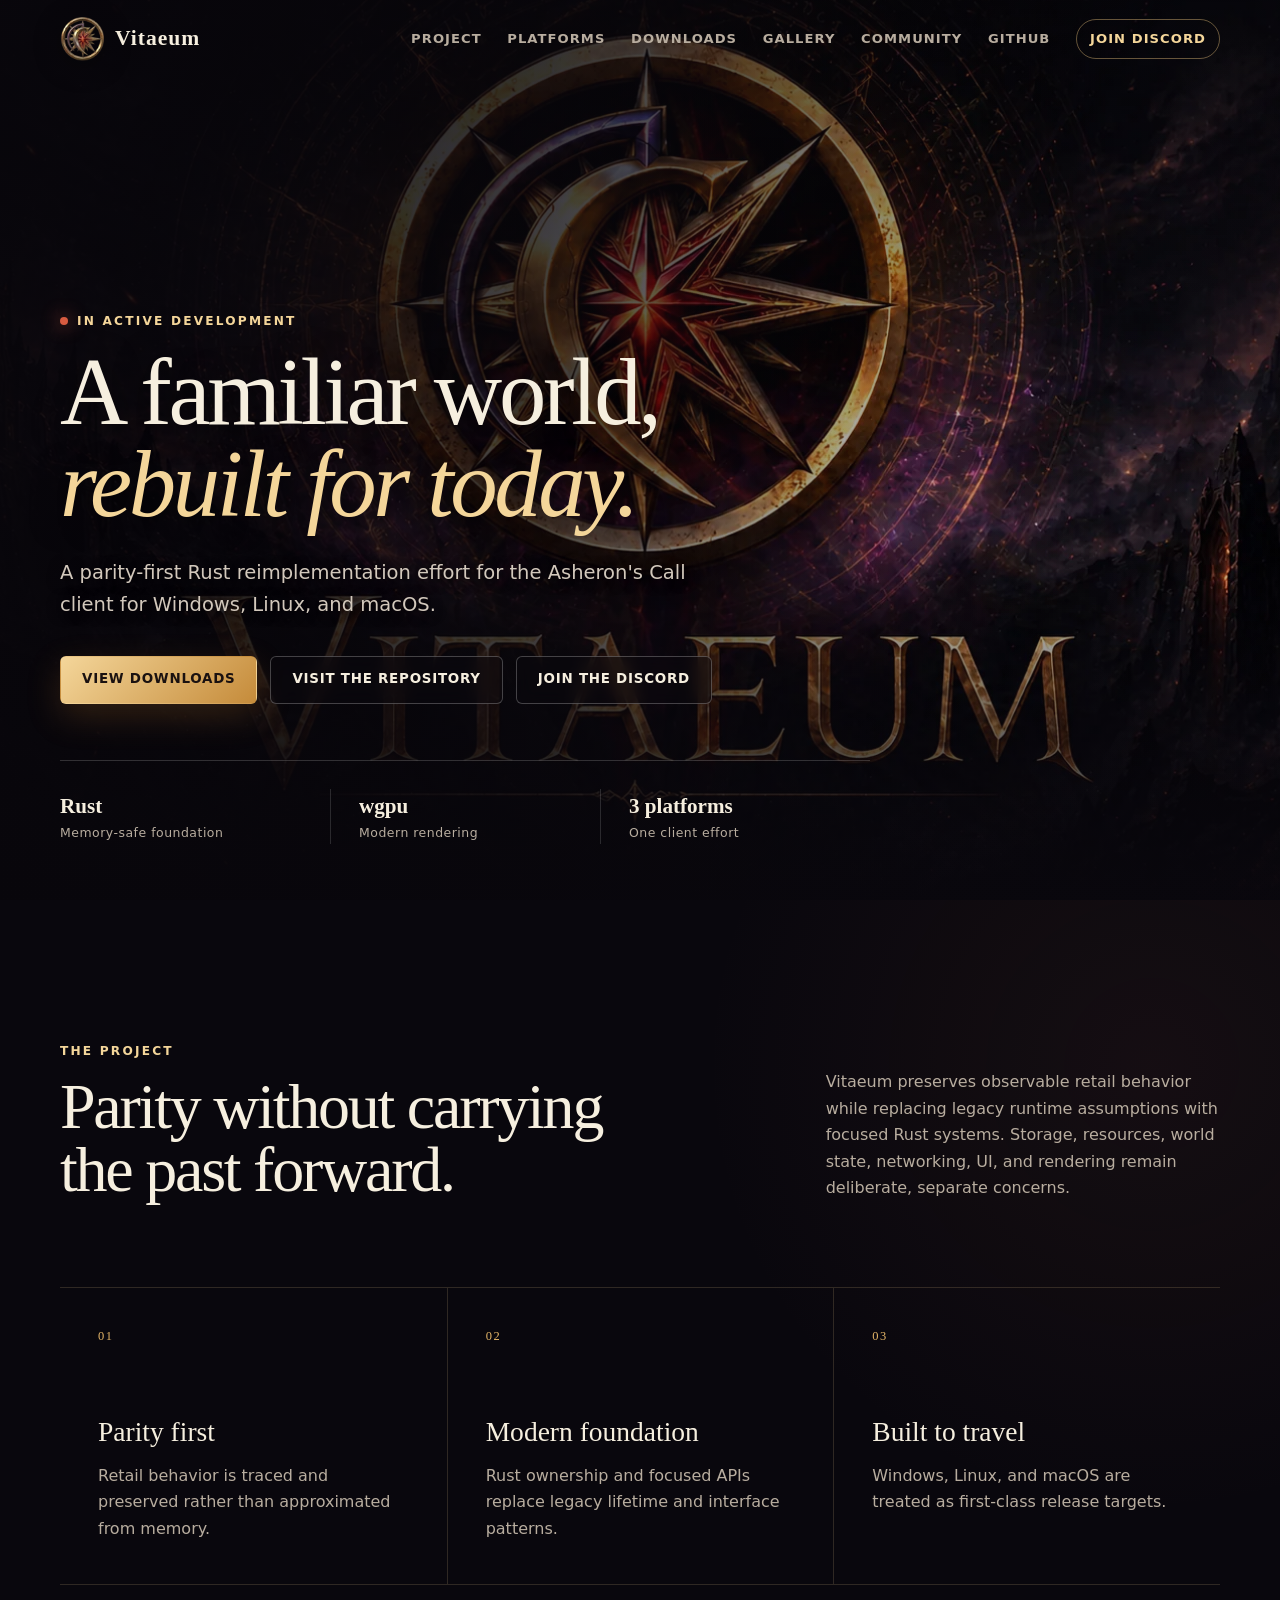
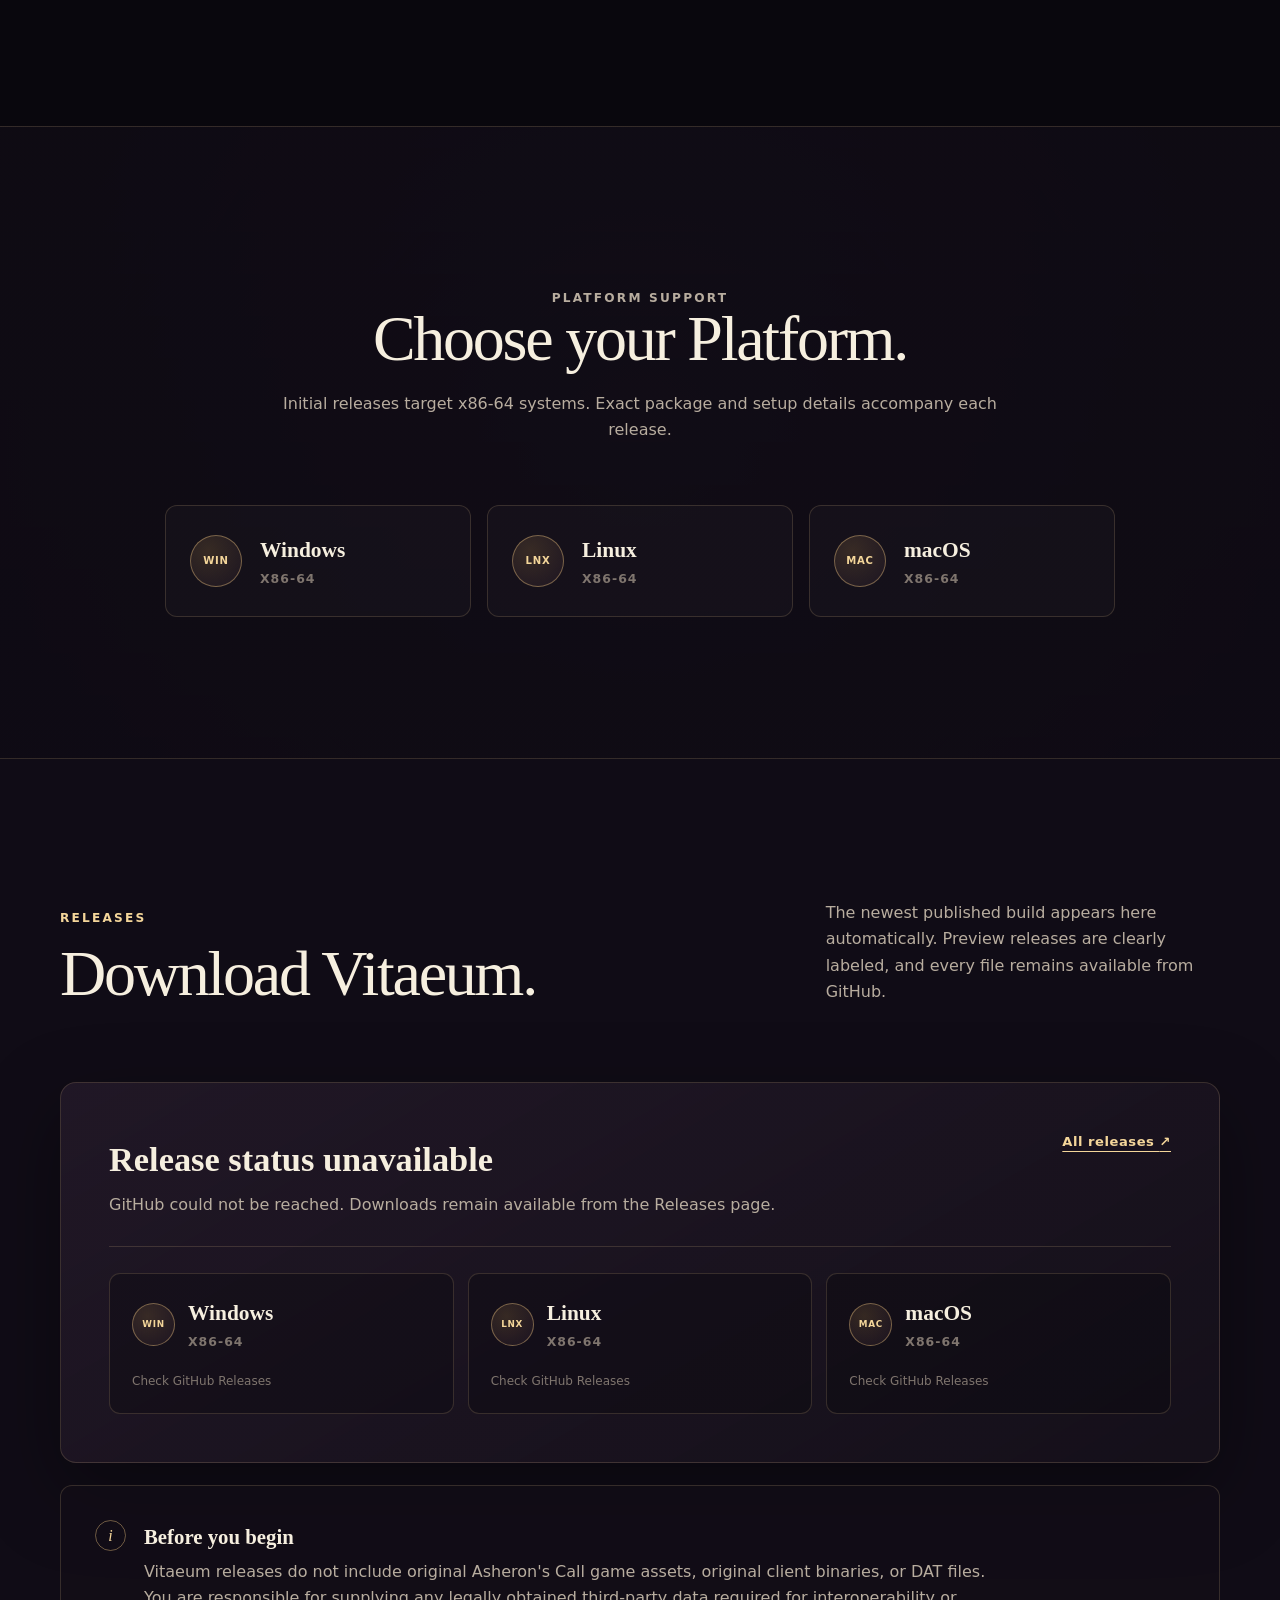
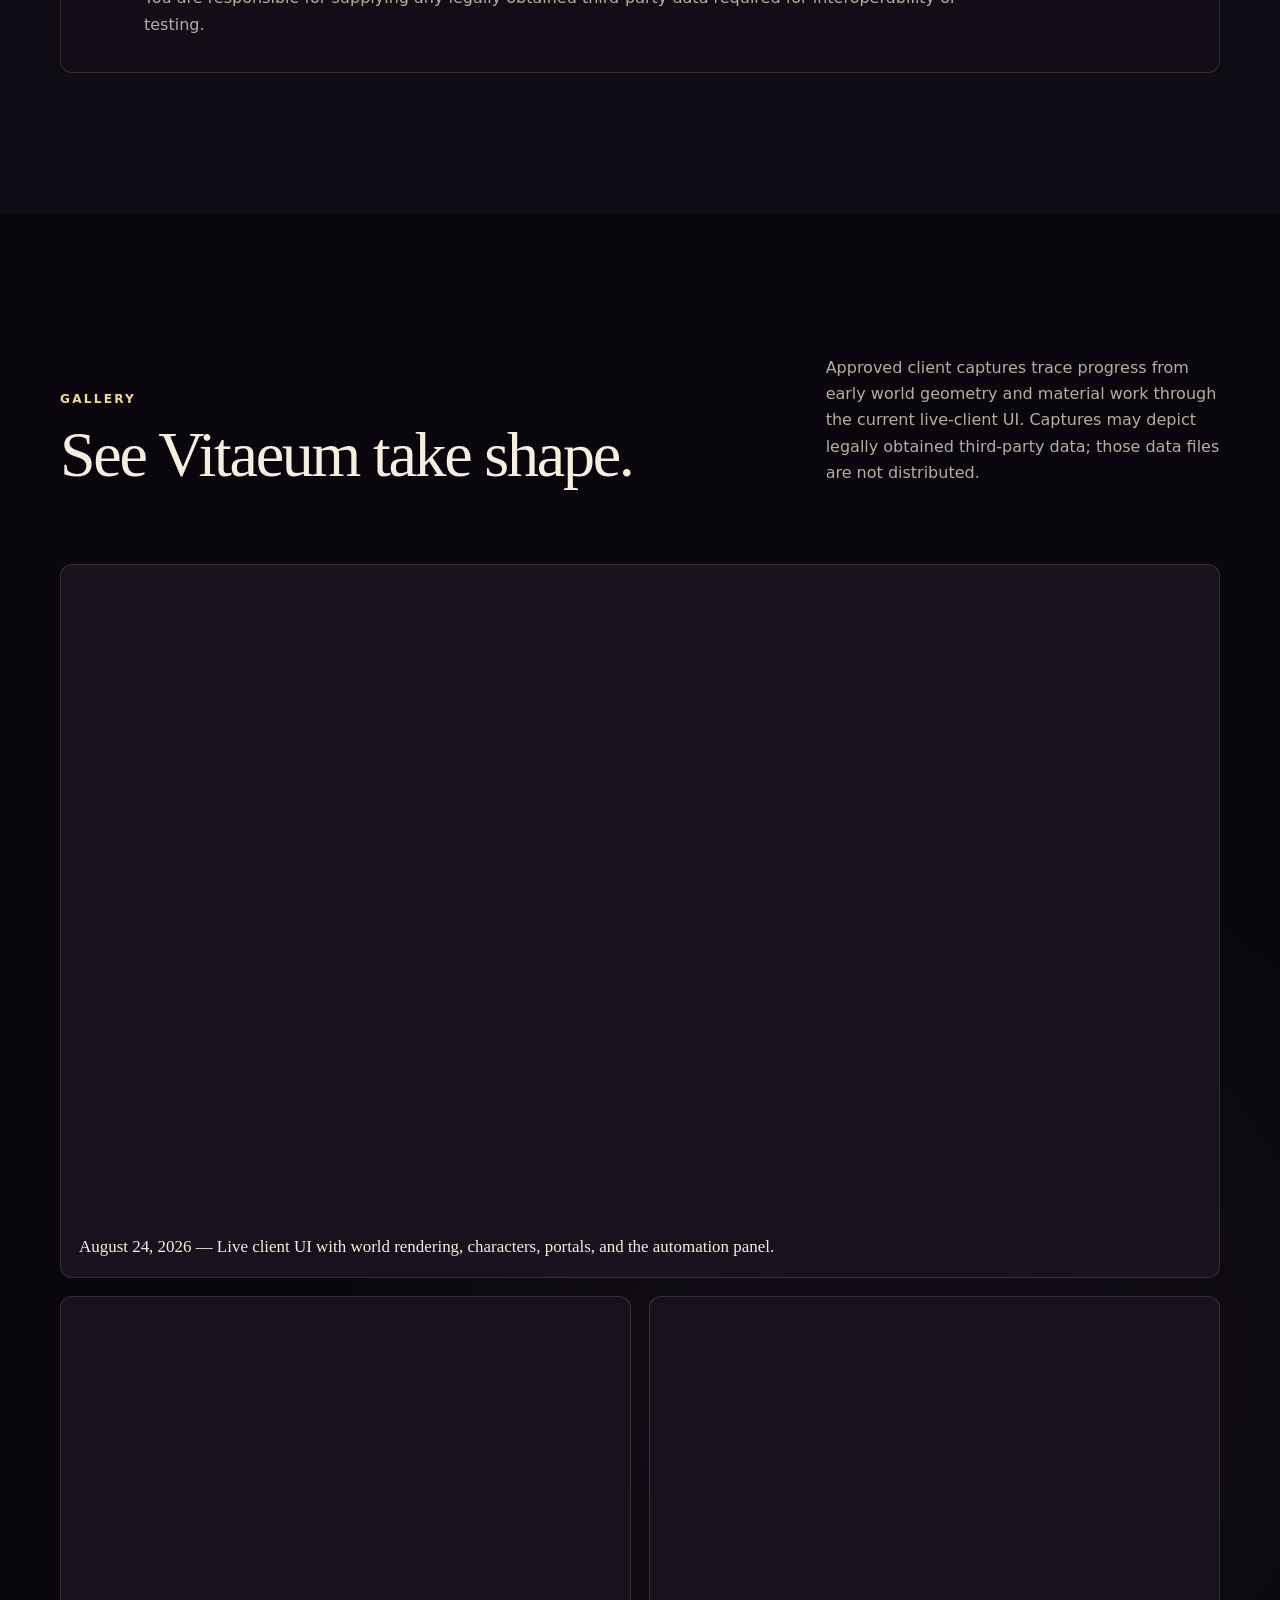
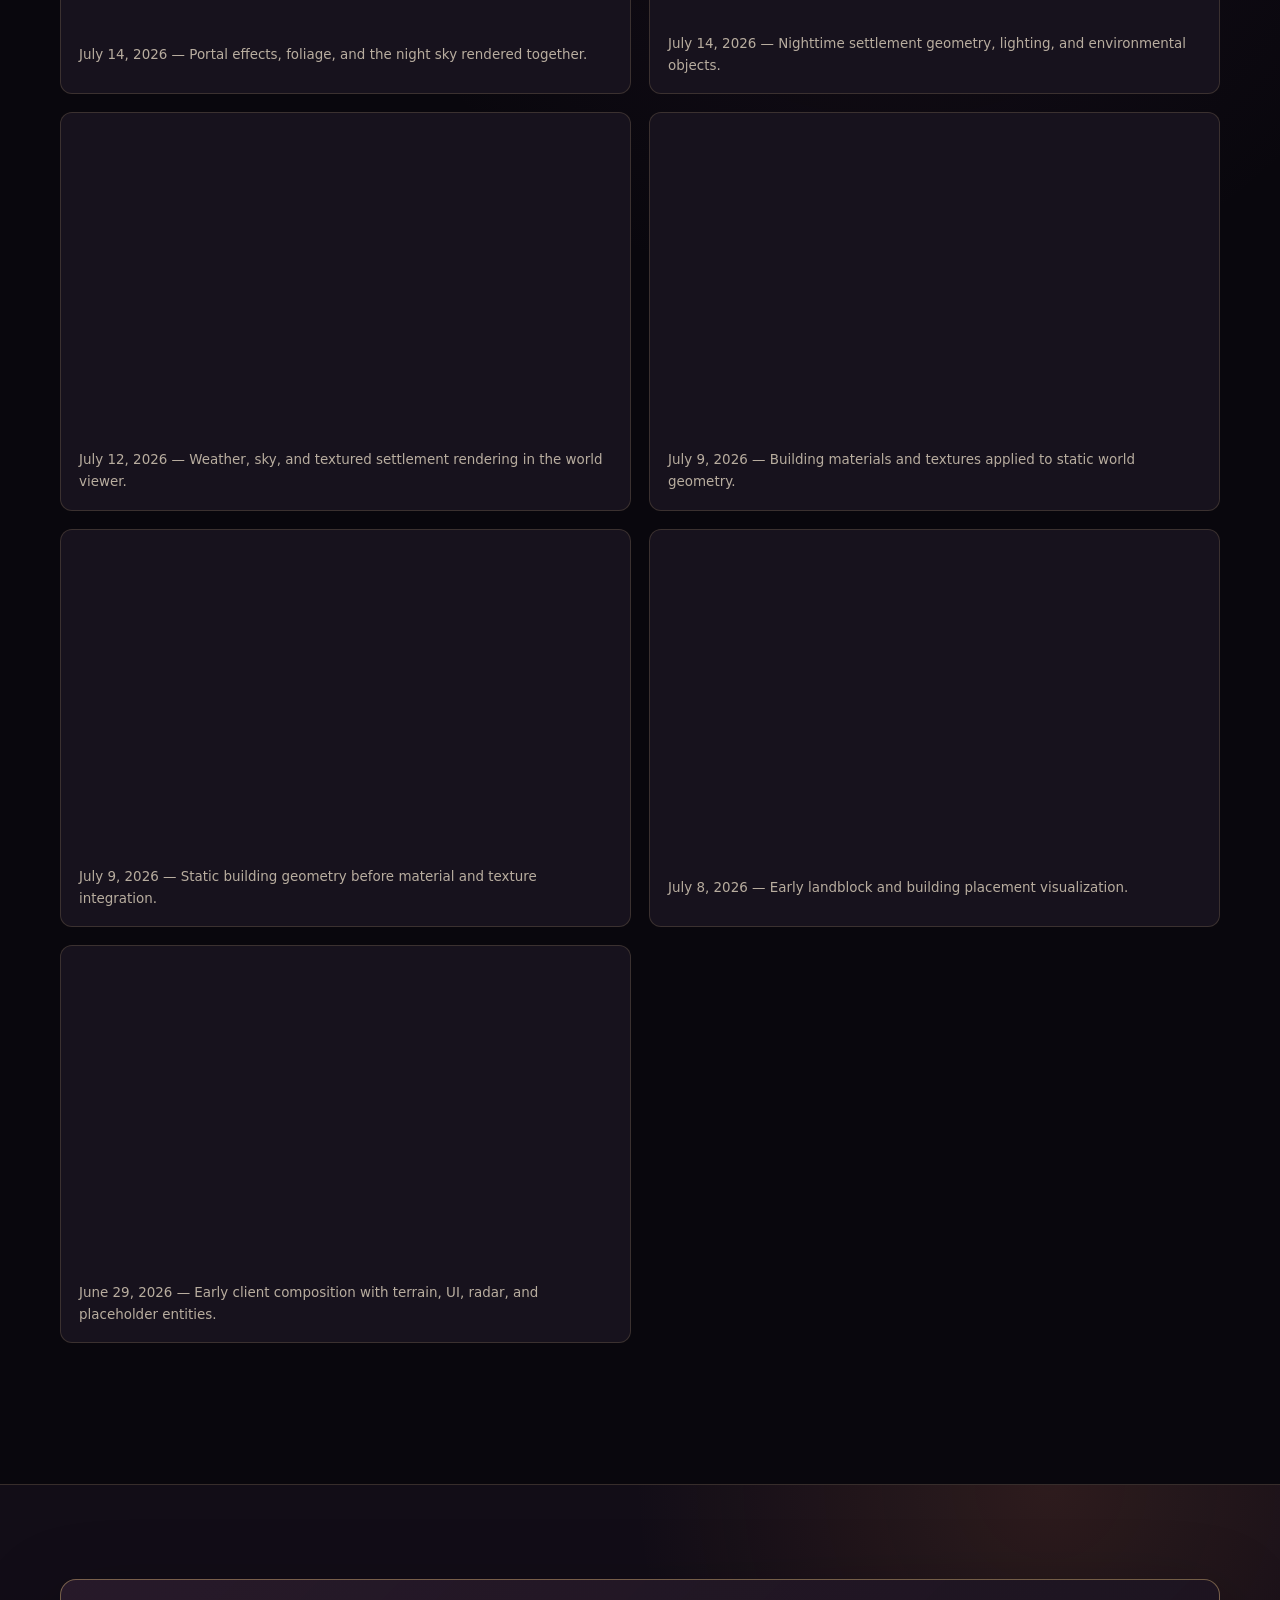
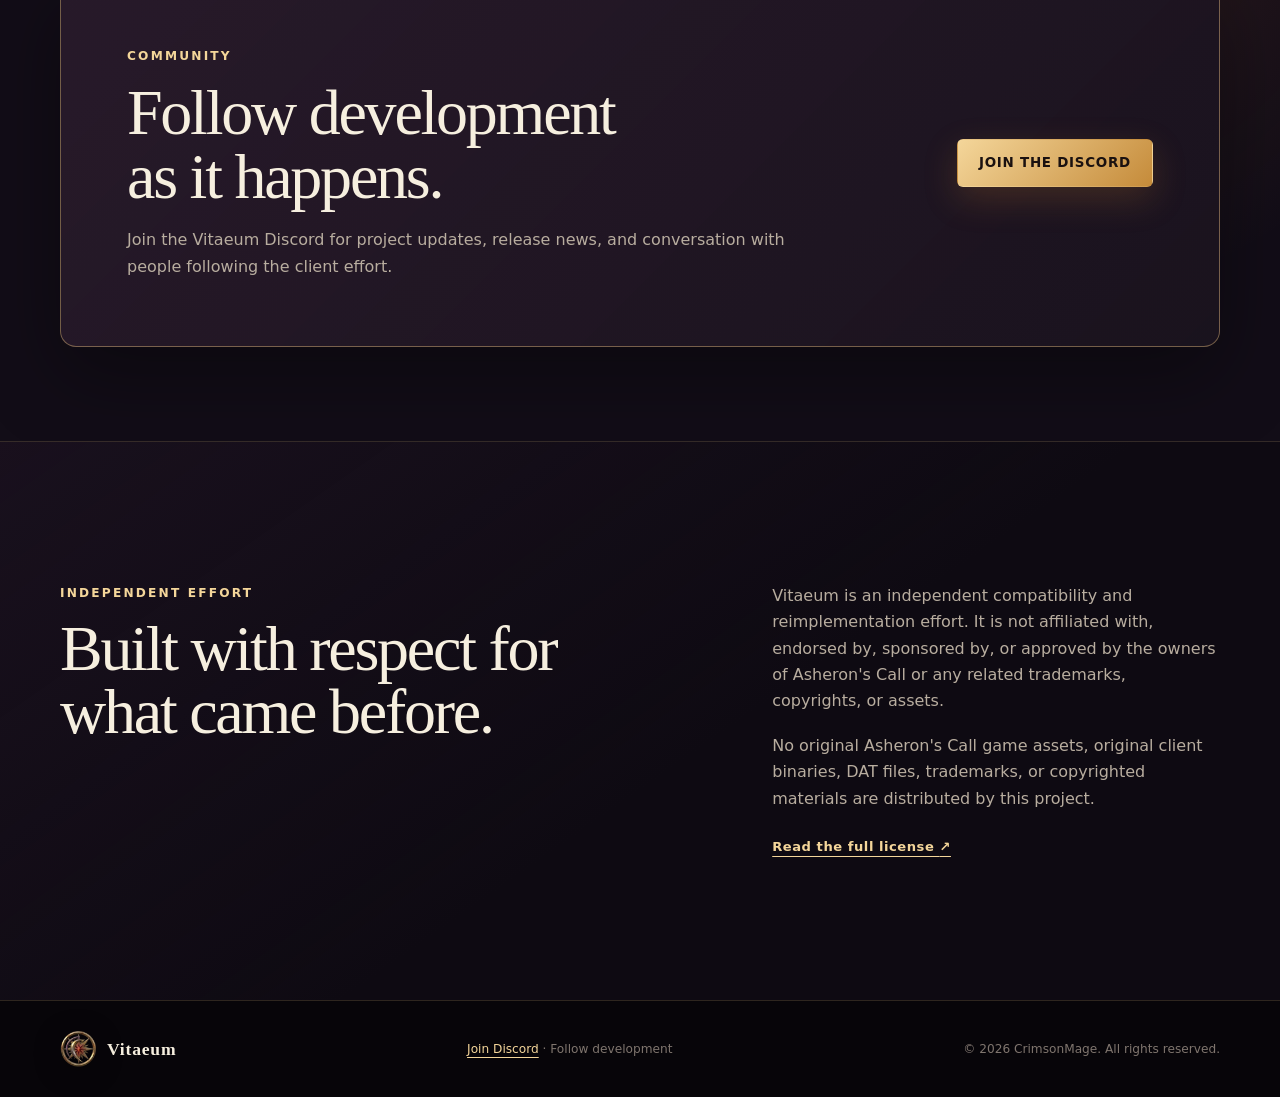
==== docs/index.html @ bbff971c "Add development progress gallery" ====
<!DOCTYPE html>
<html lang="en">
  <head>
    <meta charset="utf-8">
    <meta name="viewport" content="width=device-width, initial-scale=1">
    <meta
      http-equiv="Content-Security-Policy"
      content="default-src 'self'; connect-src 'self' https://api.github.com; img-src 'self' data:; style-src 'self'; script-src 'self'; object-src 'none'; base-uri 'self'; form-action 'none'; frame-src 'none'; upgrade-insecure-requests"
    >
    <meta name="referrer" content="strict-origin-when-cross-origin">
    <meta name="theme-color" content="#100c16">
    <meta
      name="description"
      content="A parity-first Rust reimplementation effort for the Asheron's Call client for Windows, Linux, and macOS."
    >
    <meta property="og:type" content="website">
    <meta property="og:site_name" content="Vitaeum">
    <meta property="og:title" content="Vitaeum — A modern client reimplementation">
    <meta
      property="og:description"
      content="A parity-first Rust reimplementation effort for the Asheron's Call client for Windows, Linux, and macOS."
    >
    <meta
      property="og:image"
      content="https://crimsonmage.github.io/Vitaeum_AC/assets/vitaeum-thumbnail.jpg?v=3"
    >
    <meta property="og:image:width" content="1731">
    <meta property="og:image:height" content="908">
    <meta property="og:image:alt" content="The Vitaeum celestial emblem and wordmark">
    <meta property="og:url" content="https://crimsonmage.github.io/Vitaeum_AC/">
    <meta name="twitter:card" content="summary_large_image">
    <meta
      name="twitter:image"
      content="https://crimsonmage.github.io/Vitaeum_AC/assets/vitaeum-thumbnail.jpg?v=3"
    >
    <link rel="canonical" href="https://crimsonmage.github.io/Vitaeum_AC/">
    <link rel="icon" href="assets/vitaeum.ico" sizes="any">
    <link rel="manifest" href="site.webmanifest">
    <link rel="preload" href="assets/vitaeum-splash.webp" as="image" type="image/webp" fetchpriority="high">
    <link rel="stylesheet" href="styles.css">
    <title>Vitaeum — A modern client reimplementation</title>
    <script type="module" src="app.mjs"></script>
  </head>
  <body>
    <a class="skip-link" href="#main-content">Skip to main content</a>

    <header class="site-header" data-site-header>
      <div class="shell header-inner">
        <a class="brand" href="#top" aria-label="Vitaeum home">
          <img src="assets/vitaeum-logo-128.webp" width="44" height="44" alt="">
          <span>Vitaeum</span>
        </a>

        <button
          class="nav-toggle"
          type="button"
          aria-expanded="false"
          aria-controls="site-navigation"
          data-nav-toggle
        >
          <span class="sr-only">Toggle navigation</span>
          <span aria-hidden="true"></span>
          <span aria-hidden="true"></span>
          <span aria-hidden="true"></span>
        </button>

        <nav id="site-navigation" class="site-nav" aria-label="Primary" data-navigation>
          <a href="#project">Project</a>
          <a href="#platforms">Platforms</a>
          <a href="#downloads">Downloads</a>
          <a href="#gallery">Gallery</a>
          <a href="#community">Community</a>
          <a href="https://github.com/CrimsonMage/Vitaeum_AC">GitHub</a>
          <a class="nav-discord" href="https://discord.gg/VpnYCsGZr6">Join Discord</a>
        </nav>
      </div>
    </header>

    <main id="main-content">
      <section id="top" class="hero" aria-labelledby="hero-title">
        <div class="hero-art" aria-hidden="true"></div>
        <div class="hero-vignette" aria-hidden="true"></div>
        <div class="shell hero-content">
          <p class="eyebrow"><span class="status-dot" aria-hidden="true"></span> In active development</p>
          <h1 id="hero-title">A familiar world,<br><span>rebuilt for today.</span></h1>
          <p class="hero-summary">
            A parity-first Rust reimplementation effort for the Asheron's Call
            client for Windows, Linux, and macOS.
          </p>
          <div class="hero-actions">
            <a class="button button-primary" href="#downloads">View downloads</a>
            <a class="button button-secondary" href="https://github.com/CrimsonMage/Vitaeum_AC">
              Visit the repository
            </a>
            <a class="button button-secondary" href="https://discord.gg/VpnYCsGZr6">
              Join the Discord
            </a>
          </div>
          <ul class="hero-facts" aria-label="Project highlights">
            <li><strong>Rust</strong><span>Memory-safe foundation</span></li>
            <li><strong>wgpu</strong><span>Modern rendering</span></li>
            <li><strong>3 platforms</strong><span>One client effort</span></li>
          </ul>
        </div>
      </section>

      <section id="project" class="section project-section" aria-labelledby="project-title">
        <div class="shell">
          <div class="section-heading split-heading">
            <div>
              <p class="eyebrow">The project</p>
              <h2 id="project-title">Parity without carrying the past forward.</h2>
            </div>
            <p>
              Vitaeum preserves observable retail behavior while replacing
              legacy runtime assumptions with focused Rust systems. Storage,
              resources, world state, networking, UI, and rendering remain
              deliberate, separate concerns.
            </p>
          </div>

          <div class="feature-grid">
            <article class="feature-card">
              <span class="feature-number" aria-hidden="true">01</span>
              <h3>Parity first</h3>
              <p>Retail behavior is traced and preserved rather than approximated from memory.</p>
            </article>
            <article class="feature-card">
              <span class="feature-number" aria-hidden="true">02</span>
              <h3>Modern foundation</h3>
              <p>Rust ownership and focused APIs replace legacy lifetime and interface patterns.</p>
            </article>
            <article class="feature-card">
              <span class="feature-number" aria-hidden="true">03</span>
              <h3>Built to travel</h3>
              <p>Windows, Linux, and macOS are treated as first-class release targets.</p>
            </article>
          </div>
        </div>
      </section>

      <section id="platforms" class="section platform-section" aria-labelledby="platform-title">
        <div class="shell">
          <div class="section-heading centered-heading">
            <p class="eyebrow">Platform support</p>
            <h2 id="platform-title">Choose your Platform.</h2>
            <p>Initial releases target x86-64 systems. Exact package and setup details accompany each release.</p>
          </div>

          <div class="platform-overview">
            <article>
              <span class="platform-mark" aria-hidden="true">WIN</span>
              <div><h3>Windows</h3><p>x86-64</p></div>
            </article>
            <article>
              <span class="platform-mark" aria-hidden="true">LNX</span>
              <div><h3>Linux</h3><p>x86-64</p></div>
            </article>
            <article>
              <span class="platform-mark" aria-hidden="true">MAC</span>
              <div><h3>macOS</h3><p>x86-64</p></div>
            </article>
          </div>
        </div>
      </section>

      <section id="downloads" class="section download-section" aria-labelledby="download-title">
        <div class="shell">
          <div class="section-heading split-heading">
            <div>
              <p class="eyebrow">Releases</p>
              <h2 id="download-title">Download Vitaeum.</h2>
            </div>
            <p>
              The newest published build appears here automatically. Preview
              releases are clearly labeled, and every file remains available
              from GitHub.
            </p>
          </div>

          <div class="release-panel" aria-live="polite" aria-busy="true" data-release-panel>
            <div class="release-heading">
              <div>
                <div class="release-title-line">
                  <h3 data-release-title>Checking for releases…</h3>
                  <span class="release-badge" data-release-badge hidden>Preview</span>
                </div>
                <p data-release-meta>Connecting to GitHub Releases.</p>
              </div>
              <a
                class="text-link"
                href="https://github.com/CrimsonMage/Vitaeum_AC/releases"
                data-release-page-link
              >
                All releases <span aria-hidden="true">↗</span>
              </a>
            </div>

            <div class="download-grid">
              <article class="download-card" data-platform-card="windows">
                <div class="download-card-heading">
                  <span class="platform-mark small" aria-hidden="true">WIN</span>
                  <div><h4>Windows</h4><p>x86-64</p></div>
                </div>
                <div class="asset-list" data-platform-assets="windows">
                  <p class="asset-state">Checking availability…</p>
                </div>
              </article>
              <article class="download-card" data-platform-card="linux">
                <div class="download-card-heading">
                  <span class="platform-mark small" aria-hidden="true">LNX</span>
                  <div><h4>Linux</h4><p>x86-64</p></div>
                </div>
                <div class="asset-list" data-platform-assets="linux">
                  <p class="asset-state">Checking availability…</p>
                </div>
              </article>
              <article class="download-card" data-platform-card="macos">
                <div class="download-card-heading">
                  <span class="platform-mark small" aria-hidden="true">MAC</span>
                  <div><h4>macOS</h4><p>x86-64</p></div>
                </div>
                <div class="asset-list" data-platform-assets="macos">
                  <p class="asset-state">Checking availability…</p>
                </div>
              </article>
            </div>

            <div class="other-downloads" data-other-downloads hidden>
              <h4>Other downloads</h4>
              <div class="asset-list compact" data-other-assets></div>
            </div>

            <noscript>
              <p class="noscript-note">
                JavaScript is disabled, so live release details cannot be shown.
                <a href="https://github.com/CrimsonMage/Vitaeum_AC/releases">Browse releases on GitHub.</a>
              </p>
            </noscript>
          </div>

          <div class="requirements-callout">
            <span class="callout-mark" aria-hidden="true">i</span>
            <div>
              <h3>Before you begin</h3>
              <p>
                Vitaeum releases do not include original Asheron's Call game
                assets, original client binaries, or DAT files. You are
                responsible for supplying any legally obtained third-party data
                required for interoperability or testing.
              </p>
            </div>
          </div>
        </div>
      </section>

      <section id="gallery" class="section gallery-section" aria-labelledby="gallery-title">
        <div class="shell">
          <div class="section-heading split-heading">
            <div>
              <p class="eyebrow">Gallery</p>
              <h2 id="gallery-title">See Vitaeum take shape.</h2>
            </div>
            <p>
              Approved client captures trace progress from early world geometry
              and material work through the current live-client UI. Captures may
              depict legally obtained third-party data; those data files are not distributed.
            </p>
          </div>

          <div class="gallery-grid" data-gallery-grid aria-live="polite">
            <div class="gallery-empty" data-gallery-empty>
              <div class="gallery-empty-art" aria-hidden="true">
                <span></span><span></span><span></span>
              </div>
              <div>
                <h3>Gallery coming soon</h3>
                <p>Development captures are being prepared.</p>
              </div>
            </div>
          </div>
        </div>
      </section>

      <section id="community" class="section community-section" aria-labelledby="community-title">
        <div class="shell community-panel">
          <div>
            <p class="eyebrow">Community</p>
            <h2 id="community-title">Follow development as it happens.</h2>
            <p>
              Join the Vitaeum Discord for project updates, release news, and
              conversation with people following the client effort.
            </p>
          </div>
          <a class="button button-primary" href="https://discord.gg/VpnYCsGZr6">
            Join the Discord
          </a>
        </div>
      </section>

      <section id="legal" class="section legal-section" aria-labelledby="legal-title">
        <div class="shell legal-layout">
          <div>
            <p class="eyebrow">Independent effort</p>
            <h2 id="legal-title">Built with respect for what came before.</h2>
          </div>
          <div class="legal-copy">
            <p>
              Vitaeum is an independent compatibility and reimplementation
              effort. It is not affiliated with, endorsed by, sponsored by, or
              approved by the owners of Asheron's Call or any related
              trademarks, copyrights, or assets.
            </p>
            <p>
              No original Asheron's Call game assets, original client binaries,
              DAT files, trademarks, or copyrighted materials are distributed
              by this project.
            </p>
            <a class="text-link" href="https://github.com/CrimsonMage/Vitaeum_AC/blob/main/LICENSE.md">
              Read the full license <span aria-hidden="true">↗</span>
            </a>
          </div>
        </div>
      </section>
    </main>

    <footer class="site-footer">
      <div class="shell footer-inner">
        <a class="brand footer-brand" href="#top" aria-label="Vitaeum home">
          <img src="assets/vitaeum-logo-128.webp" width="36" height="36" alt="" loading="lazy">
          <span>Vitaeum</span>
        </a>
        <p><a href="https://discord.gg/VpnYCsGZr6">Join Discord</a> · Follow development</p>
        <p>© <span data-current-year>2026</span> CrimsonMage. All rights reserved.</p>
      </div>
    </footer>

    <dialog class="gallery-dialog" data-gallery-dialog aria-labelledby="gallery-dialog-caption">
      <button class="dialog-close" type="button" data-gallery-close>
        <span aria-hidden="true">×</span><span class="sr-only">Close image</span>
      </button>
      <button class="dialog-nav previous" type="button" data-gallery-previous>
        <span aria-hidden="true">‹</span><span class="sr-only">Previous image</span>
      </button>
      <figure>
        <img src="assets/vitaeum-logo-128.webp" data-gallery-dialog-image alt="">
        <figcaption id="gallery-dialog-caption" data-gallery-dialog-caption></figcaption>
      </figure>
      <button class="dialog-nav next" type="button" data-gallery-next>
        <span aria-hidden="true">›</span><span class="sr-only">Next image</span>
      </button>
    </dialog>
  </body>
</html>
---- docs/styles.css ----
:root {
  color-scheme: dark;
  --ink: #f6efdf;
  --ink-muted: #b8ad9f;
  --ink-faint: #7f756e;
  --night: #09070d;
  --night-soft: #100c16;
  --panel: rgba(24, 18, 30, 0.84);
  --panel-solid: #17121d;
  --line: rgba(223, 190, 135, 0.18);
  --line-bright: rgba(236, 196, 126, 0.42);
  --gold: #e3b467;
  --gold-light: #f4d69a;
  --ember: #d75b40;
  --violet: #8d6ca8;
  --shadow: 0 28px 80px rgba(0, 0, 0, 0.35);
  --shell: min(1160px, calc(100% - 40px));
  --heading: "Palatino Linotype", "Book Antiqua", Palatino, Georgia, serif;
  --body: Inter, ui-sans-serif, system-ui, -apple-system, BlinkMacSystemFont, "Segoe UI", sans-serif;
}

* {
  box-sizing: border-box;
}

html {
  scroll-behavior: smooth;
  scroll-padding-top: 88px;
  background: var(--night);
}

body {
  margin: 0;
  min-width: 320px;
  color: var(--ink);
  background:
    radial-gradient(circle at 14% 44%, rgba(114, 70, 119, 0.11), transparent 32rem),
    var(--night);
  font-family: var(--body);
  font-size: 16px;
  line-height: 1.65;
  -webkit-font-smoothing: antialiased;
}

body::before {
  position: fixed;
  inset: 0;
  z-index: -1;
  content: "";
  pointer-events: none;
  opacity: 0.22;
  background-image: url("data:image/svg+xml,%3Csvg viewBox='0 0 180 180' xmlns='http://www.w3.org/2000/svg'%3E%3Cfilter id='n'%3E%3CfeTurbulence type='fractalNoise' baseFrequency='.9' numOctaves='2' stitchTiles='stitch'/%3E%3C/filter%3E%3Crect width='100%25' height='100%25' filter='url(%23n)' opacity='.12'/%3E%3C/svg%3E");
}

img {
  display: block;
  max-width: 100%;
}

a {
  color: inherit;
}

button,
a {
  -webkit-tap-highlight-color: transparent;
}

button {
  font: inherit;
}

:focus-visible {
  outline: 3px solid var(--gold-light);
  outline-offset: 4px;
}

.shell {
  width: var(--shell);
  margin-inline: auto;
}

.sr-only {
  position: absolute;
  width: 1px;
  height: 1px;
  padding: 0;
  margin: -1px;
  overflow: hidden;
  clip: rect(0, 0, 0, 0);
  white-space: nowrap;
  border: 0;
}

.skip-link {
  position: fixed;
  top: 12px;
  left: 12px;
  z-index: 100;
  padding: 10px 16px;
  color: var(--night);
  background: var(--gold-light);
  border-radius: 8px;
  font-weight: 700;
  transform: translateY(-150%);
  transition: transform 150ms ease;
}

.skip-link:focus {
  transform: translateY(0);
}

.site-header {
  position: fixed;
  inset: 0 0 auto;
  z-index: 30;
  border-bottom: 1px solid transparent;
  transition: background-color 200ms ease, border-color 200ms ease, backdrop-filter 200ms ease;
}

.site-header.is-scrolled,
.site-header.is-open {
  background: rgba(9, 7, 13, 0.9);
  border-bottom-color: var(--line);
  backdrop-filter: blur(18px);
}

.header-inner {
  display: flex;
  min-height: 78px;
  align-items: center;
  justify-content: space-between;
  gap: 30px;
}

.brand {
  display: inline-flex;
  align-items: center;
  gap: 11px;
  color: var(--ink);
  font-family: var(--heading);
  font-size: 1.35rem;
  font-weight: 700;
  letter-spacing: 0.045em;
  text-decoration: none;
}

.brand img {
  filter: drop-shadow(0 5px 14px rgba(0, 0, 0, 0.45));
}

.site-nav {
  display: flex;
  align-items: center;
  gap: clamp(17px, 2vw, 30px);
}

.site-nav a {
  position: relative;
  color: var(--ink-muted);
  font-size: 0.82rem;
  font-weight: 700;
  letter-spacing: 0.08em;
  text-decoration: none;
  text-transform: uppercase;
  transition: color 160ms ease;
}

.site-nav a:not(.nav-discord)::after {
  position: absolute;
  right: 0;
  bottom: -7px;
  left: 0;
  height: 1px;
  content: "";
  background: var(--gold);
  transform: scaleX(0);
  transition: transform 160ms ease;
}

.site-nav a:hover,
.site-nav a:focus-visible {
  color: var(--ink);
}

.site-nav a:hover::after,
.site-nav a:focus-visible::after {
  transform: scaleX(1);
}

.site-nav .nav-discord {
  padding: 8px 13px;
  color: var(--gold-light);
  border: 1px solid var(--line-bright);
  border-radius: 999px;
}

.nav-toggle {
  display: none;
  width: 44px;
  height: 44px;
  padding: 10px;
  color: var(--ink);
  background: transparent;
  border: 1px solid var(--line);
  border-radius: 9px;
}

.nav-toggle > span[aria-hidden] {
  display: block;
  width: 100%;
  height: 1px;
  margin-block: 5px;
  background: currentColor;
  transition: transform 160ms ease, opacity 160ms ease;
}

.hero {
  position: relative;
  display: grid;
  min-height: min(900px, 100svh);
  overflow: hidden;
  align-items: end;
  isolation: isolate;
}

.hero-art,
.hero-vignette {
  position: absolute;
  inset: 0;
}

.hero-art {
  z-index: -3;
  background-image: url("assets/vitaeum-splash.webp");
  background-position: center 38%;
  background-size: cover;
  transform: scale(1.015);
}

.hero-vignette {
  z-index: -2;
  background:
    linear-gradient(90deg, rgba(8, 6, 11, 0.94) 0%, rgba(8, 6, 11, 0.67) 43%, rgba(8, 6, 11, 0.12) 73%),
    linear-gradient(0deg, var(--night) 0%, rgba(9, 7, 13, 0.05) 39%, rgba(9, 7, 13, 0.5) 100%);
}

.hero-content {
  padding-block: 170px 56px;
}

.eyebrow {
  display: flex;
  margin: 0 0 15px;
  align-items: center;
  gap: 9px;
  color: var(--gold-light);
  font-size: 0.76rem;
  font-weight: 800;
  letter-spacing: 0.18em;
  text-transform: uppercase;
}

.status-dot {
  position: relative;
  display: inline-block;
  width: 8px;
  height: 8px;
  background: var(--ember);
  border-radius: 50%;
  box-shadow: 0 0 18px var(--ember);
}

.hero h1,
.section-heading h2,
.legal-layout h2 {
  margin: 0;
  font-family: var(--heading);
  font-weight: 500;
  letter-spacing: -0.035em;
  line-height: 0.98;
  text-wrap: balance;
}

.hero h1 {
  max-width: 840px;
  font-size: clamp(3.2rem, 7.4vw, 6.8rem);
  text-shadow: 0 4px 32px rgba(0, 0, 0, 0.65);
}

.hero h1 span {
  color: var(--gold-light);
  font-style: italic;
}

.hero-summary {
  max-width: 660px;
  margin: 26px 0 0;
  color: #d2c8bc;
  font-size: clamp(1rem, 1.6vw, 1.22rem);
  text-shadow: 0 2px 14px rgba(0, 0, 0, 0.8);
}

.hero-actions {
  display: flex;
  margin-top: 34px;
  flex-wrap: wrap;
  gap: 13px;
}

.button {
  display: inline-flex;
  min-height: 48px;
  padding: 11px 21px;
  align-items: center;
  justify-content: center;
  border: 1px solid transparent;
  border-radius: 6px;
  font-size: 0.84rem;
  font-weight: 800;
  letter-spacing: 0.055em;
  text-decoration: none;
  text-transform: uppercase;
  transition: transform 160ms ease, background-color 160ms ease, border-color 160ms ease;
}

.button:hover {
  transform: translateY(-2px);
}

.button-primary {
  color: #1a1110;
  background: linear-gradient(135deg, var(--gold-light), #c58b3a);
  box-shadow: 0 12px 34px rgba(195, 124, 45, 0.22);
}

.button-primary:hover {
  background: linear-gradient(135deg, #ffe5aa, #d59b46);
}

.button-secondary {
  color: var(--ink);
  background: rgba(12, 9, 15, 0.48);
  border-color: rgba(255, 255, 255, 0.24);
  backdrop-filter: blur(8px);
}

.button-secondary:hover {
  border-color: var(--line-bright);
}

.hero-facts {
  display: grid;
  max-width: 810px;
  padding: 28px 0 0;
  margin: 56px 0 0;
  grid-template-columns: repeat(3, 1fr);
  border-top: 1px solid rgba(255, 255, 255, 0.17);
  list-style: none;
}

.hero-facts li {
  display: flex;
  padding-right: 22px;
  flex-direction: column;
}

.hero-facts li + li {
  padding-left: 28px;
  border-left: 1px solid rgba(255, 255, 255, 0.14);
}

.hero-facts strong {
  font-family: var(--heading);
  font-size: 1.32rem;
  font-weight: 600;
}

.hero-facts span {
  color: var(--ink-muted);
  font-size: 0.78rem;
  letter-spacing: 0.04em;
}

.section {
  position: relative;
  padding-block: clamp(86px, 11vw, 142px);
}

.section-heading h2,
.legal-layout h2 {
  font-size: clamp(2.55rem, 5vw, 4.7rem);
}

.split-heading {
  display: grid;
  align-items: end;
  grid-template-columns: minmax(0, 1.2fr) minmax(280px, 0.7fr);
  gap: clamp(35px, 7vw, 100px);
}

.split-heading > p,
.centered-heading > p,
.legal-copy p {
  margin: 0;
  color: var(--ink-muted);
}

.centered-heading {
  max-width: 780px;
  margin-inline: auto;
  text-align: center;
}

.centered-heading .eyebrow {
  justify-content: center;
}

.centered-heading > p {
  margin-top: 20px;
}

.project-section {
  background:
    radial-gradient(circle at 90% 20%, rgba(147, 83, 71, 0.09), transparent 28rem),
    var(--night);
}

.feature-grid {
  display: grid;
  margin-top: clamp(50px, 7vw, 86px);
  grid-template-columns: repeat(3, 1fr);
  border-top: 1px solid var(--line);
  border-bottom: 1px solid var(--line);
}

.feature-card {
  min-height: 260px;
  padding: 34px clamp(22px, 3vw, 38px) 42px;
}

.feature-card + .feature-card {
  border-left: 1px solid var(--line);
}

.feature-number {
  color: var(--gold);
  font-family: var(--heading);
  font-size: 0.78rem;
  letter-spacing: 0.12em;
}

.feature-card h3 {
  margin: 60px 0 9px;
  font-family: var(--heading);
  font-size: 1.72rem;
  font-weight: 500;
}

.feature-card p {
  margin: 0;
  color: var(--ink-muted);
}

.platform-section {
  overflow: hidden;
  background:
    linear-gradient(rgba(15, 11, 20, 0.9), rgba(15, 11, 20, 0.96)),
    radial-gradient(circle at center, rgba(136, 91, 147, 0.22), transparent 40rem);
  border-block: 1px solid var(--line);
}

.platform-overview {
  display: grid;
  max-width: 950px;
  margin: 62px auto 0;
  grid-template-columns: repeat(3, 1fr);
  gap: 16px;
}

.platform-overview article {
  display: flex;
  min-height: 112px;
  padding: 24px;
  align-items: center;
  gap: 18px;
  background: rgba(255, 255, 255, 0.025);
  border: 1px solid var(--line);
  border-radius: 12px;
}

.platform-mark {
  display: inline-grid;
  width: 52px;
  height: 52px;
  flex: 0 0 auto;
  place-items: center;
  color: var(--gold-light);
  background: radial-gradient(circle at 35% 30%, rgba(214, 164, 88, 0.18), rgba(72, 45, 78, 0.16));
  border: 1px solid var(--line-bright);
  border-radius: 50%;
  font-size: 0.63rem;
  font-weight: 900;
  letter-spacing: 0.08em;
}

.platform-mark.small {
  width: 43px;
  height: 43px;
  font-size: 0.55rem;
}

.platform-overview h3,
.download-card h4 {
  margin: 0;
  font-family: var(--heading);
  font-size: 1.34rem;
  font-weight: 600;
}

.platform-overview p,
.download-card-heading p {
  margin: 1px 0 0;
  color: var(--ink-faint);
  font-size: 0.78rem;
  font-weight: 700;
  letter-spacing: 0.08em;
  text-transform: uppercase;
}

.download-section {
  background: var(--night-soft);
}

.release-panel {
  padding: clamp(24px, 4vw, 48px);
  margin-top: clamp(46px, 7vw, 76px);
  background:
    linear-gradient(150deg, rgba(47, 31, 51, 0.38), rgba(20, 15, 25, 0.8)),
    var(--panel-solid);
  border: 1px solid var(--line);
  border-radius: 16px;
  box-shadow: var(--shadow);
}

.release-heading {
  display: flex;
  padding-bottom: 27px;
  align-items: flex-start;
  justify-content: space-between;
  gap: 24px;
  border-bottom: 1px solid var(--line);
}

.release-title-line {
  display: flex;
  align-items: center;
  flex-wrap: wrap;
  gap: 11px;
}

.release-heading h3 {
  margin: 0;
  font-family: var(--heading);
  font-size: clamp(1.55rem, 3vw, 2.15rem);
  font-weight: 600;
}

.release-heading p {
  margin: 5px 0 0;
  color: var(--ink-muted);
}

.release-badge {
  padding: 4px 8px;
  color: var(--gold-light);
  background: rgba(205, 143, 70, 0.12);
  border: 1px solid var(--line-bright);
  border-radius: 999px;
  font-size: 0.65rem;
  font-weight: 900;
  letter-spacing: 0.08em;
  text-transform: uppercase;
}

.text-link {
  color: var(--gold-light);
  font-size: 0.82rem;
  font-weight: 800;
  letter-spacing: 0.04em;
  text-underline-offset: 5px;
}

.download-grid {
  display: grid;
  margin-top: 26px;
  grid-template-columns: repeat(3, minmax(0, 1fr));
  gap: 14px;
}

.download-card {
  min-width: 0;
  padding: 22px;
  background: rgba(7, 5, 10, 0.28);
  border: 1px solid var(--line);
  border-radius: 11px;
}

.download-card.has-assets {
  border-color: var(--line-bright);
}

.download-card-heading {
  display: flex;
  align-items: center;
  gap: 13px;
}

.asset-list {
  display: grid;
  margin-top: 19px;
  gap: 8px;
}

.asset-link {
  display: flex;
  min-width: 0;
  padding: 10px 12px;
  align-items: center;
  justify-content: space-between;
  gap: 12px;
  color: var(--ink);
  background: rgba(255, 255, 255, 0.035);
  border: 1px solid transparent;
  border-radius: 7px;
  font-size: 0.78rem;
  text-decoration: none;
  transition: border-color 150ms ease, background-color 150ms ease;
}

.asset-link:hover {
  background: rgba(255, 255, 255, 0.06);
  border-color: var(--line-bright);
}

.asset-name {
  overflow: hidden;
  font-weight: 700;
  text-overflow: ellipsis;
  white-space: nowrap;
}

.asset-size,
.asset-state {
  color: var(--ink-faint);
  font-size: 0.75rem;
}

.asset-state {
  margin: 0;
}

.other-downloads {
  padding-top: 24px;
  margin-top: 24px;
  border-top: 1px solid var(--line);
}

.other-downloads h4 {
  margin: 0;
  font-family: var(--heading);
  font-size: 1.15rem;
}

.asset-list.compact {
  display: flex;
  margin-top: 12px;
  flex-wrap: wrap;
}

.asset-list.compact .asset-link {
  max-width: 100%;
}

.noscript-note {
  padding: 15px;
  margin: 22px 0 0;
  color: var(--ink-muted);
  background: rgba(215, 91, 64, 0.08);
  border: 1px solid rgba(215, 91, 64, 0.2);
  border-radius: 8px;
}

.requirements-callout {
  display: grid;
  padding: clamp(22px, 4vw, 34px);
  margin-top: 22px;
  grid-template-columns: auto 1fr;
  gap: 18px;
  background: rgba(20, 15, 25, 0.55);
  border: 1px solid var(--line);
  border-radius: 12px;
}

.callout-mark {
  display: grid;
  width: 31px;
  height: 31px;
  place-items: center;
  color: var(--gold-light);
  border: 1px solid var(--line-bright);
  border-radius: 50%;
  font-family: var(--heading);
  font-style: italic;
}

.requirements-callout h3 {
  margin: 0 0 4px;
  font-family: var(--heading);
  font-size: 1.3rem;
  font-weight: 600;
}

.requirements-callout p {
  max-width: 850px;
  margin: 0;
  color: var(--ink-muted);
}

.gallery-section {
  background:
    radial-gradient(circle at 70% 40%, rgba(126, 71, 134, 0.1), transparent 35rem),
    var(--night);
}

.gallery-grid {
  display: grid;
  margin-top: clamp(48px, 7vw, 78px);
  grid-template-columns: repeat(2, minmax(0, 1fr));
  gap: 18px;
}

.gallery-empty {
  display: grid;
  min-height: 320px;
  padding: clamp(24px, 5vw, 58px);
  grid-column: 1 / -1;
  grid-template-columns: minmax(220px, 0.7fr) minmax(280px, 1fr);
  align-items: center;
  gap: clamp(35px, 7vw, 90px);
  background: rgba(255, 255, 255, 0.018);
  border: 1px solid var(--line);
  border-radius: 15px;
}

.gallery-empty-art {
  position: relative;
  display: grid;
  min-height: 190px;
  place-items: center;
}

.gallery-empty-art::before,
.gallery-empty-art::after,
.gallery-empty-art span {
  position: absolute;
  content: "";
  border: 1px solid var(--line-bright);
  transform: rotate(45deg);
}

.gallery-empty-art::before {
  width: 145px;
  height: 145px;
  opacity: 0.32;
}

.gallery-empty-art::after {
  width: 92px;
  height: 92px;
  border-color: var(--gold);
  opacity: 0.55;
}

.gallery-empty-art span:nth-child(1) {
  width: 34px;
  height: 34px;
  background: rgba(219, 151, 66, 0.16);
  border-color: var(--gold-light);
  box-shadow: 0 0 38px rgba(215, 91, 64, 0.28);
}

.gallery-empty-art span:nth-child(2) {
  width: 175px;
  height: 1px;
  transform: rotate(0deg);
}

.gallery-empty-art span:nth-child(3) {
  width: 1px;
  height: 175px;
  transform: rotate(0deg);
}

.gallery-empty h3 {
  margin: 0;
  font-family: var(--heading);
  font-size: clamp(1.8rem, 4vw, 3rem);
  font-weight: 500;
}

.gallery-empty p {
  margin: 8px 0 0;
  color: var(--ink-muted);
}

.gallery-item {
  position: relative;
  display: block;
  padding: 0;
  overflow: hidden;
  color: var(--ink);
  background: var(--panel-solid);
  border: 1px solid var(--line);
  border-radius: 12px;
  cursor: zoom-in;
  text-align: left;
}

.gallery-item:first-child {
  grid-column: 1 / -1;
}

.gallery-item:first-child span {
  color: var(--ink);
  font-family: var(--heading);
  font-size: 1.06rem;
}

.gallery-item img {
  width: 100%;
  aspect-ratio: 16 / 9;
  object-fit: cover;
  transition: transform 240ms ease, filter 240ms ease;
}

.gallery-item:hover img {
  filter: brightness(1.08);
  transform: scale(1.018);
}

.gallery-item span {
  display: block;
  padding: 16px 18px;
  color: var(--ink-muted);
  font-size: 0.84rem;
}

.gallery-dialog {
  width: min(1100px, calc(100% - 32px));
  max-height: calc(100svh - 32px);
  padding: 0;
  overflow: visible;
  color: var(--ink);
  background: #0a080d;
  border: 1px solid var(--line-bright);
  border-radius: 12px;
  box-shadow: var(--shadow);
}

.gallery-dialog::backdrop {
  background: rgba(3, 2, 5, 0.88);
  backdrop-filter: blur(9px);
}

.gallery-dialog figure {
  margin: 0;
}

.gallery-dialog img {
  width: 100%;
  max-height: calc(100svh - 125px);
  object-fit: contain;
  border-radius: 11px 11px 0 0;
}

.gallery-dialog figcaption {
  min-height: 54px;
  padding: 14px 20px;
  color: var(--ink-muted);
}

.community-section {
  padding-block: clamp(62px, 8vw, 94px);
  background:
    radial-gradient(circle at 82% 0%, rgba(210, 116, 64, 0.14), transparent 26rem),
    #120d17;
  border-top: 1px solid var(--line);
}

.community-panel {
  display: grid;
  padding: clamp(32px, 6vw, 66px);
  grid-template-columns: minmax(0, 1fr) auto;
  align-items: center;
  gap: clamp(30px, 7vw, 90px);
  background:
    linear-gradient(135deg, rgba(104, 56, 91, 0.2), rgba(29, 19, 30, 0.42)),
    var(--panel-solid);
  border: 1px solid var(--line-bright);
  border-radius: 16px;
  box-shadow: var(--shadow);
}

.community-panel h2 {
  margin: 0;
  font-family: var(--heading);
  font-size: clamp(2.3rem, 5vw, 4.2rem);
  font-weight: 500;
  letter-spacing: -0.035em;
  line-height: 1;
  text-wrap: balance;
}

.community-panel p:not(.eyebrow) {
  max-width: 700px;
  margin: 18px 0 0;
  color: var(--ink-muted);
}

.community-panel .button {
  min-width: 190px;
}

.dialog-close,
.dialog-nav {
  position: absolute;
  z-index: 2;
  display: grid;
  place-items: center;
  color: var(--ink);
  background: rgba(8, 6, 11, 0.82);
  border: 1px solid var(--line-bright);
  border-radius: 50%;
  cursor: pointer;
}

.dialog-close {
  top: 12px;
  right: 12px;
  width: 42px;
  height: 42px;
  font-size: 1.8rem;
}

.dialog-nav {
  top: 50%;
  width: 46px;
  height: 46px;
  font-size: 2.2rem;
  transform: translateY(-50%);
}

.dialog-nav.previous {
  left: 12px;
}

.dialog-nav.next {
  right: 12px;
}

.legal-section {
  background:
    linear-gradient(145deg, rgba(42, 26, 47, 0.38), transparent 55%),
    #0e0a12;
  border-top: 1px solid var(--line);
}

.legal-layout {
  display: grid;
  grid-template-columns: minmax(0, 1fr) minmax(280px, 0.75fr);
  gap: clamp(40px, 9vw, 130px);
}

.legal-copy p + p {
  margin-top: 18px;
}

.legal-copy .text-link {
  display: inline-block;
  margin-top: 24px;
}

.site-footer {
  padding-block: 30px;
  background: #070509;
  border-top: 1px solid var(--line);
}

.footer-inner {
  display: flex;
  align-items: center;
  justify-content: space-between;
  gap: 30px;
}

.footer-brand {
  font-size: 1.1rem;
}

.footer-inner p {
  margin: 0;
  color: var(--ink-faint);
  font-size: 0.76rem;
}

.footer-inner p a {
  color: var(--gold-light);
  text-underline-offset: 4px;
}

.error-page {
  display: grid;
  width: min(680px, calc(100% - 40px));
  min-height: 100svh;
  padding-block: 60px;
  margin-inline: auto;
  place-content: center;
  justify-items: center;
  text-align: center;
}

.error-page img {
  margin-bottom: 24px;
  filter: drop-shadow(0 15px 34px rgba(0, 0, 0, 0.45));
}

.error-page .eyebrow {
  justify-content: center;
}

.error-page h1 {
  margin: 0;
  font-family: var(--heading);
  font-size: clamp(2.8rem, 10vw, 5.2rem);
  font-weight: 500;
  letter-spacing: -0.035em;
  line-height: 1;
}

.error-page > p:not(.eyebrow) {
  margin: 20px 0 30px;
  color: var(--ink-muted);
}

@media (max-width: 900px) {
  .nav-toggle {
    display: block;
  }

  .site-nav {
    position: absolute;
    top: calc(100% + 1px);
    right: 0;
    left: 0;
    display: none;
    padding: 22px max(20px, calc((100% - 1160px) / 2));
    align-items: stretch;
    flex-direction: column;
    gap: 0;
    background: rgba(9, 7, 13, 0.97);
    border-bottom: 1px solid var(--line);
    box-shadow: var(--shadow);
  }

  .site-header.is-open .site-nav {
    display: flex;
  }

  .site-nav a {
    padding: 13px 0;
  }

  .site-nav .nav-discord {
    padding-inline: 13px;
    margin-top: 8px;
    text-align: center;
  }

  .site-header.is-open .nav-toggle > span[aria-hidden]:nth-of-type(1) {
    transform: translateY(6px) rotate(45deg);
  }

  .site-header.is-open .nav-toggle > span[aria-hidden]:nth-of-type(2) {
    opacity: 0;
  }

  .site-header.is-open .nav-toggle > span[aria-hidden]:nth-of-type(3) {
    transform: translateY(-6px) rotate(-45deg);
  }

  .hero-art {
    background-position: 62% center;
  }

  .hero-vignette {
    background:
      linear-gradient(90deg, rgba(8, 6, 11, 0.92), rgba(8, 6, 11, 0.4) 80%),
      linear-gradient(0deg, var(--night), transparent 60%, rgba(9, 7, 13, 0.45));
  }

  .split-heading,
  .legal-layout {
    grid-template-columns: 1fr;
    gap: 28px;
  }

  .feature-grid,
  .download-grid {
    grid-template-columns: 1fr;
  }

  .feature-card {
    min-height: auto;
  }

  .feature-card + .feature-card {
    border-top: 1px solid var(--line);
    border-left: 0;
  }

  .feature-card h3 {
    margin-top: 35px;
  }

  .platform-overview {
    grid-template-columns: 1fr;
  }

  .gallery-empty {
    grid-template-columns: 1fr;
    text-align: center;
  }

  .community-panel {
    grid-template-columns: 1fr;
  }

  .community-panel .button {
    justify-self: start;
  }

  .footer-inner {
    align-items: flex-start;
    flex-direction: column;
    gap: 12px;
  }
}

@media (max-width: 620px) {
  :root {
    --shell: min(100% - 28px, 1160px);
  }

  .header-inner {
    min-height: 68px;
  }

  .hero {
    min-height: 820px;
  }

  .hero-content {
    padding-block: 135px 42px;
  }

  .hero h1 {
    font-size: clamp(3rem, 15vw, 4.4rem);
  }

  .hero-actions,
  .hero-actions .button {
    width: 100%;
  }

  .community-panel .button {
    width: 100%;
  }

  .hero-facts {
    margin-top: 42px;
    grid-template-columns: 1fr;
    gap: 16px;
  }

  .hero-facts li + li {
    padding-top: 16px;
    padding-left: 0;
    border-top: 1px solid rgba(255, 255, 255, 0.12);
    border-left: 0;
  }

  .section-heading h2,
  .legal-layout h2 {
    font-size: clamp(2.5rem, 13vw, 3.5rem);
  }

  .release-heading {
    align-items: flex-start;
    flex-direction: column;
  }

  .gallery-grid {
    grid-template-columns: 1fr;
  }

  .gallery-empty {
    min-height: 390px;
    padding-inline: 20px;
  }

  .dialog-nav {
    top: auto;
    bottom: 68px;
    transform: none;
  }
}

@media (prefers-reduced-motion: reduce) {
  *,
  *::before,
  *::after {
    scroll-behavior: auto !important;
    transition-duration: 0.01ms !important;
    animation-duration: 0.01ms !important;
    animation-iteration-count: 1 !important;
  }
}
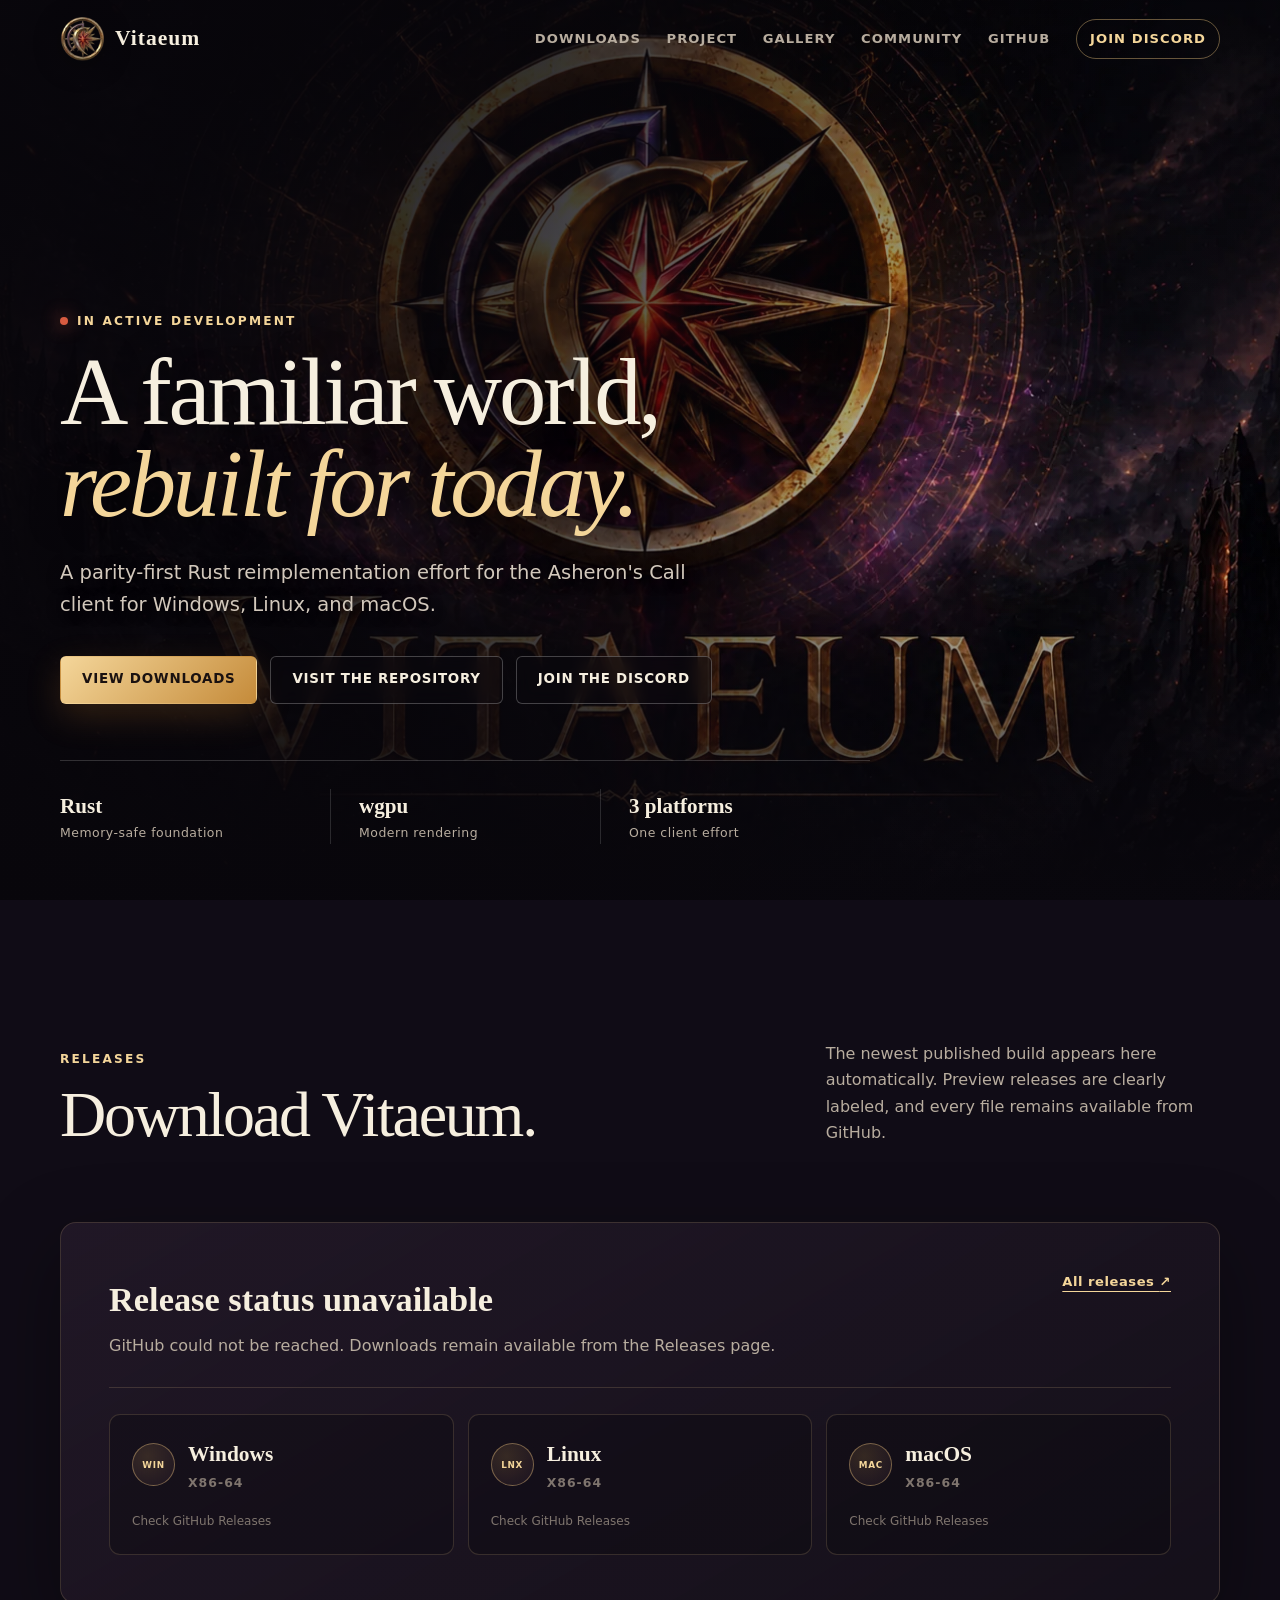
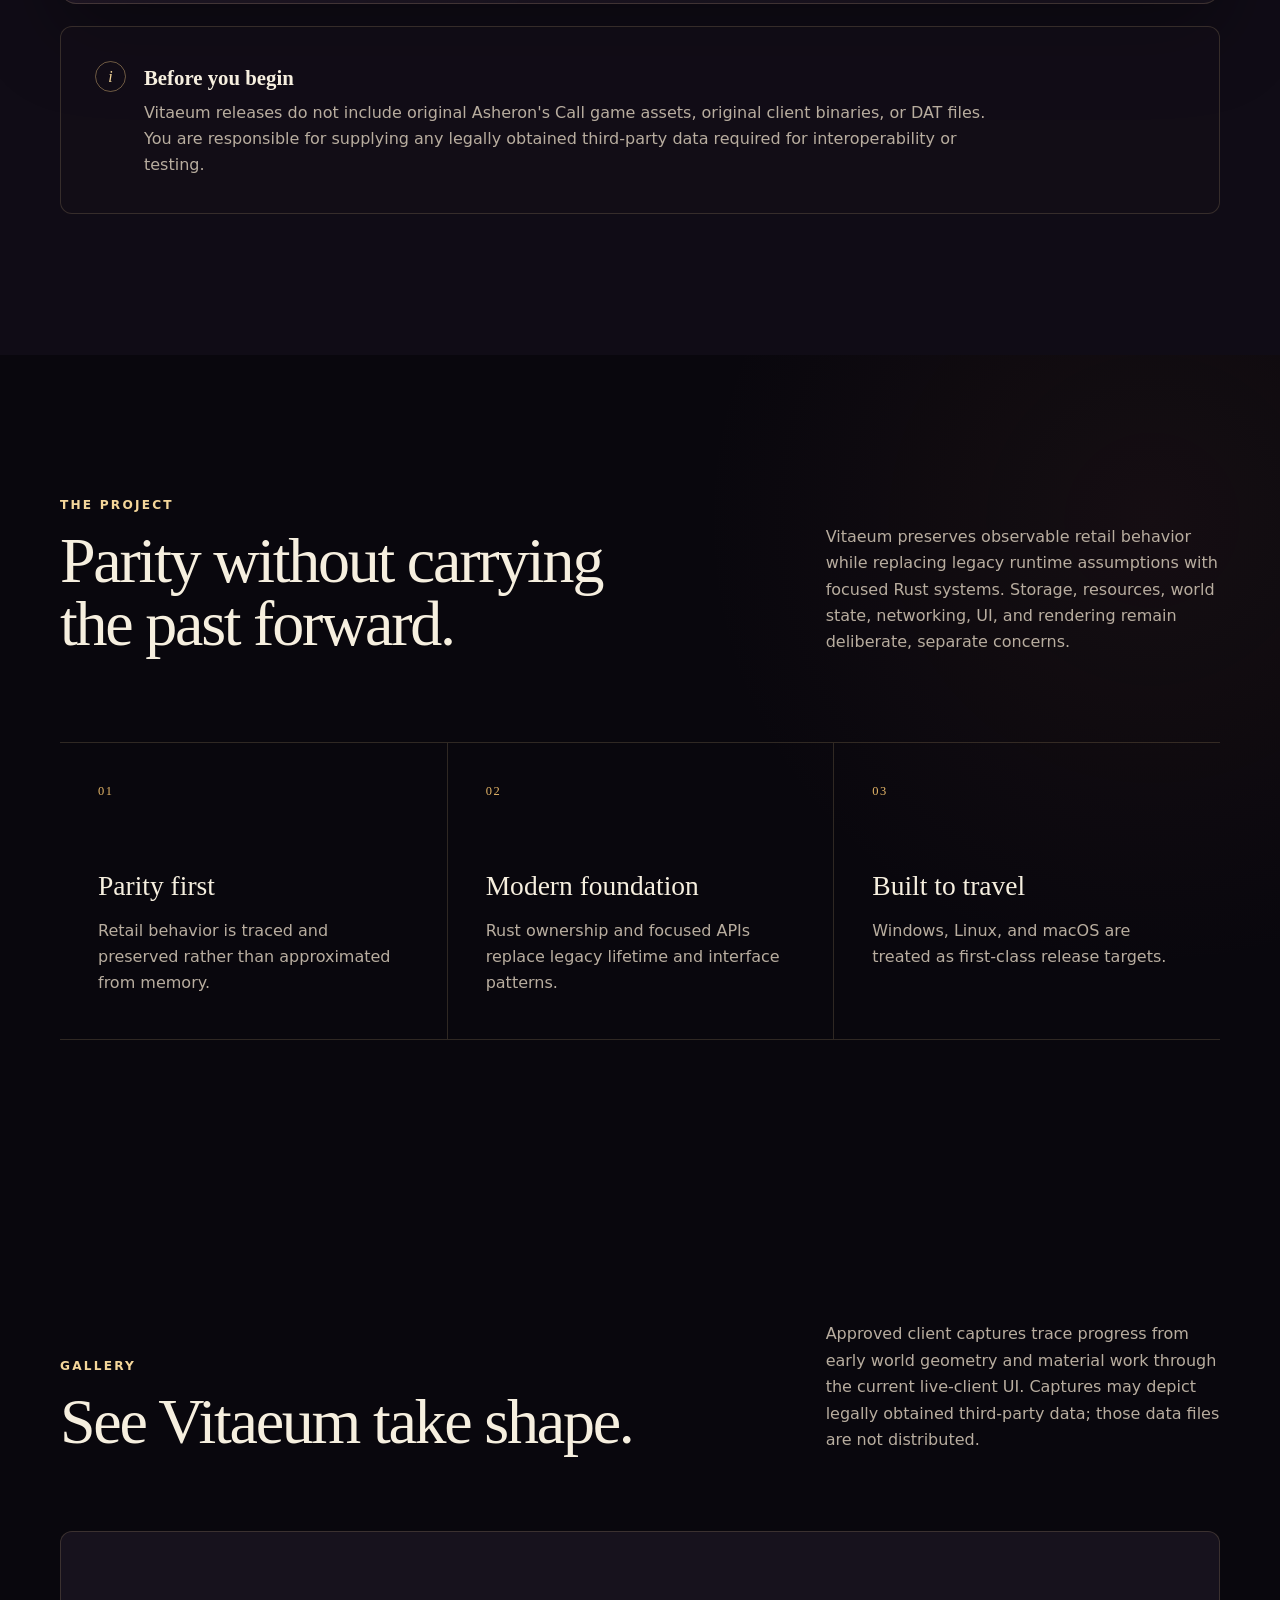
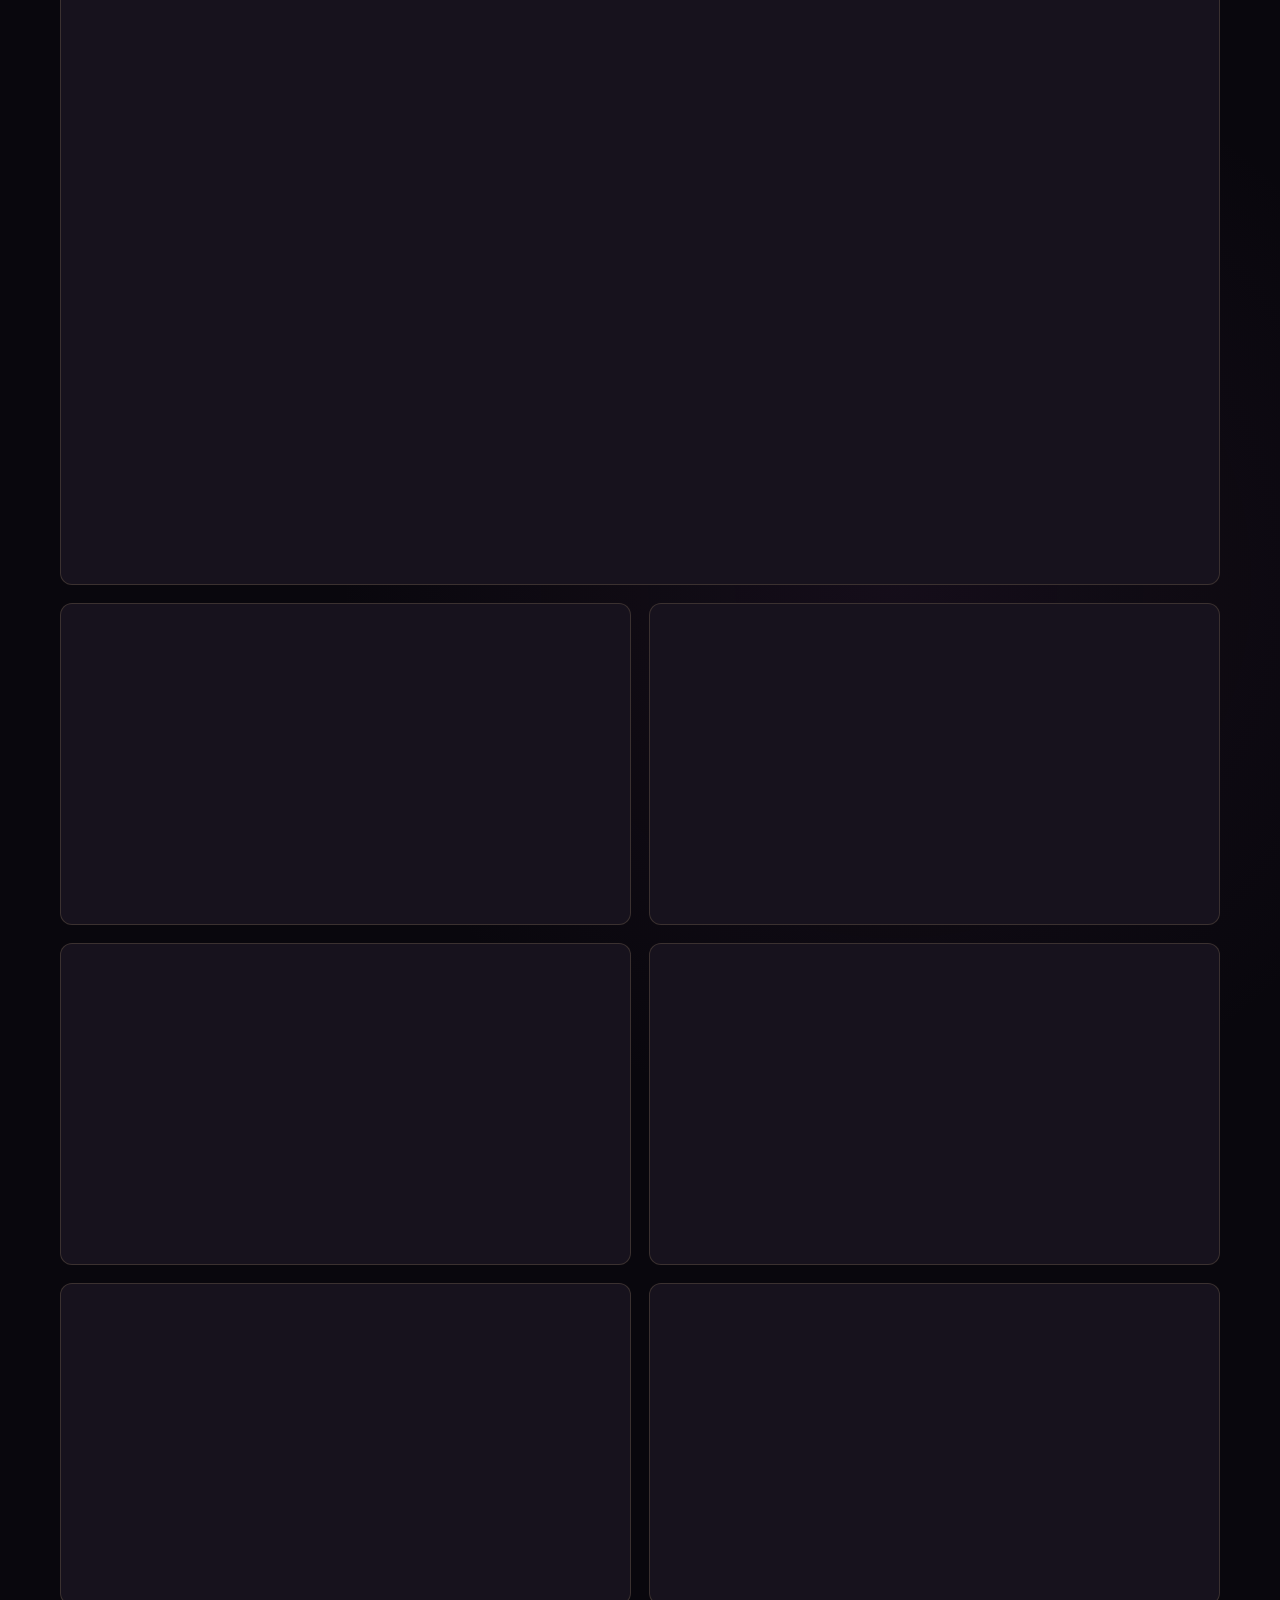
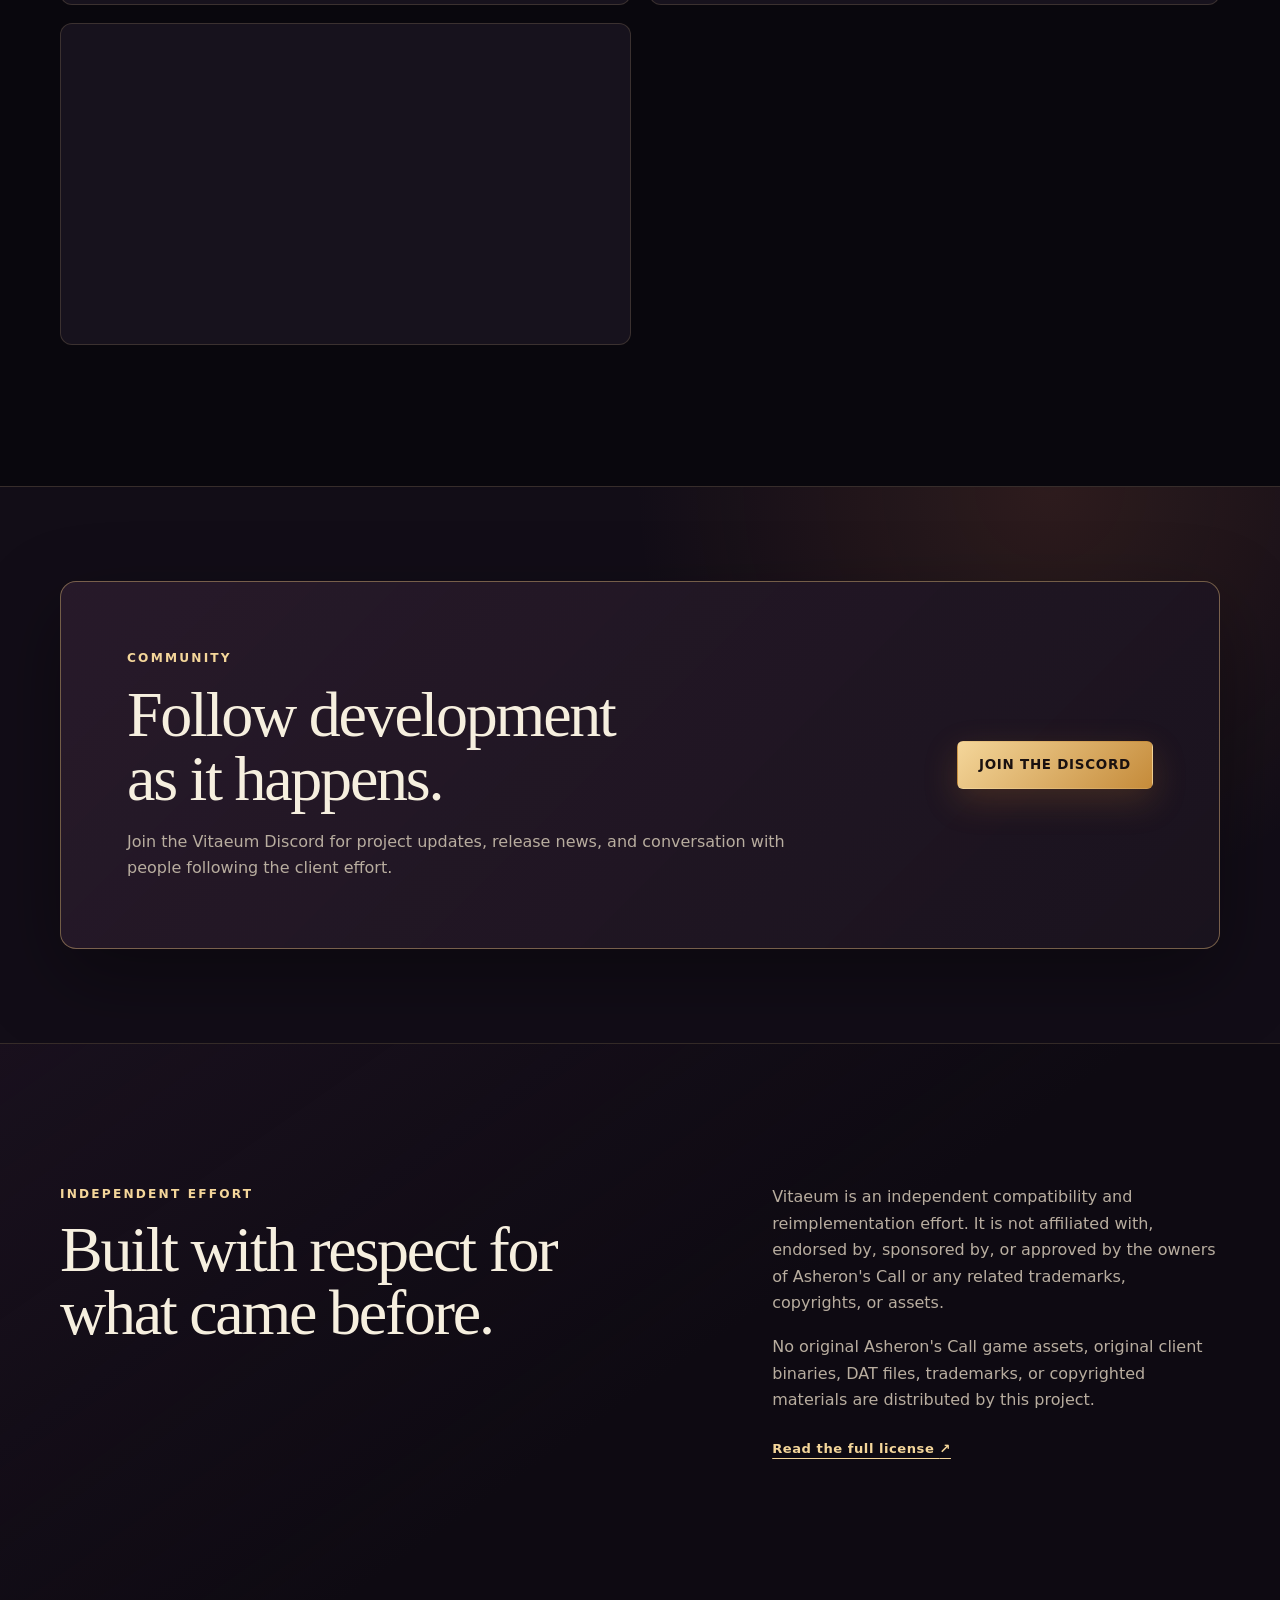
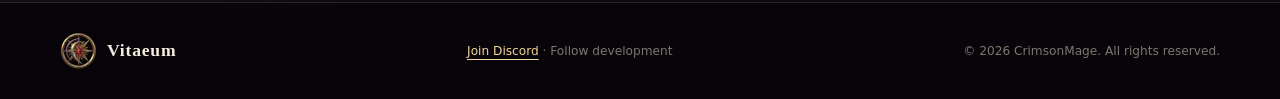
==== commit dcf59c2c: "Refine landing page flow and gallery" ====
--- a/docs/index.html
+++ b/docs/index.html
@@ -65,9 +65,8 @@
         </button>
 
         <nav id="site-navigation" class="site-nav" aria-label="Primary" data-navigation>
+          <a href="#downloads">Downloads</a>
           <a href="#project">Project</a>
-          <a href="#platforms">Platforms</a>
-          <a href="#downloads">Downloads</a>
           <a href="#gallery">Gallery</a>
           <a href="#community">Community</a>
           <a href="https://github.com/CrimsonMage/Vitaeum_AC">GitHub</a>
@@ -104,6 +103,96 @@
         </div>
       </section>
 
+      <section id="downloads" class="section download-section" aria-labelledby="download-title">
+        <div class="shell">
+          <div class="section-heading split-heading">
+            <div>
+              <p class="eyebrow">Releases</p>
+              <h2 id="download-title">Download Vitaeum.</h2>
+            </div>
+            <p>
+              The newest published build appears here automatically. Preview
+              releases are clearly labeled, and every file remains available
+              from GitHub.
+            </p>
+          </div>
+
+          <div class="release-panel" aria-live="polite" aria-busy="true" data-release-panel>
+            <div class="release-heading">
+              <div>
+                <div class="release-title-line">
+                  <h3 data-release-title>Checking for releases…</h3>
+                  <span class="release-badge" data-release-badge hidden>Preview</span>
+                </div>
+                <p data-release-meta>Connecting to GitHub Releases.</p>
+              </div>
+              <a
+                class="text-link"
+                href="https://github.com/CrimsonMage/Vitaeum_AC/releases"
+                data-release-page-link
+              >
+                All releases <span aria-hidden="true">↗</span>
+              </a>
+            </div>
+
+            <div class="download-grid">
+              <article class="download-card" data-platform-card="windows">
+                <div class="download-card-heading">
+                  <span class="platform-mark small" aria-hidden="true">WIN</span>
+                  <div><h4>Windows</h4><p>x86-64</p></div>
+                </div>
+                <div class="asset-list" data-platform-assets="windows">
+                  <p class="asset-state">Checking availability…</p>
+                </div>
+              </article>
+              <article class="download-card" data-platform-card="linux">
+                <div class="download-card-heading">
+                  <span class="platform-mark small" aria-hidden="true">LNX</span>
+                  <div><h4>Linux</h4><p>x86-64</p></div>
+                </div>
+                <div class="asset-list" data-platform-assets="linux">
+                  <p class="asset-state">Checking availability…</p>
+                </div>
+              </article>
+              <article class="download-card" data-platform-card="macos">
+                <div class="download-card-heading">
+                  <span class="platform-mark small" aria-hidden="true">MAC</span>
+                  <div><h4>macOS</h4><p>x86-64</p></div>
+                </div>
+                <div class="asset-list" data-platform-assets="macos">
+                  <p class="asset-state">Checking availability…</p>
+                </div>
+              </article>
+            </div>
+
+            <div class="other-downloads" data-other-downloads hidden>
+              <h4>Other downloads</h4>
+              <div class="asset-list compact" data-other-assets></div>
+            </div>
+
+            <noscript>
+              <p class="noscript-note">
+                JavaScript is disabled, so live release details cannot be shown.
+                <a href="https://github.com/CrimsonMage/Vitaeum_AC/releases">Browse releases on GitHub.</a>
+              </p>
+            </noscript>
+          </div>
+
+          <div class="requirements-callout">
+            <span class="callout-mark" aria-hidden="true">i</span>
+            <div>
+              <h3>Before you begin</h3>
+              <p>
+                Vitaeum releases do not include original Asheron's Call game
+                assets, original client binaries, or DAT files. You are
+                responsible for supplying any legally obtained third-party data
+                required for interoperability or testing.
+              </p>
+            </div>
+          </div>
+        </div>
+      </section>
+
       <section id="project" class="section project-section" aria-labelledby="project-title">
         <div class="shell">
           <div class="section-heading split-heading">
@@ -139,121 +228,6 @@
         </div>
       </section>
 
-      <section id="platforms" class="section platform-section" aria-labelledby="platform-title">
-        <div class="shell">
-          <div class="section-heading centered-heading">
-            <p class="eyebrow">Platform support</p>
-            <h2 id="platform-title">Choose your Platform.</h2>
-            <p>Initial releases target x86-64 systems. Exact package and setup details accompany each release.</p>
-          </div>
-
-          <div class="platform-overview">
-            <article>
-              <span class="platform-mark" aria-hidden="true">WIN</span>
-              <div><h3>Windows</h3><p>x86-64</p></div>
-            </article>
-            <article>
-              <span class="platform-mark" aria-hidden="true">LNX</span>
-              <div><h3>Linux</h3><p>x86-64</p></div>
-            </article>
-            <article>
-              <span class="platform-mark" aria-hidden="true">MAC</span>
-              <div><h3>macOS</h3><p>x86-64</p></div>
-            </article>
-          </div>
-        </div>
-      </section>
-
-      <section id="downloads" class="section download-section" aria-labelledby="download-title">
-        <div class="shell">
-          <div class="section-heading split-heading">
-            <div>
-              <p class="eyebrow">Releases</p>
-              <h2 id="download-title">Download Vitaeum.</h2>
-            </div>
-            <p>
-              The newest published build appears here automatically. Preview
-              releases are clearly labeled, and every file remains available
-              from GitHub.
-            </p>
-          </div>
-
-          <div class="release-panel" aria-live="polite" aria-busy="true" data-release-panel>
-            <div class="release-heading">
-              <div>
-                <div class="release-title-line">
-                  <h3 data-release-title>Checking for releases…</h3>
-                  <span class="release-badge" data-release-badge hidden>Preview</span>
-                </div>
-                <p data-release-meta>Connecting to GitHub Releases.</p>
-              </div>
-              <a
-                class="text-link"
-                href="https://github.com/CrimsonMage/Vitaeum_AC/releases"
-                data-release-page-link
-              >
-                All releases <span aria-hidden="true">↗</span>
-              </a>
-            </div>
-
-            <div class="download-grid">
-              <article class="download-card" data-platform-card="windows">
-                <div class="download-card-heading">
-                  <span class="platform-mark small" aria-hidden="true">WIN</span>
-                  <div><h4>Windows</h4><p>x86-64</p></div>
-                </div>
-                <div class="asset-list" data-platform-assets="windows">
-                  <p class="asset-state">Checking availability…</p>
-                </div>
-              </article>
-              <article class="download-card" data-platform-card="linux">
-                <div class="download-card-heading">
-                  <span class="platform-mark small" aria-hidden="true">LNX</span>
-                  <div><h4>Linux</h4><p>x86-64</p></div>
-                </div>
-                <div class="asset-list" data-platform-assets="linux">
-                  <p class="asset-state">Checking availability…</p>
-                </div>
-              </article>
-              <article class="download-card" data-platform-card="macos">
-                <div class="download-card-heading">
-                  <span class="platform-mark small" aria-hidden="true">MAC</span>
-                  <div><h4>macOS</h4><p>x86-64</p></div>
-                </div>
-                <div class="asset-list" data-platform-assets="macos">
-                  <p class="asset-state">Checking availability…</p>
-                </div>
-              </article>
-            </div>
-
-            <div class="other-downloads" data-other-downloads hidden>
-              <h4>Other downloads</h4>
-              <div class="asset-list compact" data-other-assets></div>
-            </div>
-
-            <noscript>
-              <p class="noscript-note">
-                JavaScript is disabled, so live release details cannot be shown.
-                <a href="https://github.com/CrimsonMage/Vitaeum_AC/releases">Browse releases on GitHub.</a>
-              </p>
-            </noscript>
-          </div>
-
-          <div class="requirements-callout">
-            <span class="callout-mark" aria-hidden="true">i</span>
-            <div>
-              <h3>Before you begin</h3>
-              <p>
-                Vitaeum releases do not include original Asheron's Call game
-                assets, original client binaries, or DAT files. You are
-                responsible for supplying any legally obtained third-party data
-                required for interoperability or testing.
-              </p>
-            </div>
-          </div>
-        </div>
-      </section>
-
       <section id="gallery" class="section gallery-section" aria-labelledby="gallery-title">
         <div class="shell">
           <div class="section-heading split-heading">
@@ -335,7 +309,7 @@
       </div>
     </footer>
 
-    <dialog class="gallery-dialog" data-gallery-dialog aria-labelledby="gallery-dialog-caption">
+    <dialog class="gallery-dialog" data-gallery-dialog aria-label="Gallery image viewer">
       <button class="dialog-close" type="button" data-gallery-close>
         <span aria-hidden="true">×</span><span class="sr-only">Close image</span>
       </button>
@@ -344,7 +318,6 @@
       </button>
       <figure>
         <img src="assets/vitaeum-logo-128.webp" data-gallery-dialog-image alt="">
-        <figcaption id="gallery-dialog-caption" data-gallery-dialog-caption></figcaption>
       </figure>
       <button class="dialog-nav next" type="button" data-gallery-next>
         <span aria-hidden="true">›</span><span class="sr-only">Next image</span>
--- a/docs/styles.css
+++ b/docs/styles.css
@@ -400,24 +400,9 @@
 }
 
 .split-heading > p,
-.centered-heading > p,
 .legal-copy p {
   margin: 0;
   color: var(--ink-muted);
-}
-
-.centered-heading {
-  max-width: 780px;
-  margin-inline: auto;
-  text-align: center;
-}
-
-.centered-heading .eyebrow {
-  justify-content: center;
-}
-
-.centered-heading > p {
-  margin-top: 20px;
 }
 
 .project-section {
@@ -460,33 +445,6 @@
 .feature-card p {
   margin: 0;
   color: var(--ink-muted);
-}
-
-.platform-section {
-  overflow: hidden;
-  background:
-    linear-gradient(rgba(15, 11, 20, 0.9), rgba(15, 11, 20, 0.96)),
-    radial-gradient(circle at center, rgba(136, 91, 147, 0.22), transparent 40rem);
-  border-block: 1px solid var(--line);
-}
-
-.platform-overview {
-  display: grid;
-  max-width: 950px;
-  margin: 62px auto 0;
-  grid-template-columns: repeat(3, 1fr);
-  gap: 16px;
-}
-
-.platform-overview article {
-  display: flex;
-  min-height: 112px;
-  padding: 24px;
-  align-items: center;
-  gap: 18px;
-  background: rgba(255, 255, 255, 0.025);
-  border: 1px solid var(--line);
-  border-radius: 12px;
 }
 
 .platform-mark {
@@ -510,7 +468,6 @@
   font-size: 0.55rem;
 }
 
-.platform-overview h3,
 .download-card h4 {
   margin: 0;
   font-family: var(--heading);
@@ -518,7 +475,6 @@
   font-weight: 600;
 }
 
-.platform-overview p,
 .download-card-heading p {
   margin: 1px 0 0;
   color: var(--ink-faint);
@@ -831,12 +787,6 @@
   grid-column: 1 / -1;
 }
 
-.gallery-item:first-child span {
-  color: var(--ink);
-  font-family: var(--heading);
-  font-size: 1.06rem;
-}
-
 .gallery-item img {
   width: 100%;
   aspect-ratio: 16 / 9;
@@ -847,13 +797,6 @@
 .gallery-item:hover img {
   filter: brightness(1.08);
   transform: scale(1.018);
-}
-
-.gallery-item span {
-  display: block;
-  padding: 16px 18px;
-  color: var(--ink-muted);
-  font-size: 0.84rem;
 }
 
 .gallery-dialog {
@@ -879,15 +822,9 @@
 
 .gallery-dialog img {
   width: 100%;
-  max-height: calc(100svh - 125px);
+  max-height: calc(100svh - 34px);
   object-fit: contain;
-  border-radius: 11px 11px 0 0;
-}
-
-.gallery-dialog figcaption {
-  min-height: 54px;
-  padding: 14px 20px;
-  color: var(--ink-muted);
+  border-radius: 11px;
 }
 
 .community-section {
@@ -1133,10 +1070,6 @@
     margin-top: 35px;
   }
 
-  .platform-overview {
-    grid-template-columns: 1fr;
-  }
-
   .gallery-empty {
     grid-template-columns: 1fr;
     text-align: center;
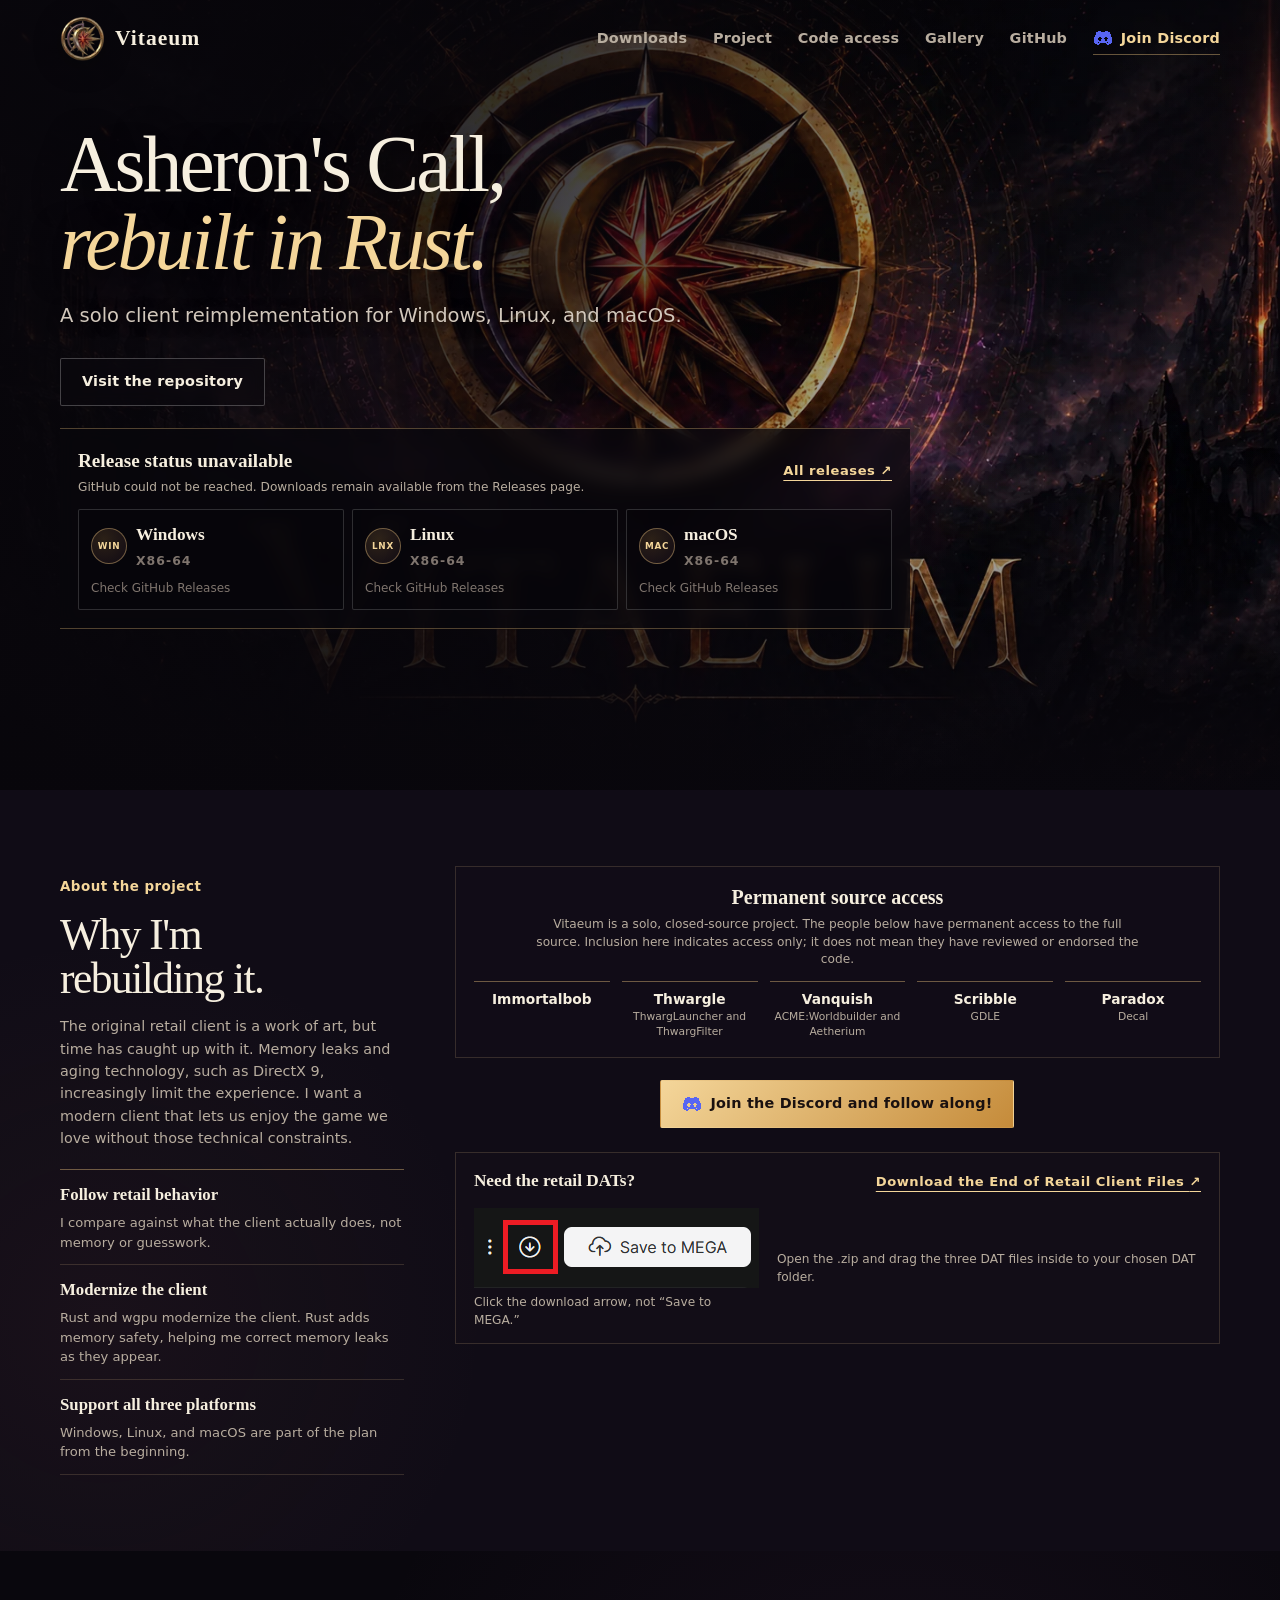
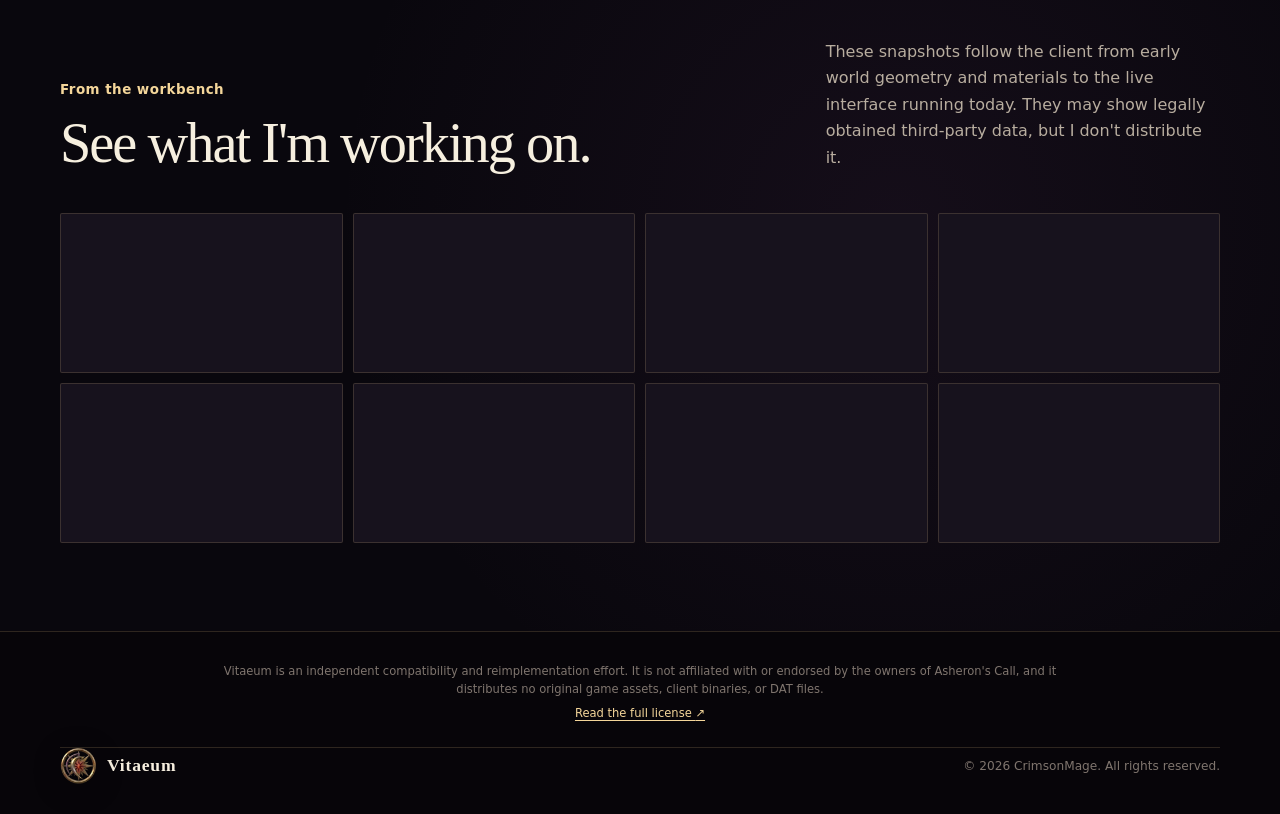
==== commit 3fd2f752: "Updates to the website layout/structure" ====
--- a/docs/index.html
+++ b/docs/index.html
@@ -11,14 +11,14 @@
     <meta name="theme-color" content="#100c16">
     <meta
       name="description"
-      content="A parity-first Rust reimplementation effort for the Asheron's Call client for Windows, Linux, and macOS."
+      content="Vitaeum is rebuilding the Asheron's Call client in Rust for Windows, Linux, and macOS."
     >
     <meta property="og:type" content="website">
     <meta property="og:site_name" content="Vitaeum">
-    <meta property="og:title" content="Vitaeum — A modern client reimplementation">
+    <meta property="og:title" content="Vitaeum — Asheron's Call, rebuilt in Rust">
     <meta
       property="og:description"
-      content="A parity-first Rust reimplementation effort for the Asheron's Call client for Windows, Linux, and macOS."
+      content="Vitaeum is rebuilding the Asheron's Call client in Rust for Windows, Linux, and macOS."
     >
     <meta
       property="og:image"
@@ -38,7 +38,7 @@
     <link rel="manifest" href="site.webmanifest">
     <link rel="preload" href="assets/vitaeum-splash.webp" as="image" type="image/webp" fetchpriority="high">
     <link rel="stylesheet" href="styles.css">
-    <title>Vitaeum — A modern client reimplementation</title>
+    <title>Vitaeum — Asheron's Call, rebuilt in Rust</title>
     <script type="module" src="app.mjs"></script>
   </head>
   <body>
@@ -67,10 +67,13 @@
         <nav id="site-navigation" class="site-nav" aria-label="Primary" data-navigation>
           <a href="#downloads">Downloads</a>
           <a href="#project">Project</a>
+          <a href="#code-access">Code access</a>
           <a href="#gallery">Gallery</a>
-          <a href="#community">Community</a>
           <a href="https://github.com/CrimsonMage/Vitaeum_AC">GitHub</a>
-          <a class="nav-discord" href="https://discord.gg/VpnYCsGZr6">Join Discord</a>
+          <a class="nav-discord discord-link" href="https://discord.gg/VpnYCsGZr6">
+            <img class="discord-mark" src="assets/discord-mark.png" width="20" height="20" alt="">
+            Join Discord
+          </a>
         </nav>
       </div>
     </header>
@@ -80,48 +83,21 @@
         <div class="hero-art" aria-hidden="true"></div>
         <div class="hero-vignette" aria-hidden="true"></div>
         <div class="shell hero-content">
-          <p class="eyebrow"><span class="status-dot" aria-hidden="true"></span> In active development</p>
-          <h1 id="hero-title">A familiar world,<br><span>rebuilt for today.</span></h1>
+          <h1 id="hero-title">Asheron's Call,<br><span>rebuilt in Rust.</span></h1>
           <p class="hero-summary">
-            A parity-first Rust reimplementation effort for the Asheron's Call
-            client for Windows, Linux, and macOS.
+            A solo client reimplementation for Windows, Linux, and macOS.
           </p>
           <div class="hero-actions">
-            <a class="button button-primary" href="#downloads">View downloads</a>
             <a class="button button-secondary" href="https://github.com/CrimsonMage/Vitaeum_AC">
               Visit the repository
             </a>
-            <a class="button button-secondary" href="https://discord.gg/VpnYCsGZr6">
-              Join the Discord
-            </a>
           </div>
-          <ul class="hero-facts" aria-label="Project highlights">
-            <li><strong>Rust</strong><span>Memory-safe foundation</span></li>
-            <li><strong>wgpu</strong><span>Modern rendering</span></li>
-            <li><strong>3 platforms</strong><span>One client effort</span></li>
-          </ul>
-        </div>
-      </section>
-
-      <section id="downloads" class="section download-section" aria-labelledby="download-title">
-        <div class="shell">
-          <div class="section-heading split-heading">
-            <div>
-              <p class="eyebrow">Releases</p>
-              <h2 id="download-title">Download Vitaeum.</h2>
-            </div>
-            <p>
-              The newest published build appears here automatically. Preview
-              releases are clearly labeled, and every file remains available
-              from GitHub.
-            </p>
-          </div>
-
-          <div class="release-panel" aria-live="polite" aria-busy="true" data-release-panel>
-            <div class="release-heading">
+
+          <section id="downloads" class="hero-downloads" aria-label="Vitaeum downloads" aria-live="polite" aria-busy="true" data-release-panel>
+            <div class="hero-release-heading">
               <div>
                 <div class="release-title-line">
-                  <h3 data-release-title>Checking for releases…</h3>
+                  <h2 data-release-title>Checking for releases…</h2>
                   <span class="release-badge" data-release-badge hidden>Preview</span>
                 </div>
                 <p data-release-meta>Connecting to GitHub Releases.</p>
@@ -142,7 +118,7 @@
                   <div><h4>Windows</h4><p>x86-64</p></div>
                 </div>
                 <div class="asset-list" data-platform-assets="windows">
-                  <p class="asset-state">Checking availability…</p>
+                  <p class="asset-state">Checking…</p>
                 </div>
               </article>
               <article class="download-card" data-platform-card="linux">
@@ -151,7 +127,7 @@
                   <div><h4>Linux</h4><p>x86-64</p></div>
                 </div>
                 <div class="asset-list" data-platform-assets="linux">
-                  <p class="asset-state">Checking availability…</p>
+                  <p class="asset-state">Checking…</p>
                 </div>
               </article>
               <article class="download-card" data-platform-card="macos">
@@ -160,7 +136,7 @@
                   <div><h4>macOS</h4><p>x86-64</p></div>
                 </div>
                 <div class="asset-list" data-platform-assets="macos">
-                  <p class="asset-state">Checking availability…</p>
+                  <p class="asset-state">Checking…</p>
                 </div>
               </article>
             </div>
@@ -176,69 +152,118 @@
                 <a href="https://github.com/CrimsonMage/Vitaeum_AC/releases">Browse releases on GitHub.</a>
               </p>
             </noscript>
-          </div>
-
-          <div class="requirements-callout">
-            <span class="callout-mark" aria-hidden="true">i</span>
-            <div>
-              <h3>Before you begin</h3>
+          </section>
+        </div>
+      </section>
+
+      <div class="overview-section">
+        <div class="shell overview-layout">
+          <section id="project" class="project-compact" aria-labelledby="project-title">
+            <div class="project-intro">
+              <p class="eyebrow">About the project</p>
+              <h2 id="project-title">Why I'm rebuilding it.</h2>
               <p>
-                Vitaeum releases do not include original Asheron's Call game
-                assets, original client binaries, or DAT files. You are
-                responsible for supplying any legally obtained third-party data
-                required for interoperability or testing.
+                The original retail client is a work of art, but time has
+                caught up with it. Memory leaks and aging technology, such as
+                DirectX 9, increasingly limit the experience. I want a modern
+                client that lets us enjoy the game we love without those
+                technical constraints.
               </p>
             </div>
+
+            <div class="project-notes" aria-label="Project priorities">
+              <article>
+                <h3>Follow retail behavior</h3>
+                <p>I compare against what the client actually does, not memory or guesswork.</p>
+              </article>
+              <article>
+                <h3>Modernize the client</h3>
+                <p>Rust and wgpu modernize the client. Rust adds memory safety, helping me correct memory leaks as they appear.</p>
+              </article>
+              <article>
+                <h3>Support all three platforms</h3>
+                <p>Windows, Linux, and macOS are part of the plan from the beginning.</p>
+              </article>
+            </div>
+          </section>
+
+          <div class="support-column">
+            <section id="code-access" class="access-compact" aria-labelledby="access-title">
+              <div class="access-compact-heading">
+                <h2 id="access-title">Permanent source access</h2>
+                <p>
+                  Vitaeum is a solo, closed-source project. The people below
+                  have permanent access to the full source. Inclusion here
+                  indicates access only; it does not mean they have reviewed
+                  or endorsed the code.
+                </p>
+              </div>
+              <ul class="access-list" aria-label="People with permanent access to Vitaeum's source code">
+                <li><strong>Immortalbob</strong></li>
+                <li>
+                  <strong>Thwargle</strong>
+                  <small>ThwargLauncher and ThwargFilter</small>
+                </li>
+                <li>
+                  <strong>Vanquish</strong>
+                  <small>ACME:Worldbuilder and Aetherium</small>
+                </li>
+                <li>
+                  <strong>Scribble</strong>
+                  <small>GDLE</small>
+                </li>
+                <li>
+                  <strong>Paradox</strong>
+                  <small>Decal</small>
+                </li>
+              </ul>
+            </section>
+
+            <a class="button button-primary overview-discord discord-link" href="https://discord.gg/VpnYCsGZr6">
+              <img class="discord-mark" src="assets/discord-mark.png" width="20" height="20" alt="">
+              Join the Discord and follow along!
+            </a>
+
+            <section class="retail-dat-guide" aria-labelledby="retail-dat-title">
+              <div class="retail-dat-heading">
+                <h3 id="retail-dat-title">Need the retail DATs?</h3>
+                <a
+                  class="text-link"
+                  href="https://mega.nz/#!Q98n0BiR!p5IugPS8ZkQ7uX2A_LdN3Un2_wMX4gZBHowgs1Qomng"
+                  target="_blank"
+                  rel="noopener noreferrer"
+                >
+                  Download the End of Retail Client Files <span aria-hidden="true">↗</span>
+                </a>
+              </div>
+              <div class="retail-dat-steps">
+                <figure>
+                  <img
+                    src="assets/retail-dat-download.png"
+                    width="285"
+                    height="80"
+                    alt="The Mega download arrow highlighted beside the Save to MEGA button"
+                  >
+                  <figcaption>Click the download arrow, not “Save to MEGA.”</figcaption>
+                </figure>
+                <p>Open the .zip and drag the three DAT files inside to your chosen DAT folder.</p>
+              </div>
+            </section>
           </div>
         </div>
-      </section>
-
-      <section id="project" class="section project-section" aria-labelledby="project-title">
-        <div class="shell">
-          <div class="section-heading split-heading">
-            <div>
-              <p class="eyebrow">The project</p>
-              <h2 id="project-title">Parity without carrying the past forward.</h2>
-            </div>
-            <p>
-              Vitaeum preserves observable retail behavior while replacing
-              legacy runtime assumptions with focused Rust systems. Storage,
-              resources, world state, networking, UI, and rendering remain
-              deliberate, separate concerns.
-            </p>
-          </div>
-
-          <div class="feature-grid">
-            <article class="feature-card">
-              <span class="feature-number" aria-hidden="true">01</span>
-              <h3>Parity first</h3>
-              <p>Retail behavior is traced and preserved rather than approximated from memory.</p>
-            </article>
-            <article class="feature-card">
-              <span class="feature-number" aria-hidden="true">02</span>
-              <h3>Modern foundation</h3>
-              <p>Rust ownership and focused APIs replace legacy lifetime and interface patterns.</p>
-            </article>
-            <article class="feature-card">
-              <span class="feature-number" aria-hidden="true">03</span>
-              <h3>Built to travel</h3>
-              <p>Windows, Linux, and macOS are treated as first-class release targets.</p>
-            </article>
-          </div>
-        </div>
-      </section>
+      </div>
 
       <section id="gallery" class="section gallery-section" aria-labelledby="gallery-title">
         <div class="shell">
           <div class="section-heading split-heading">
             <div>
-              <p class="eyebrow">Gallery</p>
-              <h2 id="gallery-title">See Vitaeum take shape.</h2>
+              <p class="eyebrow">From the workbench</p>
+              <h2 id="gallery-title">See what I'm working on.</h2>
             </div>
             <p>
-              Approved client captures trace progress from early world geometry
-              and material work through the current live-client UI. Captures may
-              depict legally obtained third-party data; those data files are not distributed.
+              These snapshots follow the client from early world geometry and
+              materials to the live interface running today. They may show
+              legally obtained third-party data, but I don't distribute it.
             </p>
           </div>
 
@@ -256,55 +281,24 @@
         </div>
       </section>
 
-      <section id="community" class="section community-section" aria-labelledby="community-title">
-        <div class="shell community-panel">
-          <div>
-            <p class="eyebrow">Community</p>
-            <h2 id="community-title">Follow development as it happens.</h2>
-            <p>
-              Join the Vitaeum Discord for project updates, release news, and
-              conversation with people following the client effort.
-            </p>
-          </div>
-          <a class="button button-primary" href="https://discord.gg/VpnYCsGZr6">
-            Join the Discord
+    </main>
+
+    <footer class="site-footer">
+      <div id="legal" class="shell legal-note">
+        <p>
+          Vitaeum is an independent compatibility and reimplementation effort.
+          It is not affiliated with or endorsed by the owners of Asheron's Call,
+          and it distributes no original game assets, client binaries, or DAT files.
+          <a href="https://github.com/CrimsonMage/Vitaeum_AC/blob/main/LICENSE.md">
+            Read the full license <span aria-hidden="true">↗</span>
           </a>
-        </div>
-      </section>
-
-      <section id="legal" class="section legal-section" aria-labelledby="legal-title">
-        <div class="shell legal-layout">
-          <div>
-            <p class="eyebrow">Independent effort</p>
-            <h2 id="legal-title">Built with respect for what came before.</h2>
-          </div>
-          <div class="legal-copy">
-            <p>
-              Vitaeum is an independent compatibility and reimplementation
-              effort. It is not affiliated with, endorsed by, sponsored by, or
-              approved by the owners of Asheron's Call or any related
-              trademarks, copyrights, or assets.
-            </p>
-            <p>
-              No original Asheron's Call game assets, original client binaries,
-              DAT files, trademarks, or copyrighted materials are distributed
-              by this project.
-            </p>
-            <a class="text-link" href="https://github.com/CrimsonMage/Vitaeum_AC/blob/main/LICENSE.md">
-              Read the full license <span aria-hidden="true">↗</span>
-            </a>
-          </div>
-        </div>
-      </section>
-    </main>
-
-    <footer class="site-footer">
+        </p>
+      </div>
       <div class="shell footer-inner">
         <a class="brand footer-brand" href="#top" aria-label="Vitaeum home">
           <img src="assets/vitaeum-logo-128.webp" width="36" height="36" alt="" loading="lazy">
           <span>Vitaeum</span>
         </a>
-        <p><a href="https://discord.gg/VpnYCsGZr6">Join Discord</a> · Follow development</p>
         <p>© <span data-current-year>2026</span> CrimsonMage. All rights reserved.</p>
       </div>
     </footer>
--- a/docs/styles.css
+++ b/docs/styles.css
@@ -13,7 +13,7 @@
   --gold-light: #f4d69a;
   --ember: #d75b40;
   --violet: #8d6ca8;
-  --shadow: 0 28px 80px rgba(0, 0, 0, 0.35);
+  --shadow: 0 18px 48px rgba(0, 0, 0, 0.25);
   --shell: min(1160px, calc(100% - 40px));
   --heading: "Palatino Linotype", "Book Antiqua", Palatino, Georgia, serif;
   --body: Inter, ui-sans-serif, system-ui, -apple-system, BlinkMacSystemFont, "Segoe UI", sans-serif;
@@ -158,11 +158,10 @@
 .site-nav a {
   position: relative;
   color: var(--ink-muted);
-  font-size: 0.82rem;
-  font-weight: 700;
-  letter-spacing: 0.08em;
+  font-size: 0.9rem;
+  font-weight: 600;
+  letter-spacing: 0.015em;
   text-decoration: none;
-  text-transform: uppercase;
   transition: color 160ms ease;
 }
 
@@ -189,10 +188,22 @@
 }
 
 .site-nav .nav-discord {
-  padding: 8px 13px;
+  display: inline-flex;
+  padding: 4px 0;
+  align-items: center;
   color: var(--gold-light);
-  border: 1px solid var(--line-bright);
-  border-radius: 999px;
+  border-bottom: 1px solid var(--line-bright);
+}
+
+.discord-link {
+  gap: 8px;
+}
+
+.discord-mark {
+  width: 20px;
+  height: 20px;
+  flex: 0 0 auto;
+  image-rendering: pixelated;
 }
 
 .nav-toggle {
@@ -218,9 +229,9 @@
 .hero {
   position: relative;
   display: grid;
-  min-height: min(900px, 100svh);
+  min-height: 790px;
   overflow: hidden;
-  align-items: end;
+  align-items: start;
   isolation: isolate;
 }
 
@@ -246,7 +257,7 @@
 }
 
 .hero-content {
-  padding-block: 170px 56px;
+  padding-block: 126px 54px;
 }
 
 .eyebrow {
@@ -255,25 +266,13 @@
   align-items: center;
   gap: 9px;
   color: var(--gold-light);
-  font-size: 0.76rem;
-  font-weight: 800;
-  letter-spacing: 0.18em;
-  text-transform: uppercase;
-}
-
-.status-dot {
-  position: relative;
-  display: inline-block;
-  width: 8px;
-  height: 8px;
-  background: var(--ember);
-  border-radius: 50%;
-  box-shadow: 0 0 18px var(--ember);
+  font-size: 0.84rem;
+  font-weight: 700;
+  letter-spacing: 0.035em;
 }
 
 .hero h1,
-.section-heading h2,
-.legal-layout h2 {
+.section-heading h2 {
   margin: 0;
   font-family: var(--heading);
   font-weight: 500;
@@ -283,8 +282,8 @@
 }
 
 .hero h1 {
-  max-width: 840px;
-  font-size: clamp(3.2rem, 7.4vw, 6.8rem);
+  max-width: 720px;
+  font-size: clamp(3rem, 6.2vw, 5.4rem);
   text-shadow: 0 4px 32px rgba(0, 0, 0, 0.65);
 }
 
@@ -295,7 +294,7 @@
 
 .hero-summary {
   max-width: 660px;
-  margin: 26px 0 0;
+  margin: 18px 0 0;
   color: #d2c8bc;
   font-size: clamp(1rem, 1.6vw, 1.22rem);
   text-shadow: 0 2px 14px rgba(0, 0, 0, 0.8);
@@ -303,9 +302,74 @@
 
 .hero-actions {
   display: flex;
-  margin-top: 34px;
+  margin-top: 26px;
   flex-wrap: wrap;
   gap: 13px;
+}
+
+.hero-downloads {
+  max-width: 850px;
+  padding: 16px 18px 18px;
+  margin-top: 22px;
+  background: rgba(9, 7, 13, 0.74);
+  border-block: 1px solid rgba(236, 196, 126, 0.32);
+  backdrop-filter: blur(8px);
+}
+
+.hero-release-heading {
+  display: flex;
+  align-items: center;
+  justify-content: space-between;
+  gap: 24px;
+}
+
+.hero-release-heading > .text-link {
+  white-space: nowrap;
+}
+
+.hero-release-heading .release-title-line {
+  margin-top: 0;
+}
+
+.hero-release-heading h2 {
+  margin: 0;
+  font-family: var(--heading);
+  font-size: 1.2rem;
+  font-weight: 700;
+}
+
+.hero-release-heading p {
+  margin: 1px 0 0;
+  color: var(--ink-muted);
+  font-size: 0.76rem;
+}
+
+.hero-downloads .download-grid {
+  margin-top: 12px;
+  gap: 8px;
+}
+
+.hero-downloads .download-card {
+  padding: 11px 12px;
+  background: rgba(7, 5, 10, 0.28);
+  border-color: rgba(255, 255, 255, 0.16);
+}
+
+.hero-downloads .download-card-heading {
+  gap: 9px;
+}
+
+.hero-downloads .platform-mark.small {
+  width: 36px;
+  height: 36px;
+}
+
+.hero-downloads .download-card h4 {
+  font-size: 1.08rem;
+}
+
+.hero-downloads .asset-list {
+  margin-top: 7px;
 }
 
 .button {
@@ -315,12 +379,11 @@
   align-items: center;
   justify-content: center;
   border: 1px solid transparent;
-  border-radius: 6px;
-  font-size: 0.84rem;
-  font-weight: 800;
-  letter-spacing: 0.055em;
+  border-radius: 2px;
+  font-size: 0.9rem;
+  font-weight: 700;
+  letter-spacing: 0.015em;
   text-decoration: none;
-  text-transform: uppercase;
   transition: transform 160ms ease, background-color 160ms ease, border-color 160ms ease;
 }
 
@@ -331,7 +394,6 @@
 .button-primary {
   color: #1a1110;
   background: linear-gradient(135deg, var(--gold-light), #c58b3a);
-  box-shadow: 0 12px 34px rgba(195, 124, 45, 0.22);
 }
 
 .button-primary:hover {
@@ -349,47 +411,14 @@
   border-color: var(--line-bright);
 }
 
-.hero-facts {
-  display: grid;
-  max-width: 810px;
-  padding: 28px 0 0;
-  margin: 56px 0 0;
-  grid-template-columns: repeat(3, 1fr);
-  border-top: 1px solid rgba(255, 255, 255, 0.17);
-  list-style: none;
-}
-
-.hero-facts li {
-  display: flex;
-  padding-right: 22px;
-  flex-direction: column;
-}
-
-.hero-facts li + li {
-  padding-left: 28px;
-  border-left: 1px solid rgba(255, 255, 255, 0.14);
-}
-
-.hero-facts strong {
-  font-family: var(--heading);
-  font-size: 1.32rem;
-  font-weight: 600;
-}
-
-.hero-facts span {
-  color: var(--ink-muted);
-  font-size: 0.78rem;
-  letter-spacing: 0.04em;
-}
-
 .section {
   position: relative;
-  padding-block: clamp(86px, 11vw, 142px);
+  padding-block: clamp(76px, 9vw, 116px);
 }
 
 .section-heading h2,
-.legal-layout h2 {
-  font-size: clamp(2.55rem, 5vw, 4.7rem);
+.project-intro h2 {
+  font-size: clamp(2.35rem, 4.4vw, 4rem);
 }
 
 .split-heading {
@@ -399,52 +428,148 @@
   gap: clamp(35px, 7vw, 100px);
 }
 
-.split-heading > p,
-.legal-copy p {
+.split-heading > p {
   margin: 0;
   color: var(--ink-muted);
 }
 
-.project-section {
+.overview-section {
+  padding-block: clamp(52px, 6vw, 76px);
   background:
-    radial-gradient(circle at 90% 20%, rgba(147, 83, 71, 0.09), transparent 28rem),
-    var(--night);
-}
-
-.feature-grid {
+    radial-gradient(circle at 8% 70%, rgba(147, 83, 71, 0.07), transparent 24rem),
+    var(--night-soft);
+}
+
+.overview-layout {
   display: grid;
-  margin-top: clamp(50px, 7vw, 86px);
-  grid-template-columns: repeat(3, 1fr);
-  border-top: 1px solid var(--line);
+  grid-template-columns: minmax(250px, 0.62fr) minmax(0, 1.38fr);
+  align-items: start;
+  gap: clamp(28px, 4vw, 52px);
+}
+
+.project-compact {
+  padding-top: 10px;
+}
+
+.project-intro h2 {
+  max-width: 390px;
+  margin: 0;
+  font-family: var(--heading);
+  font-size: clamp(2.2rem, 3.4vw, 3.15rem);
+  font-weight: 500;
+  letter-spacing: -0.035em;
+  line-height: 1;
+  text-wrap: balance;
+}
+
+.project-intro > p:last-child {
+  max-width: 390px;
+  margin: 15px 0 0;
+  color: var(--ink-muted);
+  font-size: 0.9rem;
+  line-height: 1.55;
+}
+
+.project-notes {
+  margin-top: 20px;
+  border-top: 1px solid var(--line-bright);
+}
+
+.project-notes article {
+  padding: 11px 0 12px;
   border-bottom: 1px solid var(--line);
 }
 
-.feature-card {
-  min-height: 260px;
-  padding: 34px clamp(22px, 3vw, 38px) 42px;
-}
-
-.feature-card + .feature-card {
-  border-left: 1px solid var(--line);
-}
-
-.feature-number {
-  color: var(--gold);
+.project-notes h3 {
+  margin: 0 0 4px;
   font-family: var(--heading);
-  font-size: 0.78rem;
-  letter-spacing: 0.12em;
-}
-
-.feature-card h3 {
-  margin: 60px 0 9px;
+  font-size: 1.05rem;
+  font-weight: 600;
+}
+
+.project-notes p {
+  margin: 0;
+  color: var(--ink-muted);
+  font-size: 0.82rem;
+  line-height: 1.5;
+}
+
+.support-column {
+  display: flex;
+  min-width: 0;
+  align-items: center;
+  flex-direction: column;
+}
+
+.access-compact {
+  width: 100%;
+  padding: 18px;
+  margin: 0;
+  background: rgba(20, 15, 25, 0.38);
+  border: 1px solid var(--line);
+}
+
+.access-compact-heading {
+  text-align: center;
+}
+
+.access-compact-heading h2 {
+  margin: 0;
   font-family: var(--heading);
-  font-size: 1.72rem;
-  font-weight: 500;
-}
-
-.feature-card p {
-  margin: 0;
+  font-size: 1.25rem;
+  font-weight: 700;
+  line-height: 1.2;
+}
+
+.access-compact-heading p {
+  max-width: 610px;
+  margin: 7px auto 0;
   color: var(--ink-muted);
+  font-size: 0.76rem;
+  line-height: 1.45;
+}
+
+.access-list {
+  display: grid;
+  padding: 0;
+  margin: 12px 0 0;
+  grid-template-columns: repeat(5, minmax(0, 1fr));
+  gap: 12px;
+  list-style: none;
+}
+
+.access-list li {
+  display: flex;
+  min-width: 0;
+  padding-top: 9px;
+  align-items: center;
+  flex-direction: column;
+  gap: 2px;
+  border-top: 1px solid var(--line-bright);
+  text-align: center;
+}
+
+.access-list strong {
+  color: var(--ink);
+  font-size: 0.86rem;
+  line-height: 1.25;
+}
+
+.access-list small {
+  color: var(--ink-muted);
+  font-size: 0.67rem;
+  line-height: 1.35;
+}
+
+.overview-discord {
+  display: flex;
+  width: fit-content;
+  margin: 22px auto 0;
+}
+
+.support-column .retail-dat-guide {
+  width: 100%;
+  margin-top: 24px;
 }
 
 .platform-mark {
@@ -484,47 +609,12 @@
   text-transform: uppercase;
 }
 
-.download-section {
-  background: var(--night-soft);
-}
-
-.release-panel {
-  padding: clamp(24px, 4vw, 48px);
-  margin-top: clamp(46px, 7vw, 76px);
-  background:
-    linear-gradient(150deg, rgba(47, 31, 51, 0.38), rgba(20, 15, 25, 0.8)),
-    var(--panel-solid);
-  border: 1px solid var(--line);
-  border-radius: 16px;
-  box-shadow: var(--shadow);
-}
-
-.release-heading {
-  display: flex;
-  padding-bottom: 27px;
-  align-items: flex-start;
-  justify-content: space-between;
-  gap: 24px;
-  border-bottom: 1px solid var(--line);
-}
-
 .release-title-line {
   display: flex;
+  margin-top: 12px;
   align-items: center;
   flex-wrap: wrap;
   gap: 11px;
-}
-
-.release-heading h3 {
-  margin: 0;
-  font-family: var(--heading);
-  font-size: clamp(1.55rem, 3vw, 2.15rem);
-  font-weight: 600;
-}
-
-.release-heading p {
-  margin: 5px 0 0;
-  color: var(--ink-muted);
 }
 
 .release-badge {
@@ -532,7 +622,7 @@
   color: var(--gold-light);
   background: rgba(205, 143, 70, 0.12);
   border: 1px solid var(--line-bright);
-  border-radius: 999px;
+  border-radius: 2px;
   font-size: 0.65rem;
   font-weight: 900;
   letter-spacing: 0.08em;
@@ -549,17 +639,17 @@
 
 .download-grid {
   display: grid;
-  margin-top: 26px;
+  margin-top: 18px;
   grid-template-columns: repeat(3, minmax(0, 1fr));
   gap: 14px;
 }
 
 .download-card {
   min-width: 0;
-  padding: 22px;
-  background: rgba(7, 5, 10, 0.28);
+  padding: 17px;
+  background: transparent;
   border: 1px solid var(--line);
-  border-radius: 11px;
+  border-radius: 2px;
 }
 
 .download-card.has-assets {
@@ -574,7 +664,7 @@
 
 .asset-list {
   display: grid;
-  margin-top: 19px;
+  margin-top: 12px;
   gap: 8px;
 }
 
@@ -588,7 +678,7 @@
   color: var(--ink);
   background: rgba(255, 255, 255, 0.035);
   border: 1px solid transparent;
-  border-radius: 7px;
+  border-radius: 2px;
   font-size: 0.78rem;
   text-decoration: none;
   transition: border-color 150ms ease, background-color 150ms ease;
@@ -647,43 +737,64 @@
   border-radius: 8px;
 }
 
-.requirements-callout {
-  display: grid;
-  padding: clamp(22px, 4vw, 34px);
-  margin-top: 22px;
-  grid-template-columns: auto 1fr;
-  gap: 18px;
+.retail-dat-guide {
+  padding: 14px 18px;
+  margin-top: 10px;
   background: rgba(20, 15, 25, 0.55);
   border: 1px solid var(--line);
-  border-radius: 12px;
-}
-
-.callout-mark {
+}
+
+.retail-dat-heading {
   display: grid;
-  width: 31px;
-  height: 31px;
-  place-items: center;
-  color: var(--gold-light);
-  border: 1px solid var(--line-bright);
-  border-radius: 50%;
+  grid-template-columns: auto minmax(0, 1fr);
+  align-items: baseline;
+  gap: 18px;
+}
+
+.retail-dat-heading h3 {
+  margin: 0;
   font-family: var(--heading);
-  font-style: italic;
-}
-
-.requirements-callout h3 {
-  margin: 0 0 4px;
-  font-family: var(--heading);
-  font-size: 1.3rem;
-  font-weight: 600;
-}
-
-.requirements-callout p {
-  max-width: 850px;
+  font-size: 1.08rem;
+  font-weight: 700;
+}
+
+.retail-dat-heading .text-link {
+  justify-self: end;
+  text-align: right;
+}
+
+.retail-dat-steps {
+  display: grid;
+  margin-top: 12px;
+  grid-template-columns: minmax(200px, 285px) minmax(180px, 1fr);
+  align-items: center;
+  gap: 18px;
+}
+
+.retail-dat-steps figure {
+  margin: 0;
+}
+
+.retail-dat-steps img {
+  width: 285px;
+  max-width: 100%;
+  height: auto;
+}
+
+.retail-dat-steps figcaption,
+.retail-dat-steps p {
   margin: 0;
   color: var(--ink-muted);
+  font-size: 0.76rem;
+  line-height: 1.5;
+}
+
+.retail-dat-steps figcaption {
+  margin-top: 5px;
 }
 
 .gallery-section {
+  padding-block: clamp(58px, 7vw, 88px);
   background:
     radial-gradient(circle at 70% 40%, rgba(126, 71, 134, 0.1), transparent 35rem),
     var(--night);
@@ -691,9 +802,9 @@
 
 .gallery-grid {
   display: grid;
-  margin-top: clamp(48px, 7vw, 78px);
-  grid-template-columns: repeat(2, minmax(0, 1fr));
-  gap: 18px;
+  margin-top: clamp(28px, 4vw, 42px);
+  grid-template-columns: repeat(4, minmax(0, 1fr));
+  gap: 10px;
 }
 
 .gallery-empty {
@@ -778,13 +889,18 @@
   color: var(--ink);
   background: var(--panel-solid);
   border: 1px solid var(--line);
-  border-radius: 12px;
+  border-radius: 2px;
   cursor: zoom-in;
   text-align: left;
-}
-
-.gallery-item:first-child {
-  grid-column: 1 / -1;
+  transition: z-index 180ms step-start, border-color 180ms ease, box-shadow 180ms ease, transform 180ms ease;
+}
+
+.gallery-item:hover,
+.gallery-item:focus-visible {
+  z-index: 2;
+  border-color: var(--line-bright);
+  box-shadow: 0 16px 38px rgba(0, 0, 0, 0.45);
+  transform: scale(1.055);
 }
 
 .gallery-item img {
@@ -795,8 +911,8 @@
 }
 
 .gallery-item:hover img {
-  filter: brightness(1.08);
-  transform: scale(1.018);
+  filter: brightness(1.1);
+  transform: scale(1.035);
 }
 
 .gallery-dialog {
@@ -825,48 +941,6 @@
   max-height: calc(100svh - 34px);
   object-fit: contain;
   border-radius: 11px;
-}
-
-.community-section {
-  padding-block: clamp(62px, 8vw, 94px);
-  background:
-    radial-gradient(circle at 82% 0%, rgba(210, 116, 64, 0.14), transparent 26rem),
-    #120d17;
-  border-top: 1px solid var(--line);
-}
-
-.community-panel {
-  display: grid;
-  padding: clamp(32px, 6vw, 66px);
-  grid-template-columns: minmax(0, 1fr) auto;
-  align-items: center;
-  gap: clamp(30px, 7vw, 90px);
-  background:
-    linear-gradient(135deg, rgba(104, 56, 91, 0.2), rgba(29, 19, 30, 0.42)),
-    var(--panel-solid);
-  border: 1px solid var(--line-bright);
-  border-radius: 16px;
-  box-shadow: var(--shadow);
-}
-
-.community-panel h2 {
-  margin: 0;
-  font-family: var(--heading);
-  font-size: clamp(2.3rem, 5vw, 4.2rem);
-  font-weight: 500;
-  letter-spacing: -0.035em;
-  line-height: 1;
-  text-wrap: balance;
-}
-
-.community-panel p:not(.eyebrow) {
-  max-width: 700px;
-  margin: 18px 0 0;
-  color: var(--ink-muted);
-}
-
-.community-panel .button {
-  min-width: 190px;
 }
 
 .dialog-close,
@@ -906,32 +980,32 @@
   right: 12px;
 }
 
-.legal-section {
-  background:
-    linear-gradient(145deg, rgba(42, 26, 47, 0.38), transparent 55%),
-    #0e0a12;
-  border-top: 1px solid var(--line);
-}
-
-.legal-layout {
-  display: grid;
-  grid-template-columns: minmax(0, 1fr) minmax(280px, 0.75fr);
-  gap: clamp(40px, 9vw, 130px);
-}
-
-.legal-copy p + p {
-  margin-top: 18px;
-}
-
-.legal-copy .text-link {
-  display: inline-block;
-  margin-top: 24px;
-}
-
 .site-footer {
   padding-block: 30px;
   background: #070509;
   border-top: 1px solid var(--line);
+}
+
+.legal-note {
+  padding-bottom: 24px;
+  border-bottom: 1px solid var(--line);
+}
+
+.legal-note p {
+  max-width: 880px;
+  margin: 0 auto;
+  color: var(--ink-faint);
+  font-size: 0.72rem;
+  line-height: 1.6;
+  text-align: center;
+}
+
+.legal-note a {
+  display: block;
+  width: fit-content;
+  margin: 6px auto 0;
+  color: var(--gold-light);
+  text-underline-offset: 3px;
 }
 
 .footer-inner {
@@ -1021,6 +1095,7 @@
   .site-nav .nav-discord {
     padding-inline: 13px;
     margin-top: 8px;
+    justify-content: center;
     text-align: center;
   }
 
@@ -1047,27 +1122,9 @@
   }
 
   .split-heading,
-  .legal-layout {
+  .overview-layout {
     grid-template-columns: 1fr;
     gap: 28px;
-  }
-
-  .feature-grid,
-  .download-grid {
-    grid-template-columns: 1fr;
-  }
-
-  .feature-card {
-    min-height: auto;
-  }
-
-  .feature-card + .feature-card {
-    border-top: 1px solid var(--line);
-    border-left: 0;
-  }
-
-  .feature-card h3 {
-    margin-top: 35px;
   }
 
   .gallery-empty {
@@ -1075,12 +1132,8 @@
     text-align: center;
   }
 
-  .community-panel {
-    grid-template-columns: 1fr;
-  }
-
-  .community-panel .button {
-    justify-self: start;
+  .gallery-grid {
+    grid-template-columns: repeat(3, minmax(0, 1fr));
   }
 
   .footer-inner {
@@ -1100,11 +1153,11 @@
   }
 
   .hero {
-    min-height: 820px;
+    min-height: 600px;
   }
 
   .hero-content {
-    padding-block: 135px 42px;
+    padding-block: 112px 48px;
   }
 
   .hero h1 {
@@ -1116,35 +1169,80 @@
     width: 100%;
   }
 
-  .community-panel .button {
-    width: 100%;
-  }
-
-  .hero-facts {
-    margin-top: 42px;
+  .section-heading h2,
+  .project-intro h2 {
+    font-size: clamp(2.5rem, 13vw, 3.5rem);
+  }
+
+  .project-intro h2 {
+    max-width: 430px;
+    font-size: clamp(2.3rem, 11vw, 3.2rem);
+  }
+
+  .hero-release-heading {
+    position: relative;
+    display: block;
+    padding-right: 105px;
+  }
+
+  .hero-release-heading > .text-link {
+    position: absolute;
+    top: 5px;
+    right: 0;
+  }
+
+  .gallery-grid {
+    grid-template-columns: repeat(2, minmax(0, 1fr));
+  }
+
+  .download-grid {
     grid-template-columns: 1fr;
-    gap: 16px;
-  }
-
-  .hero-facts li + li {
-    padding-top: 16px;
-    padding-left: 0;
-    border-top: 1px solid rgba(255, 255, 255, 0.12);
-    border-left: 0;
-  }
-
-  .section-heading h2,
-  .legal-layout h2 {
-    font-size: clamp(2.5rem, 13vw, 3.5rem);
-  }
-
-  .release-heading {
-    align-items: flex-start;
-    flex-direction: column;
-  }
-
-  .gallery-grid {
+  }
+
+  .download-card {
+    display: grid;
+    padding: 14px;
+    grid-template-columns: minmax(0, 1fr) auto;
+    align-items: center;
+    gap: 12px;
+  }
+
+  .download-card .asset-list {
+    max-width: 110px;
+    margin-top: 0;
+    justify-items: end;
+    text-align: right;
+  }
+
+  .download-card.has-assets {
     grid-template-columns: 1fr;
+  }
+
+  .download-card.has-assets .asset-list {
+    max-width: none;
+    margin-top: 2px;
+    justify-items: stretch;
+    text-align: left;
+  }
+
+  .access-compact-heading {
+    grid-template-columns: 1fr;
+    gap: 5px;
+  }
+
+  .access-list {
+    grid-template-columns: repeat(2, minmax(0, 1fr));
+  }
+
+  .retail-dat-heading,
+  .retail-dat-steps {
+    grid-template-columns: 1fr;
+    gap: 8px;
+  }
+
+  .retail-dat-heading .text-link {
+    justify-self: start;
+    text-align: left;
   }
 
   .gallery-empty {
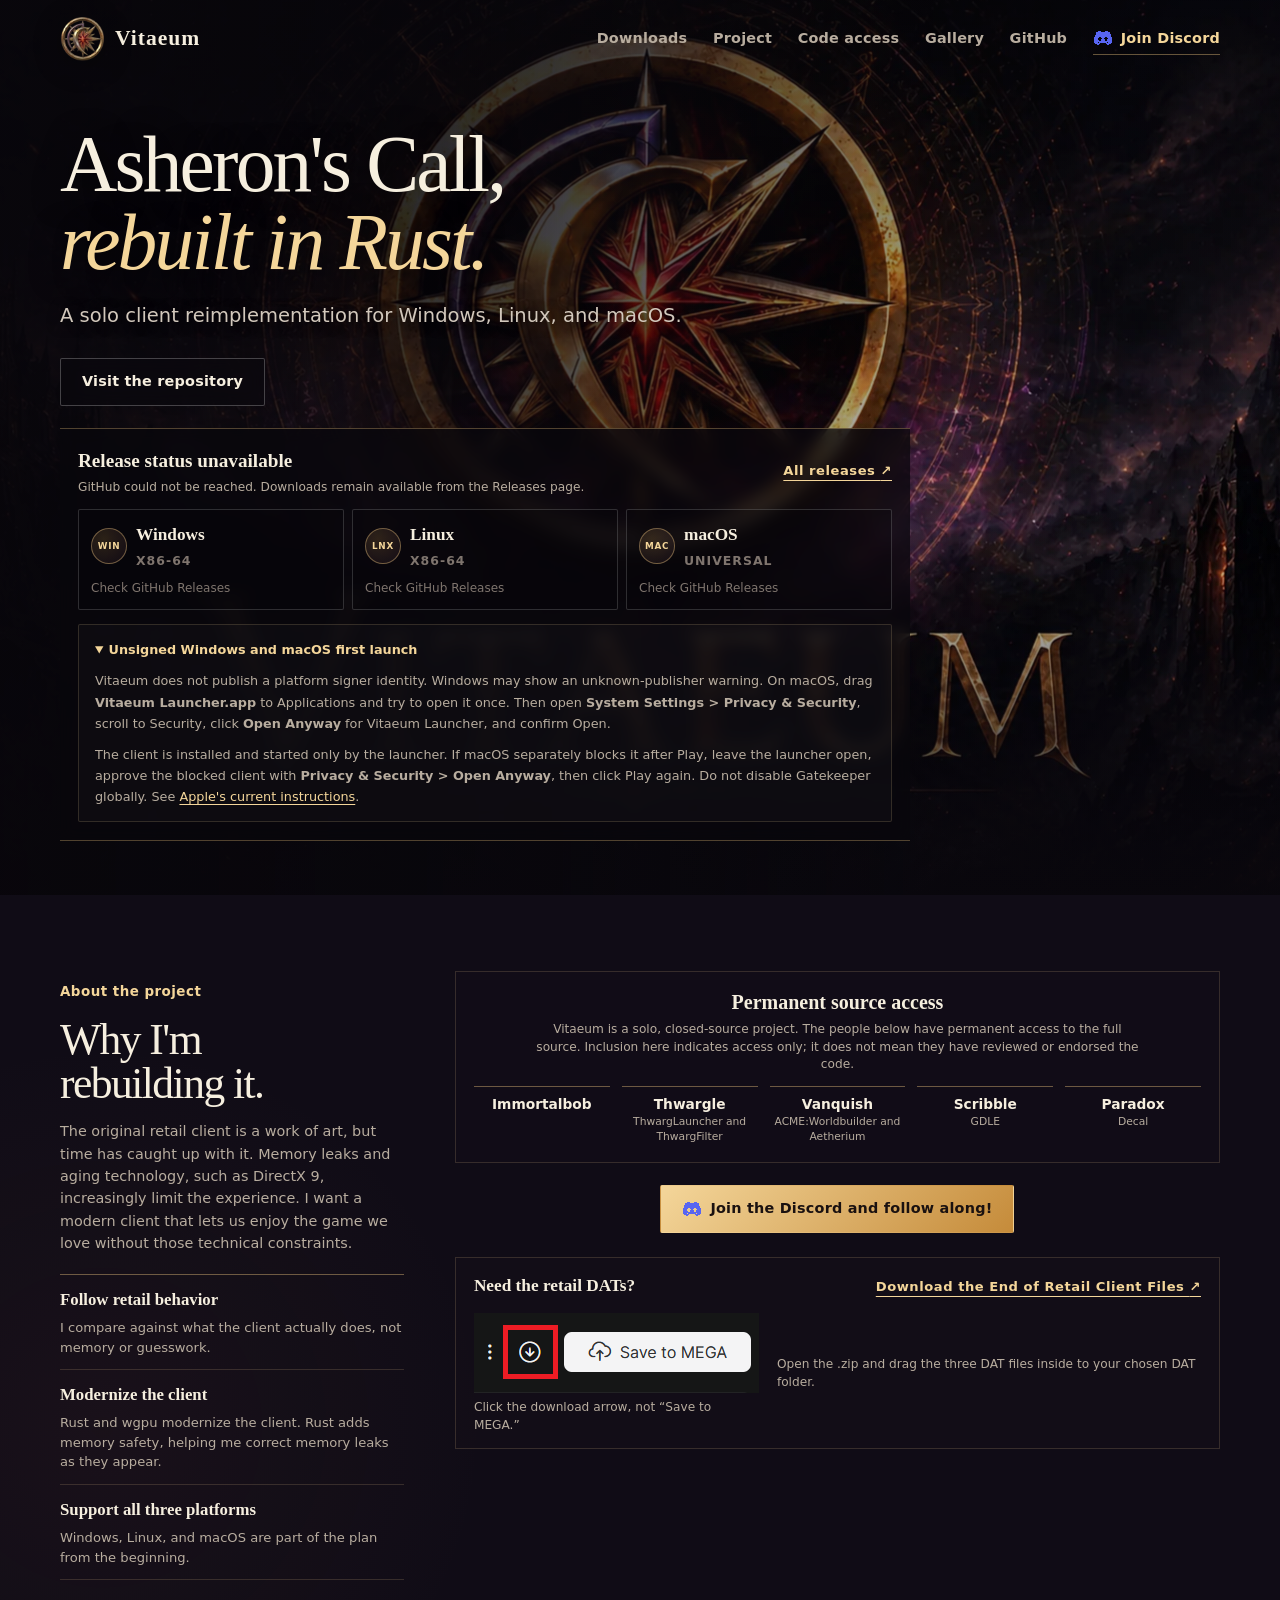
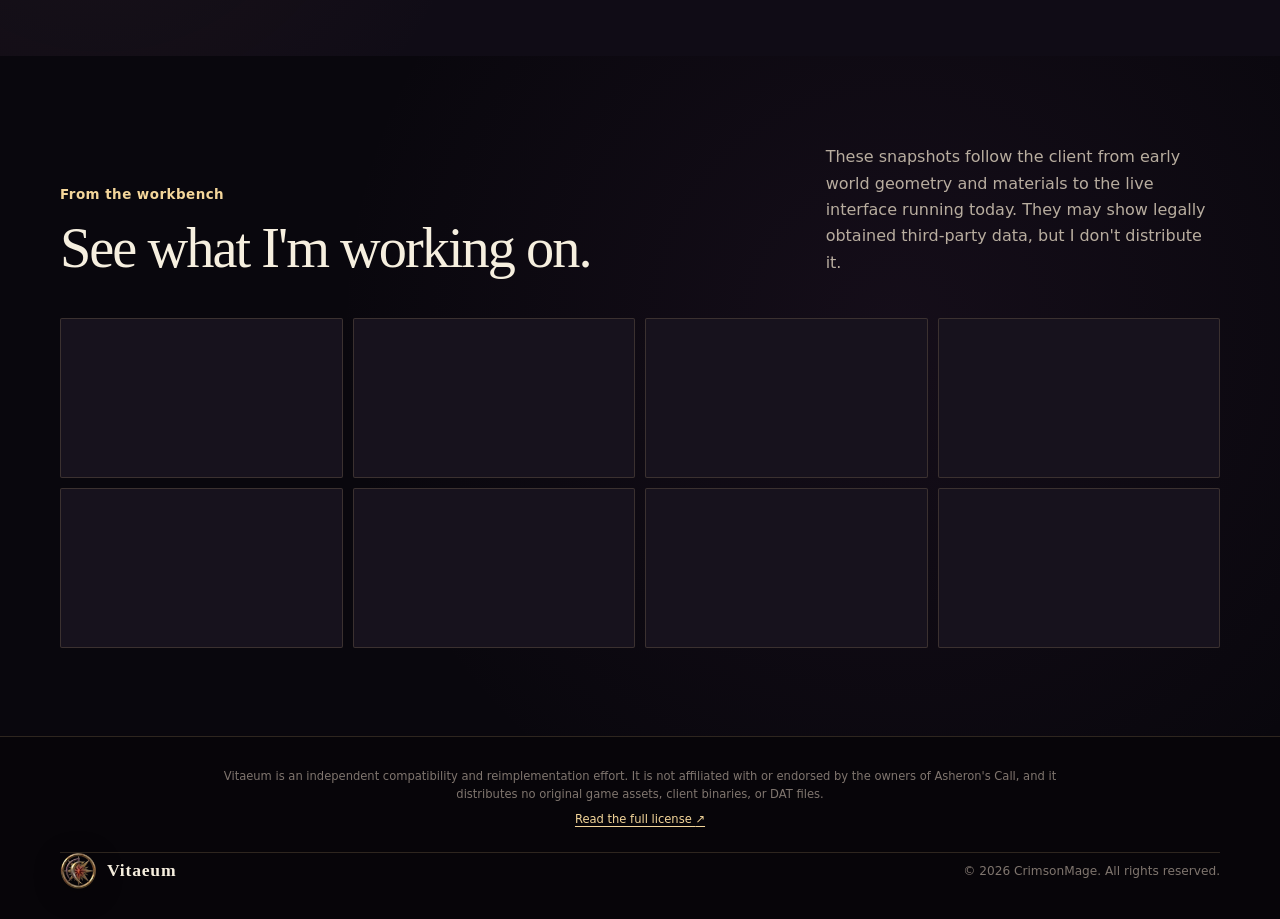
==== commit 928eaefa: "Document unsigned platform first launch" ====
--- a/docs/index.html
+++ b/docs/index.html
@@ -133,13 +133,31 @@
               <article class="download-card" data-platform-card="macos">
                 <div class="download-card-heading">
                   <span class="platform-mark small" aria-hidden="true">MAC</span>
-                  <div><h4>macOS</h4><p>x86-64</p></div>
+                  <div><h4>macOS</h4><p>Universal</p></div>
                 </div>
                 <div class="asset-list" data-platform-assets="macos">
                   <p class="asset-state">Checking…</p>
                 </div>
               </article>
             </div>
+
+            <details class="platform-instructions" open>
+              <summary>Unsigned Windows and macOS first launch</summary>
+              <p>
+                Vitaeum does not publish a platform signer identity. Windows may show an
+                unknown-publisher warning. On macOS, drag <strong>Vitaeum Launcher.app</strong> to
+                Applications and try to open it once. Then open
+                <strong>System Settings &gt; Privacy &amp; Security</strong>, scroll to Security, click
+                <strong>Open Anyway</strong> for Vitaeum Launcher, and confirm Open.
+              </p>
+              <p>
+                The client is installed and started only by the launcher. If macOS separately
+                blocks it after Play, leave the launcher open, approve the blocked client with
+                <strong>Privacy &amp; Security &gt; Open Anyway</strong>, then click Play again. Do not
+                disable Gatekeeper globally. See
+                <a href="https://support.apple.com/102445">Apple's current instructions</a>.
+              </p>
+            </details>
 
             <div class="other-downloads" data-other-downloads hidden>
               <h4>Other downloads</h4>
--- a/docs/styles.css
+++ b/docs/styles.css
@@ -706,6 +706,32 @@
   margin: 0;
 }
 
+.platform-instructions {
+  padding: 14px 16px;
+  margin-top: 14px;
+  color: var(--ink-muted);
+  background: rgba(255, 255, 255, 0.025);
+  border: 1px solid var(--line);
+  border-radius: 2px;
+  font-size: 0.8rem;
+  line-height: 1.65;
+}
+
+.platform-instructions summary {
+  color: var(--gold-light);
+  cursor: pointer;
+  font-weight: 800;
+}
+
+.platform-instructions p {
+  margin: 10px 0 0;
+}
+
+.platform-instructions a {
+  color: var(--gold-light);
+  text-underline-offset: 3px;
+}
+
 .other-downloads {
   padding-top: 24px;
   margin-top: 24px;
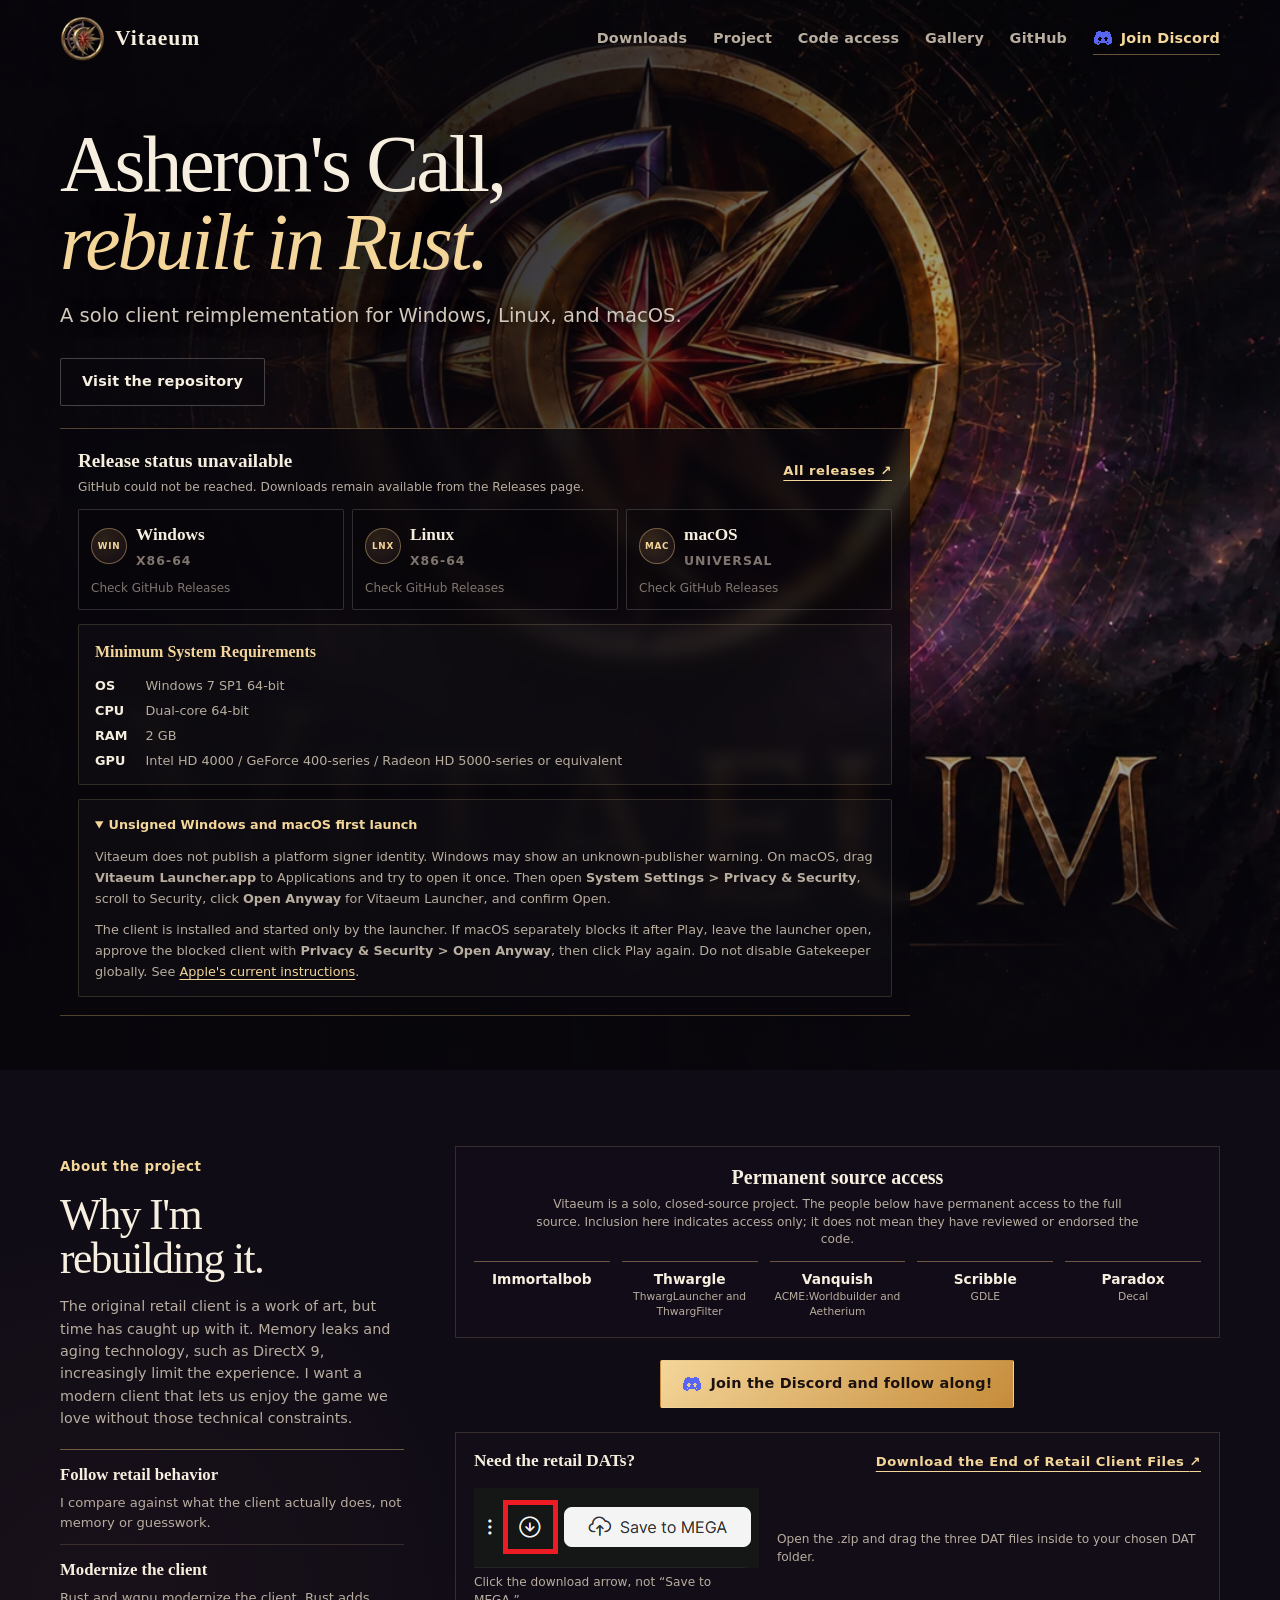
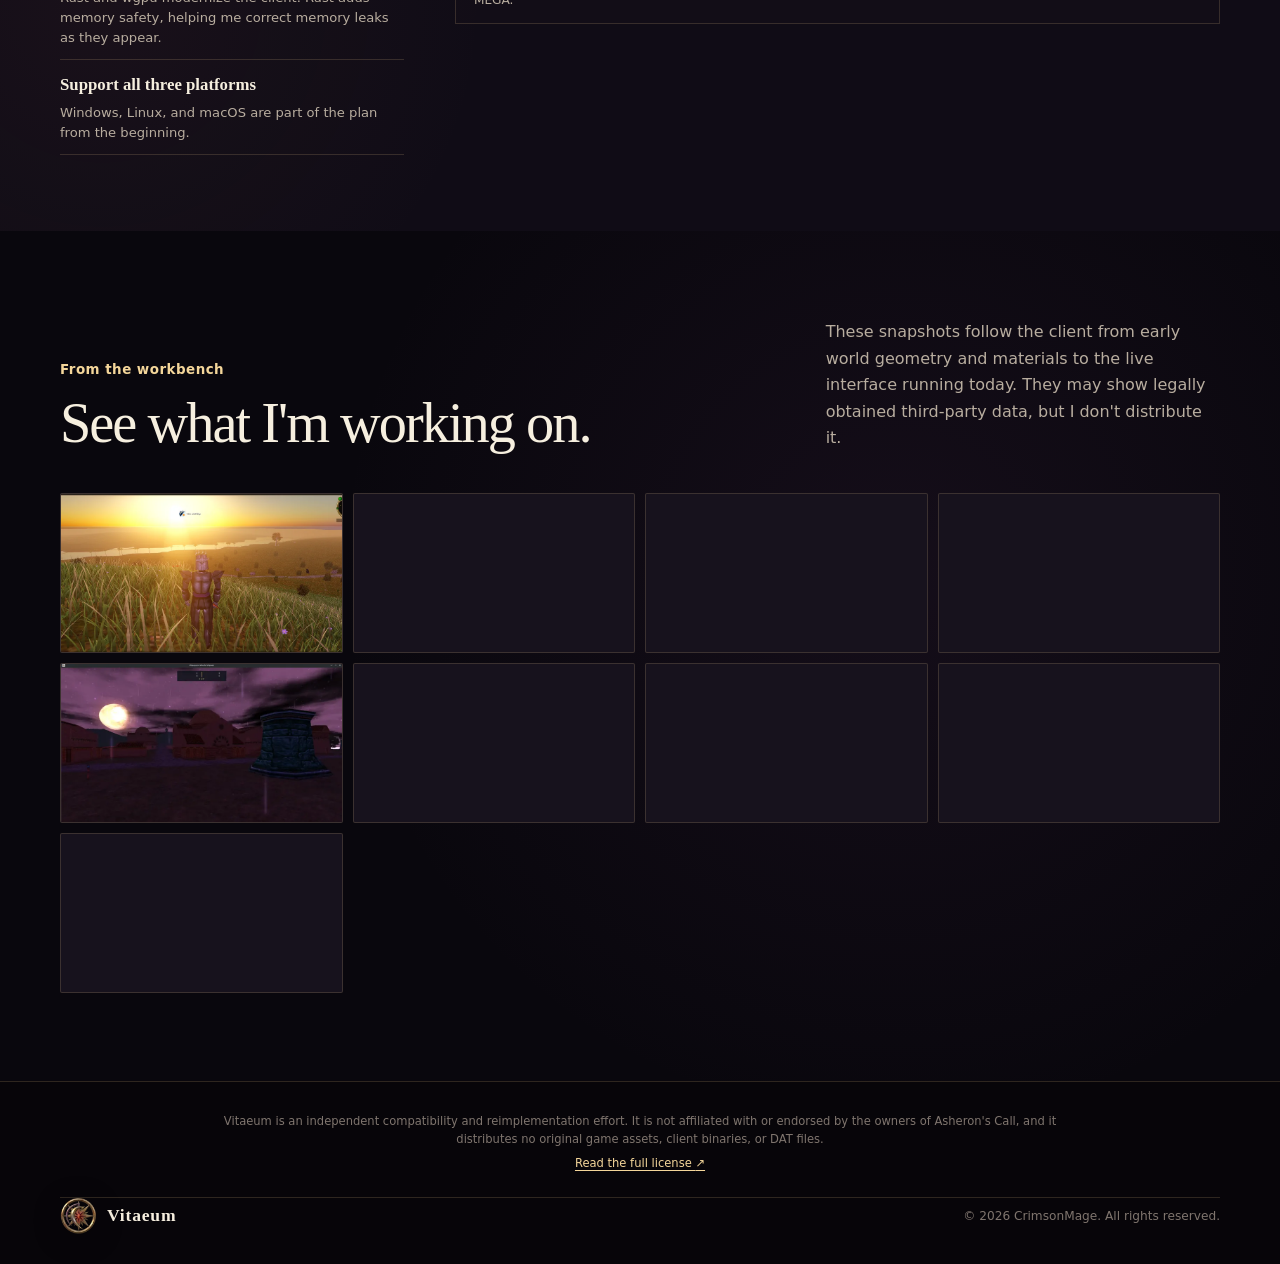
==== commit 6b97351c: "Improve site metadata and download details" ====
--- a/docs/index.html
+++ b/docs/index.html
@@ -9,16 +9,17 @@
     >
     <meta name="referrer" content="strict-origin-when-cross-origin">
     <meta name="theme-color" content="#100c16">
+    <meta name="google-site-verification" content="g5Vi783d92NOCUjqtNnQdXstSvRWsZ0n-_yz6q8oLgg">
     <meta
       name="description"
-      content="Vitaeum is rebuilding the Asheron's Call client in Rust for Windows, Linux, and macOS."
+      content="Vitaeum is a new, modern Asheron's Call client in beta for Windows and Linux x86-64 and macOS Universal, including Apple silicon (ARM64) and Intel Macs."
     >
     <meta property="og:type" content="website">
     <meta property="og:site_name" content="Vitaeum">
-    <meta property="og:title" content="Vitaeum — Asheron's Call, rebuilt in Rust">
+    <meta property="og:title" content="Vitaeum | Modern Asheron's Call Client for Mac, Linux &amp; Windows">
     <meta
       property="og:description"
-      content="Vitaeum is rebuilding the Asheron's Call client in Rust for Windows, Linux, and macOS."
+      content="Vitaeum is a new, modern Asheron's Call client in beta for Windows and Linux x86-64 and macOS Universal, including Apple silicon (ARM64) and Intel Macs."
     >
     <meta
       property="og:image"
@@ -29,6 +30,11 @@
     <meta property="og:image:alt" content="The Vitaeum celestial emblem and wordmark">
     <meta property="og:url" content="https://crimsonmage.github.io/Vitaeum_AC/">
     <meta name="twitter:card" content="summary_large_image">
+    <meta name="twitter:title" content="Vitaeum | Modern Asheron's Call Client for Mac, Linux &amp; Windows">
+    <meta
+      name="twitter:description"
+      content="Vitaeum is a new, modern Asheron's Call client in beta for Windows and Linux x86-64 and macOS Universal, including Apple silicon (ARM64) and Intel Macs."
+    >
     <meta
       name="twitter:image"
       content="https://crimsonmage.github.io/Vitaeum_AC/assets/vitaeum-thumbnail.jpg?v=3"
@@ -38,7 +44,7 @@
     <link rel="manifest" href="site.webmanifest">
     <link rel="preload" href="assets/vitaeum-splash.webp" as="image" type="image/webp" fetchpriority="high">
     <link rel="stylesheet" href="styles.css">
-    <title>Vitaeum — Asheron's Call, rebuilt in Rust</title>
+    <title>Vitaeum | Modern Asheron's Call Client for Mac, Linux &amp; Windows</title>
     <script type="module" src="app.mjs"></script>
   </head>
   <body>
@@ -140,6 +146,16 @@
                 </div>
               </article>
             </div>
+
+            <section class="minimum-requirements" aria-labelledby="minimum-requirements-title">
+              <h3 id="minimum-requirements-title">Minimum System Requirements</h3>
+              <dl>
+                <dt>OS</dt><dd>Windows 7 SP1 64-bit</dd>
+                <dt>CPU</dt><dd>Dual-core 64-bit</dd>
+                <dt>RAM</dt><dd>2 GB</dd>
+                <dt>GPU</dt><dd>Intel HD 4000 / GeForce 400-series / Radeon HD 5000-series or equivalent</dd>
+              </dl>
+            </section>
 
             <details class="platform-instructions" open>
               <summary>Unsigned Windows and macOS first launch</summary>
@@ -247,7 +263,7 @@
                 <h3 id="retail-dat-title">Need the retail DATs?</h3>
                 <a
                   class="text-link"
-                  href="https://mega.nz/#!Q98n0BiR!p5IugPS8ZkQ7uX2A_LdN3Un2_wMX4gZBHowgs1Qomng"
+                  href="https://mega.nz/file/ft0kwABA#pGwWvlVR7lm0Kazx3PeYdIfjnkTuTYPq6Ws_4p1zekQ"
                   target="_blank"
                   rel="noopener noreferrer"
                 >
--- a/docs/styles.css
+++ b/docs/styles.css
@@ -706,6 +706,41 @@
   margin: 0;
 }
 
+.minimum-requirements {
+  padding: 14px 16px;
+  margin-top: 14px;
+  background: rgba(255, 255, 255, 0.025);
+  border: 1px solid var(--line);
+  border-radius: 2px;
+}
+
+.minimum-requirements h3 {
+  margin: 0;
+  color: var(--gold-light);
+  font-family: var(--heading);
+  font-size: 1rem;
+}
+
+.minimum-requirements dl {
+  display: grid;
+  margin: 10px 0 0;
+  grid-template-columns: max-content minmax(0, 1fr);
+  column-gap: 18px;
+  row-gap: 6px;
+  font-size: 0.8rem;
+  line-height: 1.5;
+}
+
+.minimum-requirements dt {
+  color: var(--ink);
+  font-weight: 800;
+}
+
+.minimum-requirements dd {
+  margin: 0;
+  color: var(--ink-muted);
+}
+
 .platform-instructions {
   padding: 14px 16px;
   margin-top: 14px;
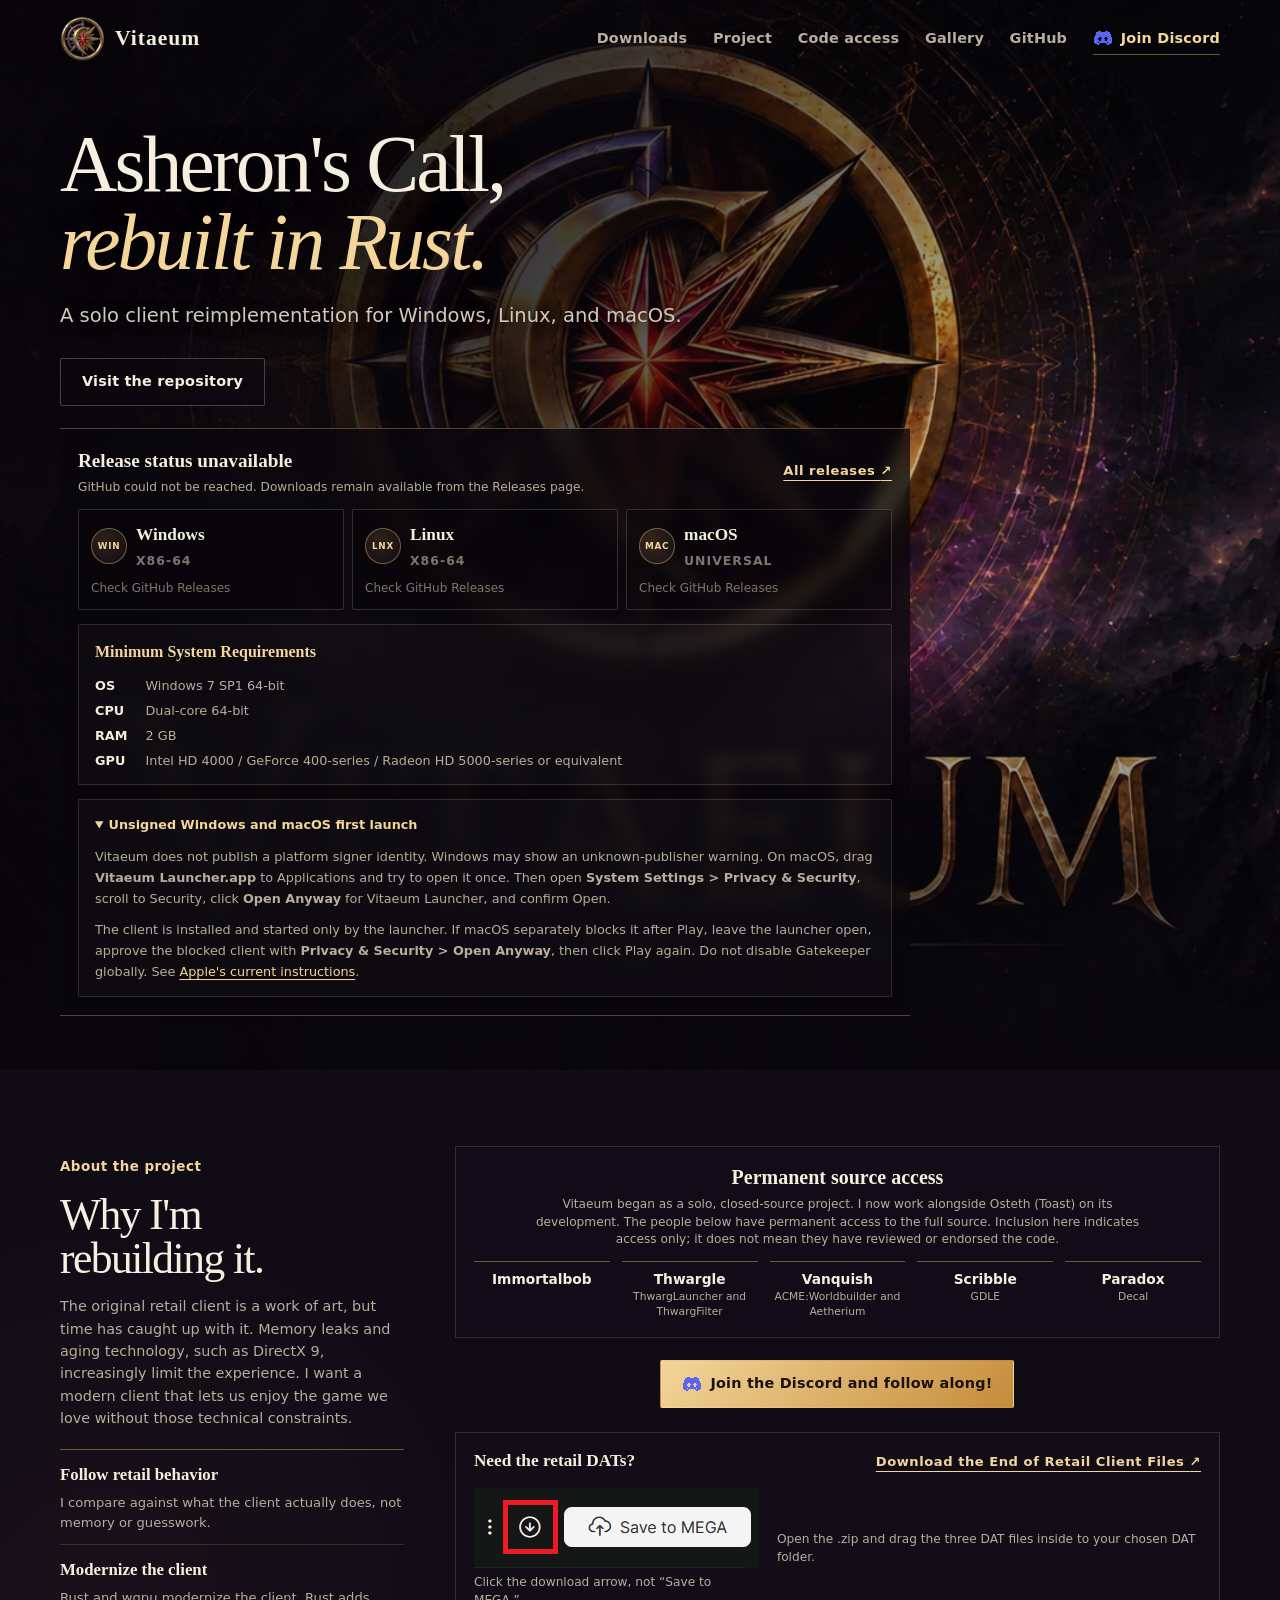
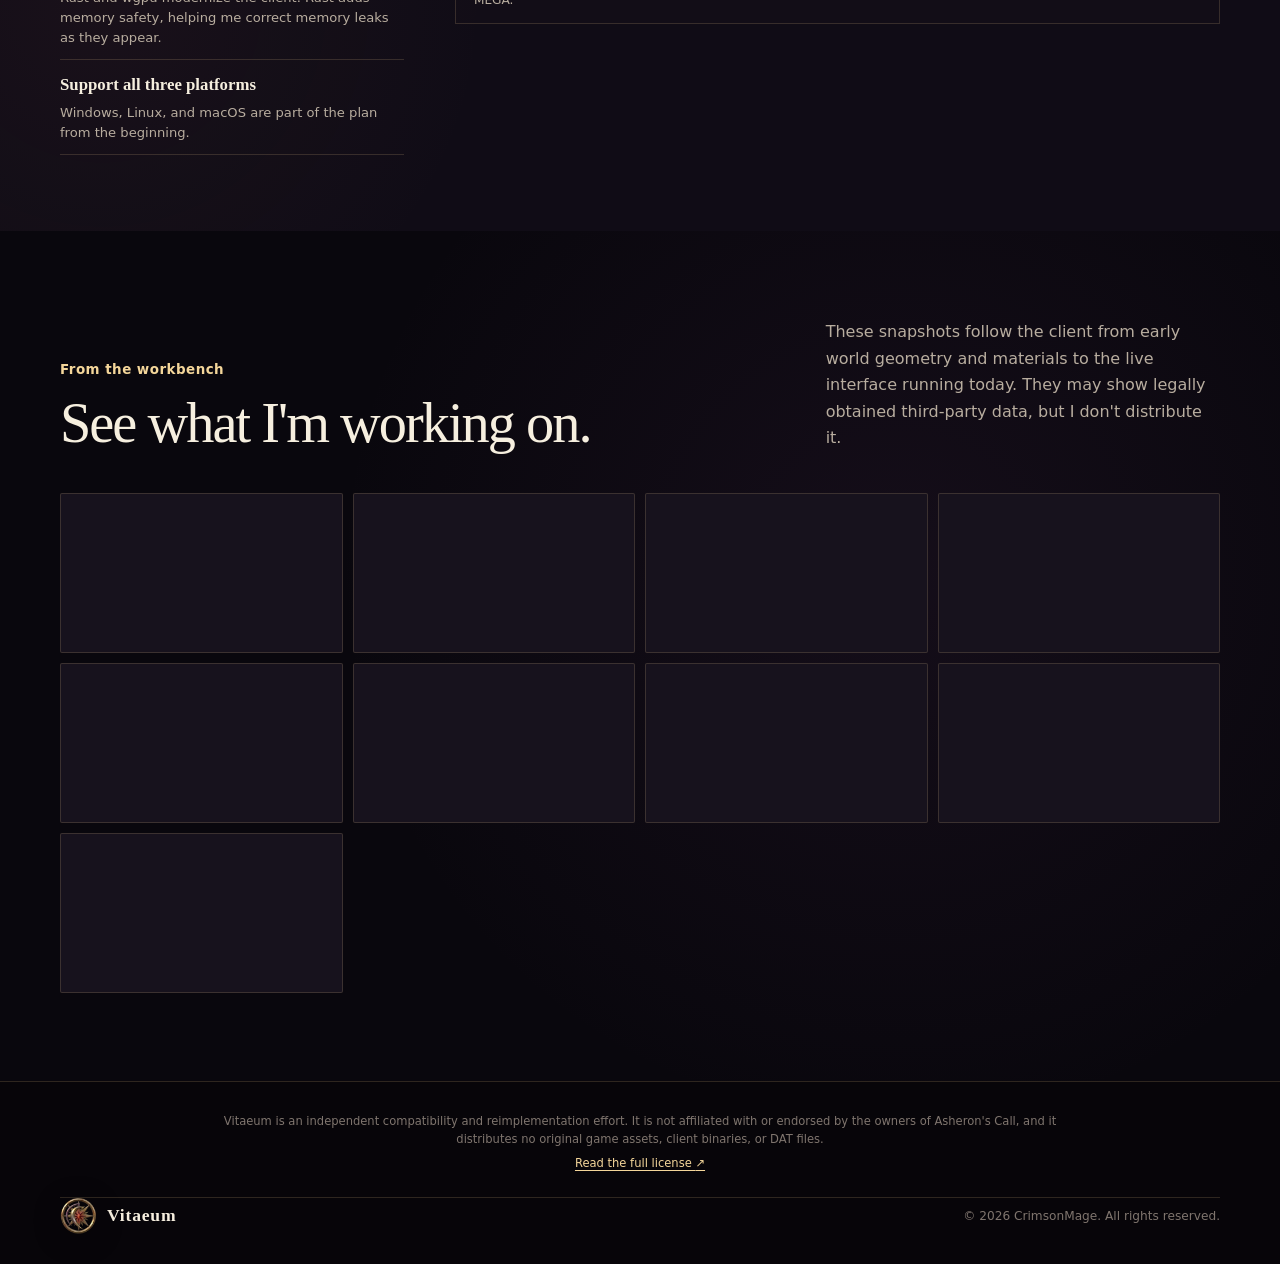
==== commit bb60a444: "Credit Osteth as Vitaeum development collaborator" ====
--- a/docs/index.html
+++ b/docs/index.html
@@ -226,7 +226,8 @@
               <div class="access-compact-heading">
                 <h2 id="access-title">Permanent source access</h2>
                 <p>
-                  Vitaeum is a solo, closed-source project. The people below
+                  Vitaeum began as a solo, closed-source project. I now work
+                  alongside Osteth (Toast) on its development. The people below
                   have permanent access to the full source. Inclusion here
                   indicates access only; it does not mean they have reviewed
                   or endorsed the code.
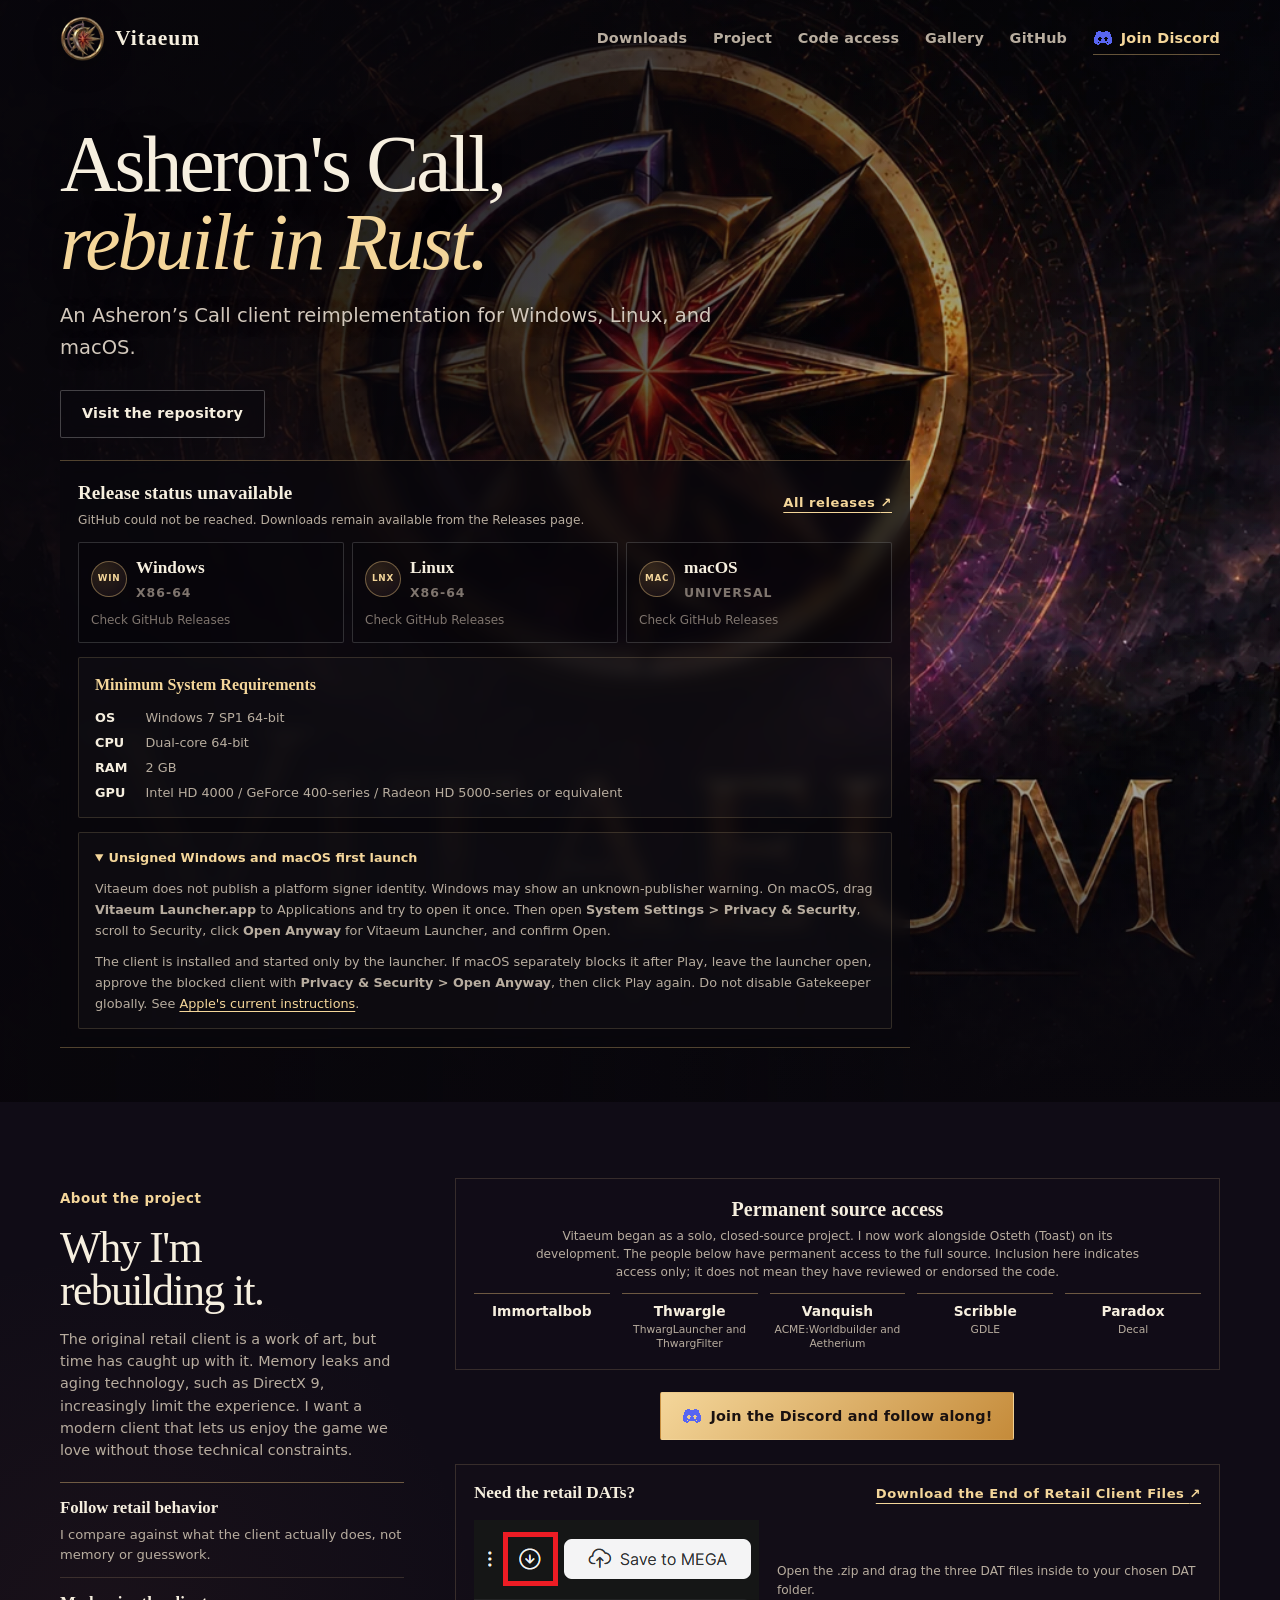
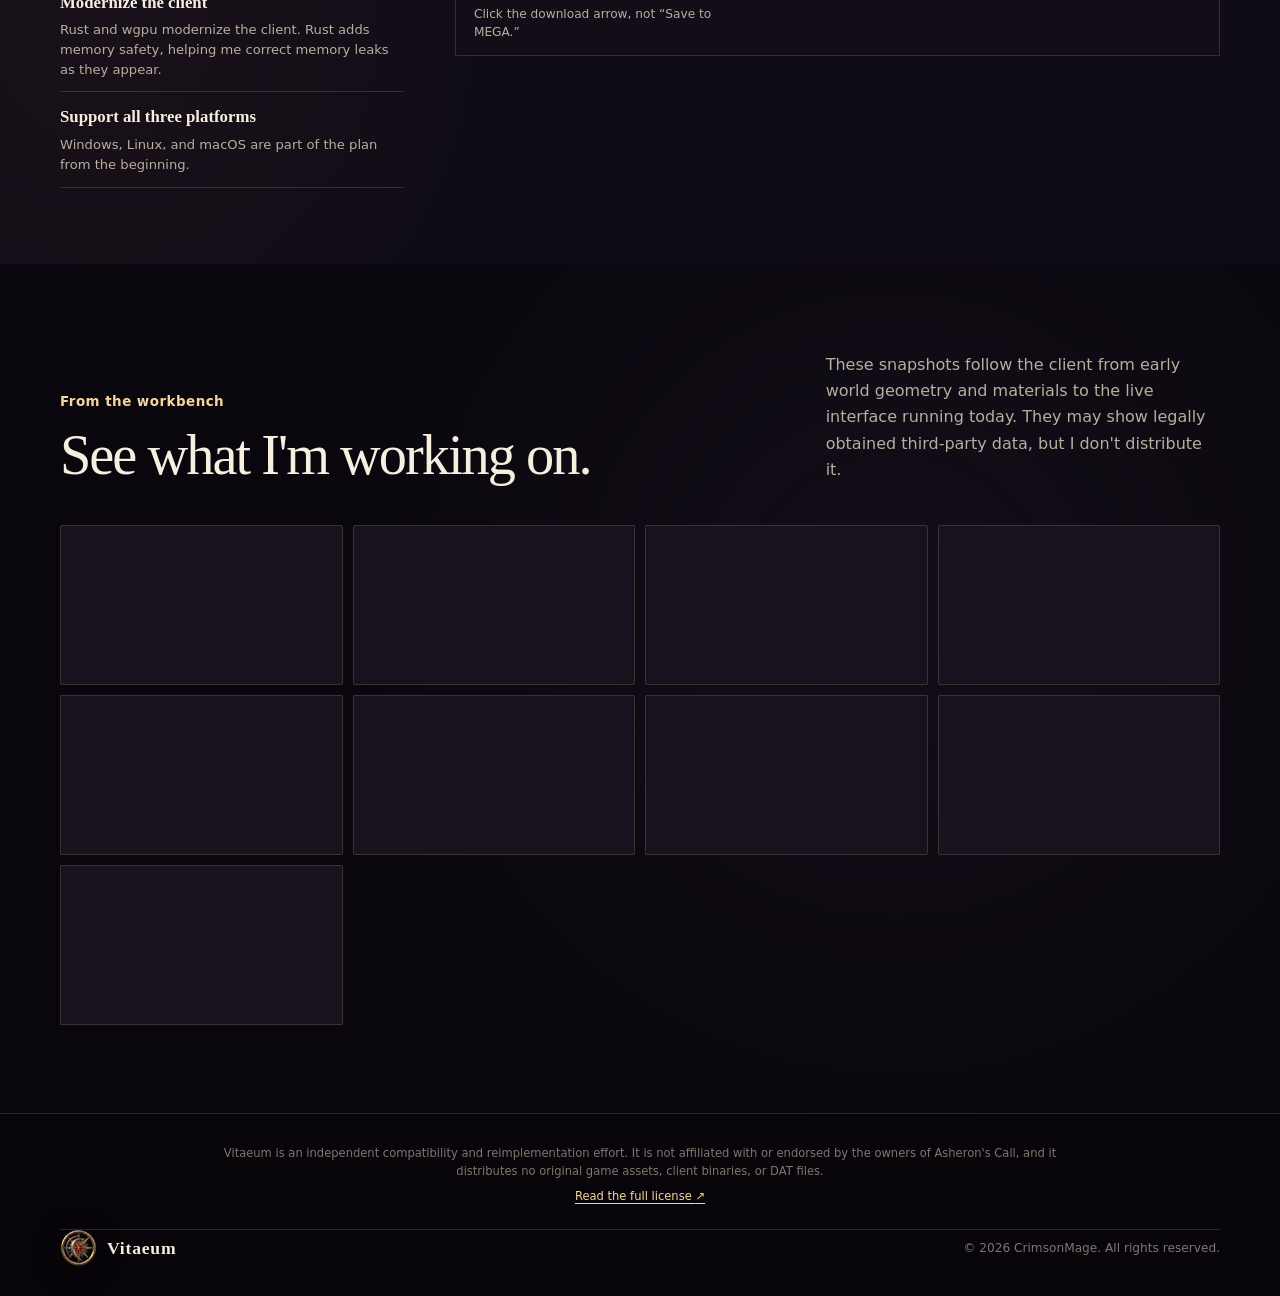
==== commit ba9daccf: "Update client reimplementation tagline" ====
--- a/docs/index.html
+++ b/docs/index.html
@@ -91,7 +91,7 @@
         <div class="shell hero-content">
           <h1 id="hero-title">Asheron's Call,<br><span>rebuilt in Rust.</span></h1>
           <p class="hero-summary">
-            A solo client reimplementation for Windows, Linux, and macOS.
+            An Asheron’s Call client reimplementation for Windows, Linux, and macOS.
           </p>
           <div class="hero-actions">
             <a class="button button-secondary" href="https://github.com/CrimsonMage/Vitaeum_AC">
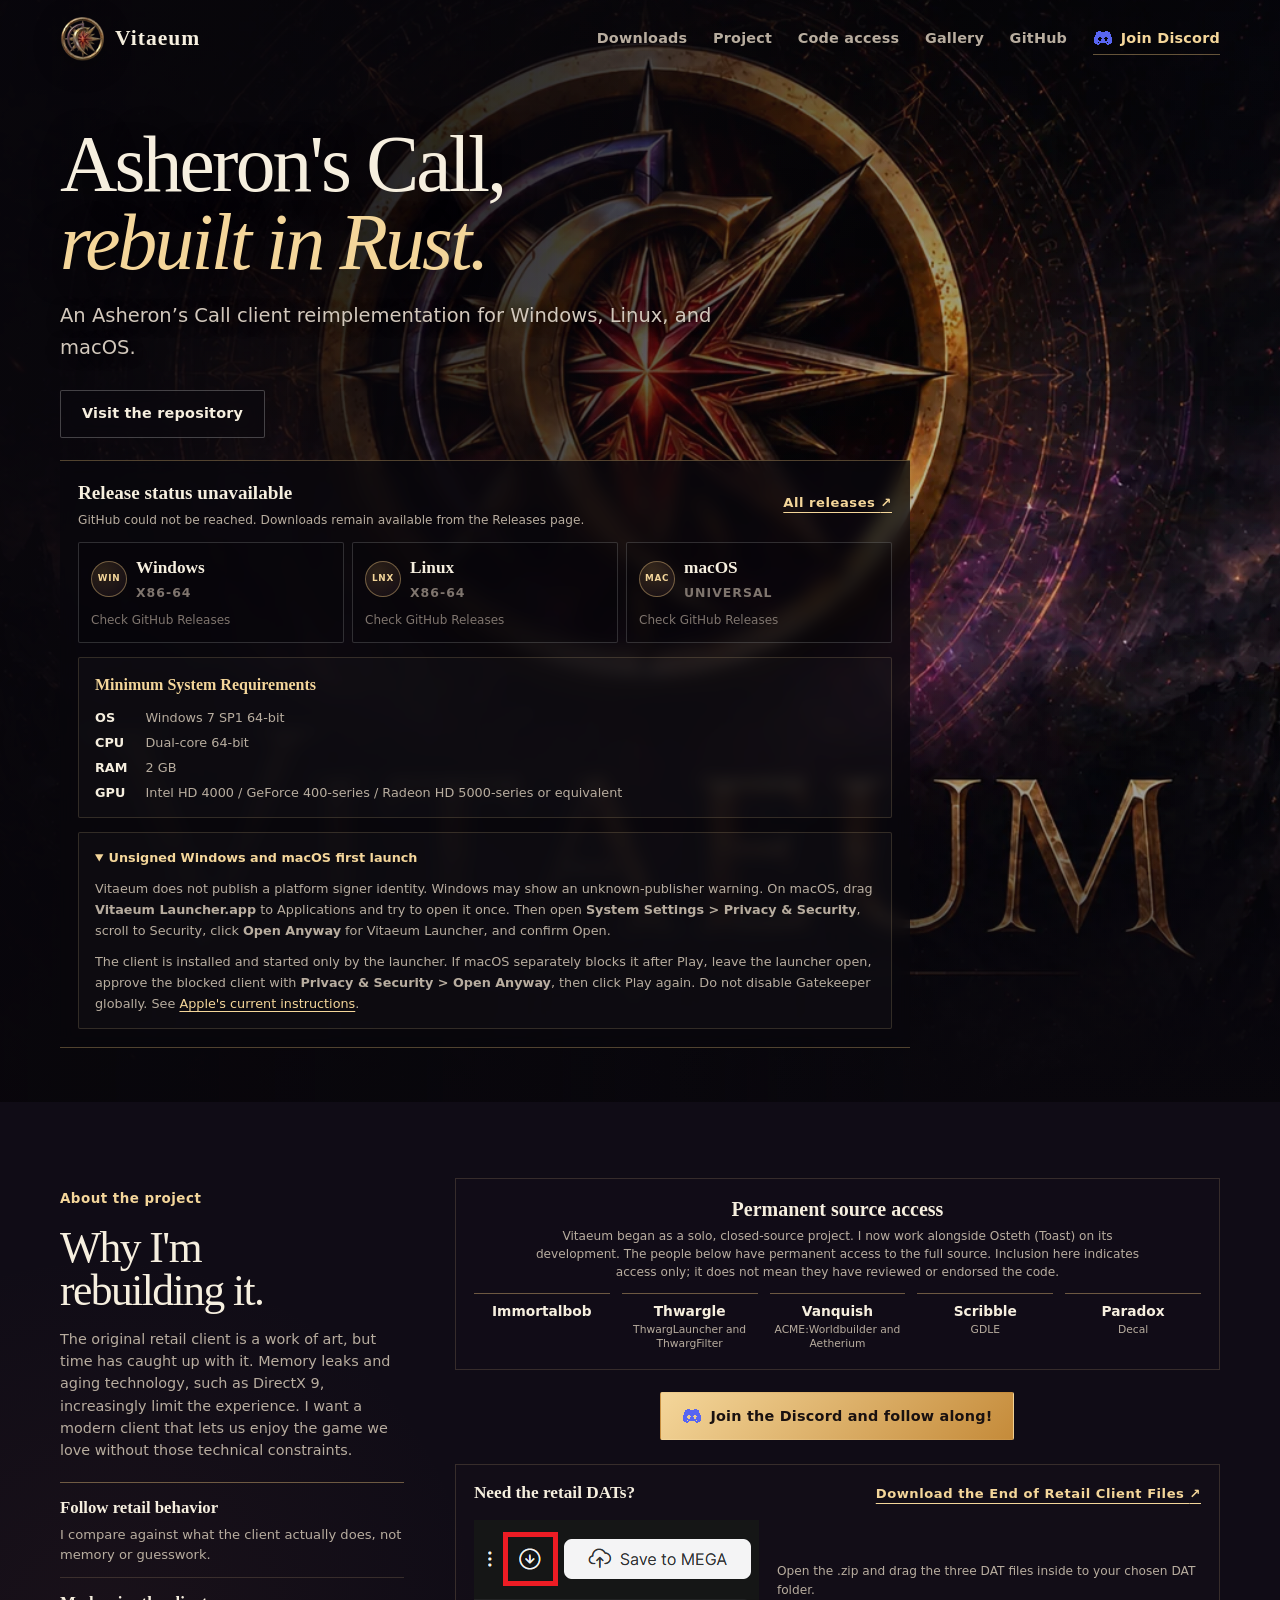
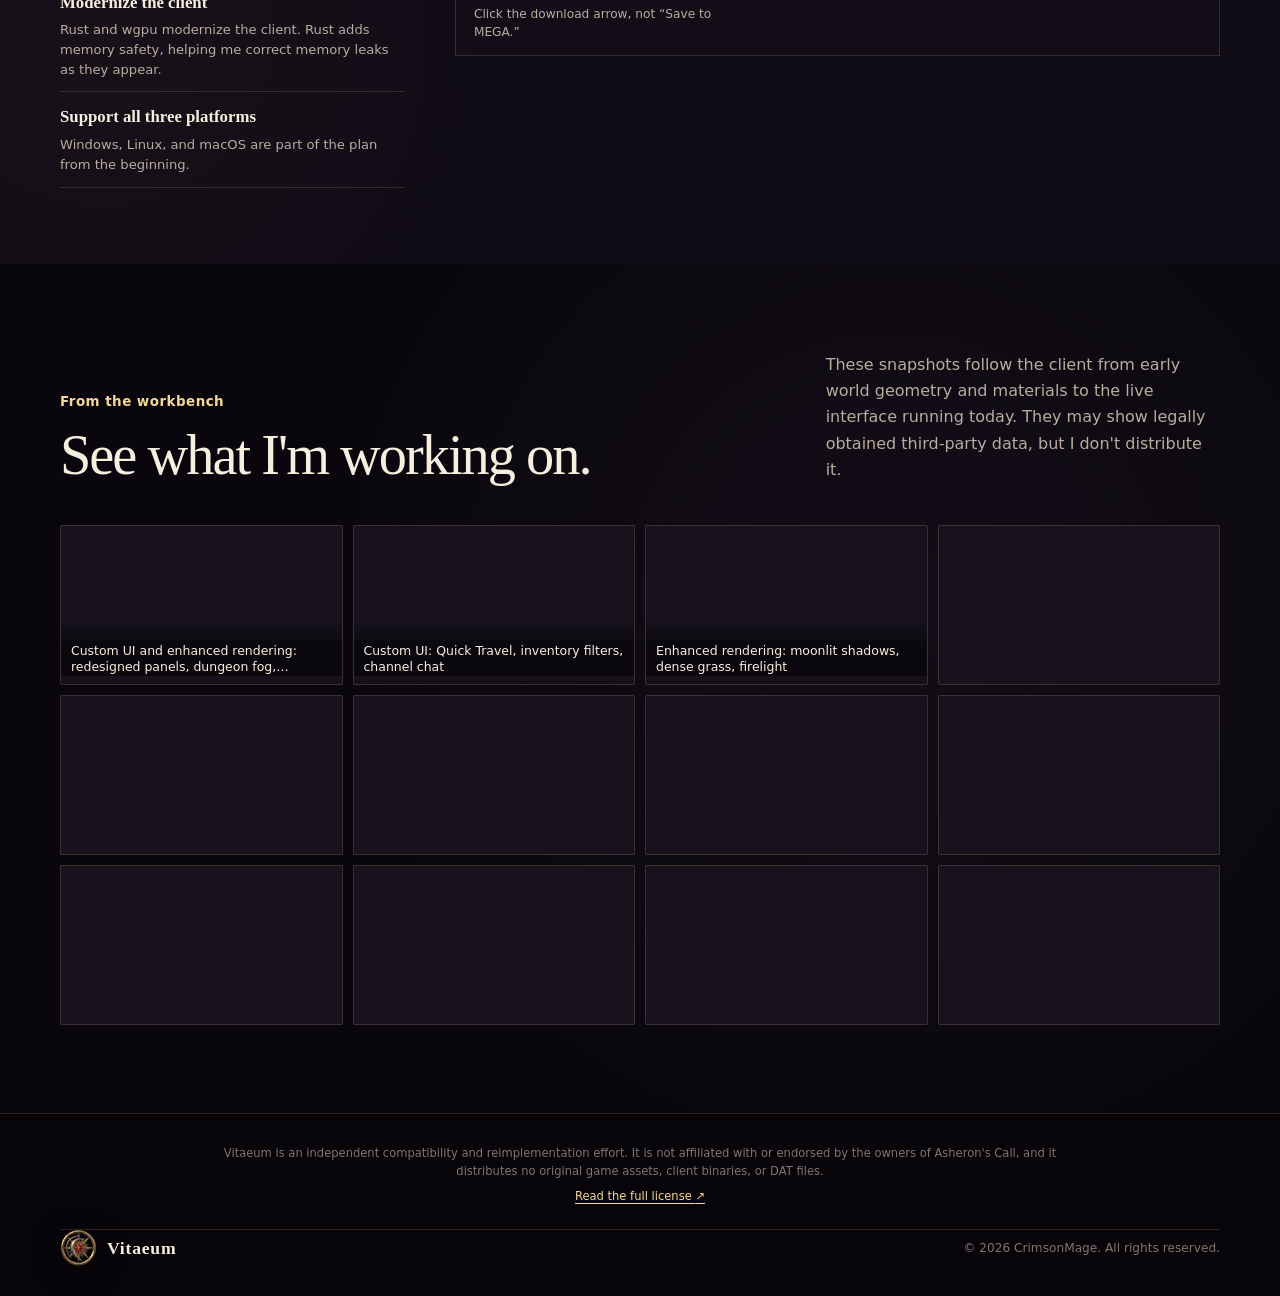
==== commit 79fd17d3: "Add captioned custom UI and enhanced rendering gallery captures" ====
--- a/docs/index.html
+++ b/docs/index.html
@@ -347,6 +347,7 @@
       </button>
       <figure>
         <img src="assets/vitaeum-logo-128.webp" data-gallery-dialog-image alt="">
+        <figcaption data-gallery-dialog-caption hidden></figcaption>
       </figure>
       <button class="dialog-nav next" type="button" data-gallery-next>
         <span aria-hidden="true">›</span><span class="sr-only">Next image</span>
--- a/docs/styles.css
+++ b/docs/styles.css
@@ -976,6 +976,23 @@
   transform: scale(1.035);
 }
 
+.gallery-caption {
+  position: absolute;
+  inset: auto 0 0;
+  padding: 22px 10px 0;
+  border-bottom: 8px solid transparent;
+  color: var(--ink);
+  font-size: 0.78rem;
+  line-height: 1.35;
+  background: linear-gradient(transparent, rgba(9, 7, 13, 0.92) 45%);
+  pointer-events: none;
+  display: -webkit-box;
+  -webkit-box-orient: vertical;
+  -webkit-line-clamp: 2;
+  line-clamp: 2;
+  overflow: hidden;
+}
+
 .gallery-dialog {
   width: min(1100px, calc(100% - 32px));
   max-height: calc(100svh - 32px);
@@ -1002,6 +1019,18 @@
   max-height: calc(100svh - 34px);
   object-fit: contain;
   border-radius: 11px;
+}
+
+.gallery-dialog figure:has(figcaption:not([hidden])) img {
+  max-height: calc(100svh - 110px);
+  border-radius: 11px 11px 0 0;
+}
+
+.gallery-dialog figcaption {
+  padding: 12px 18px 14px;
+  color: var(--ink-muted);
+  font-size: 0.92rem;
+  line-height: 1.45;
 }
 
 .dialog-close,
@@ -1256,6 +1285,12 @@
     grid-template-columns: repeat(2, minmax(0, 1fr));
   }
 
+  .gallery-caption {
+    padding: 16px 8px 0;
+    border-bottom-width: 6px;
+    font-size: 0.68rem;
+  }
+
   .download-grid {
     grid-template-columns: 1fr;
   }
